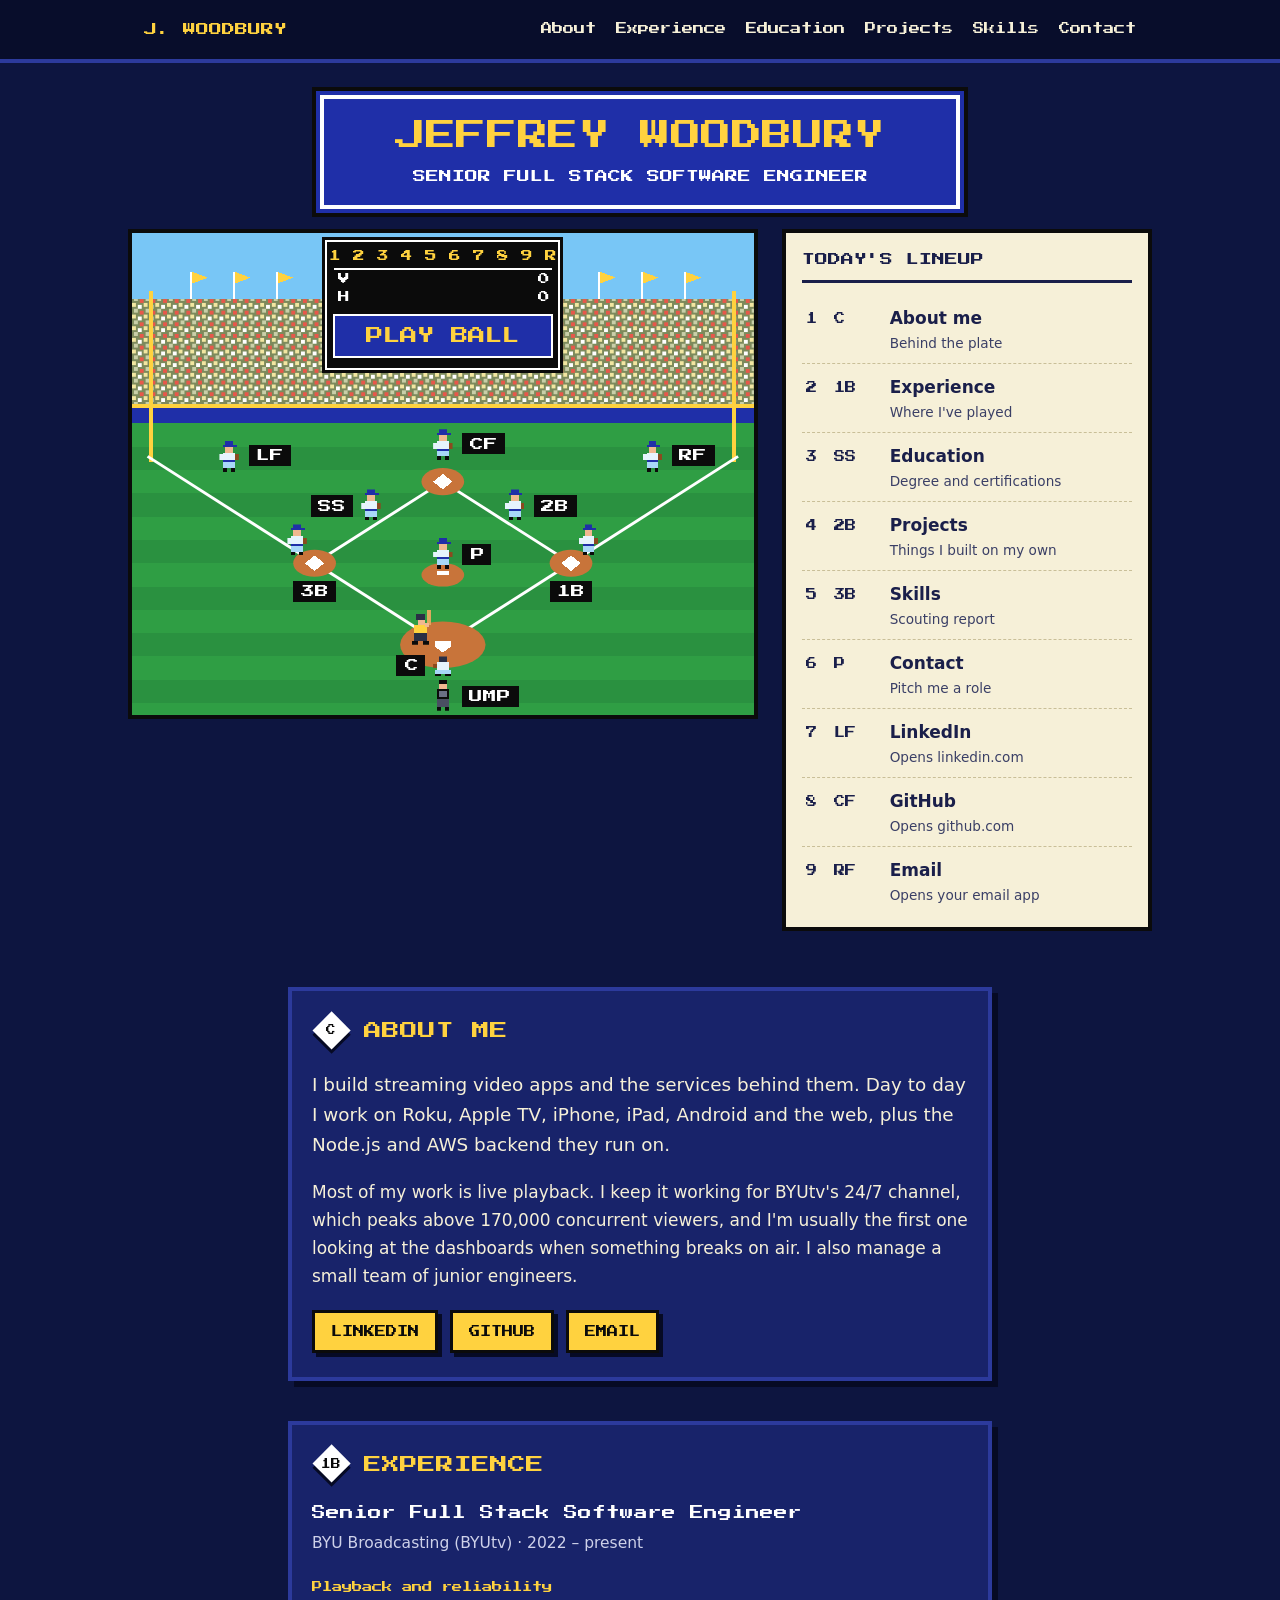
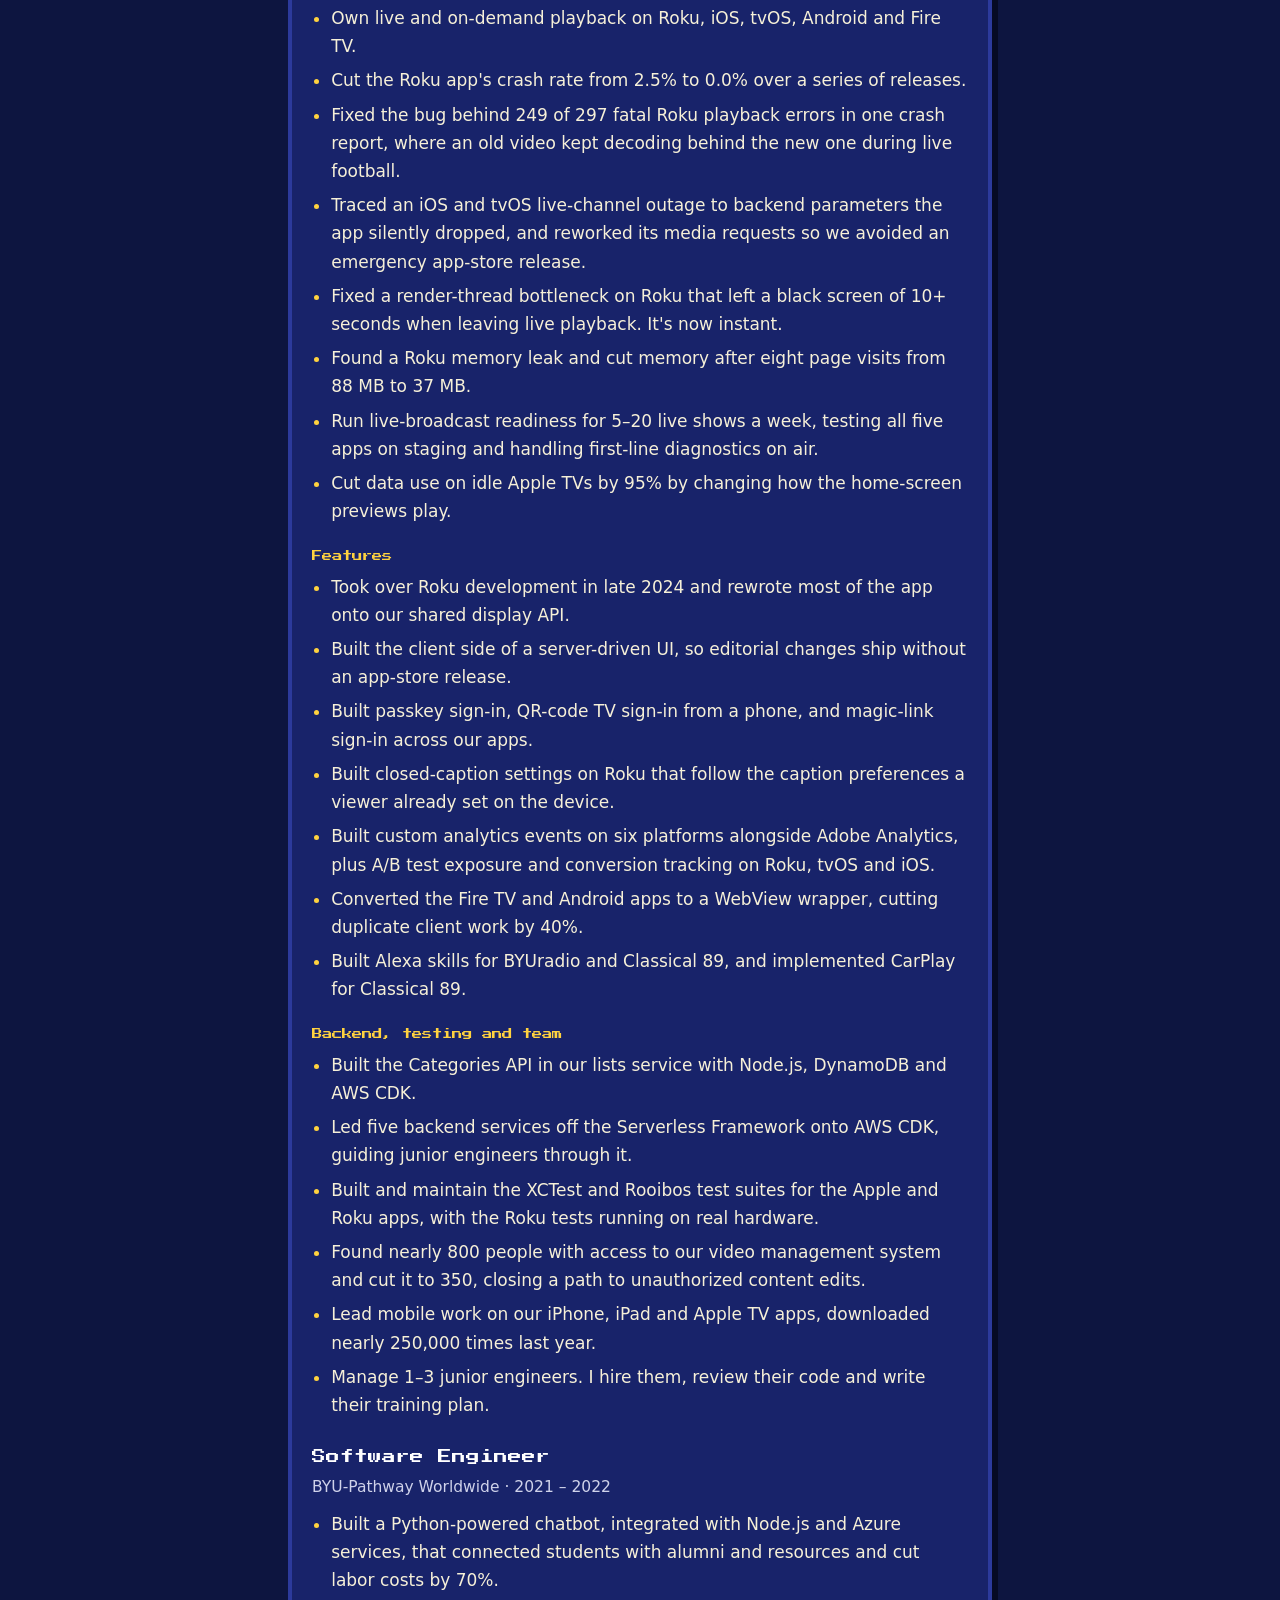
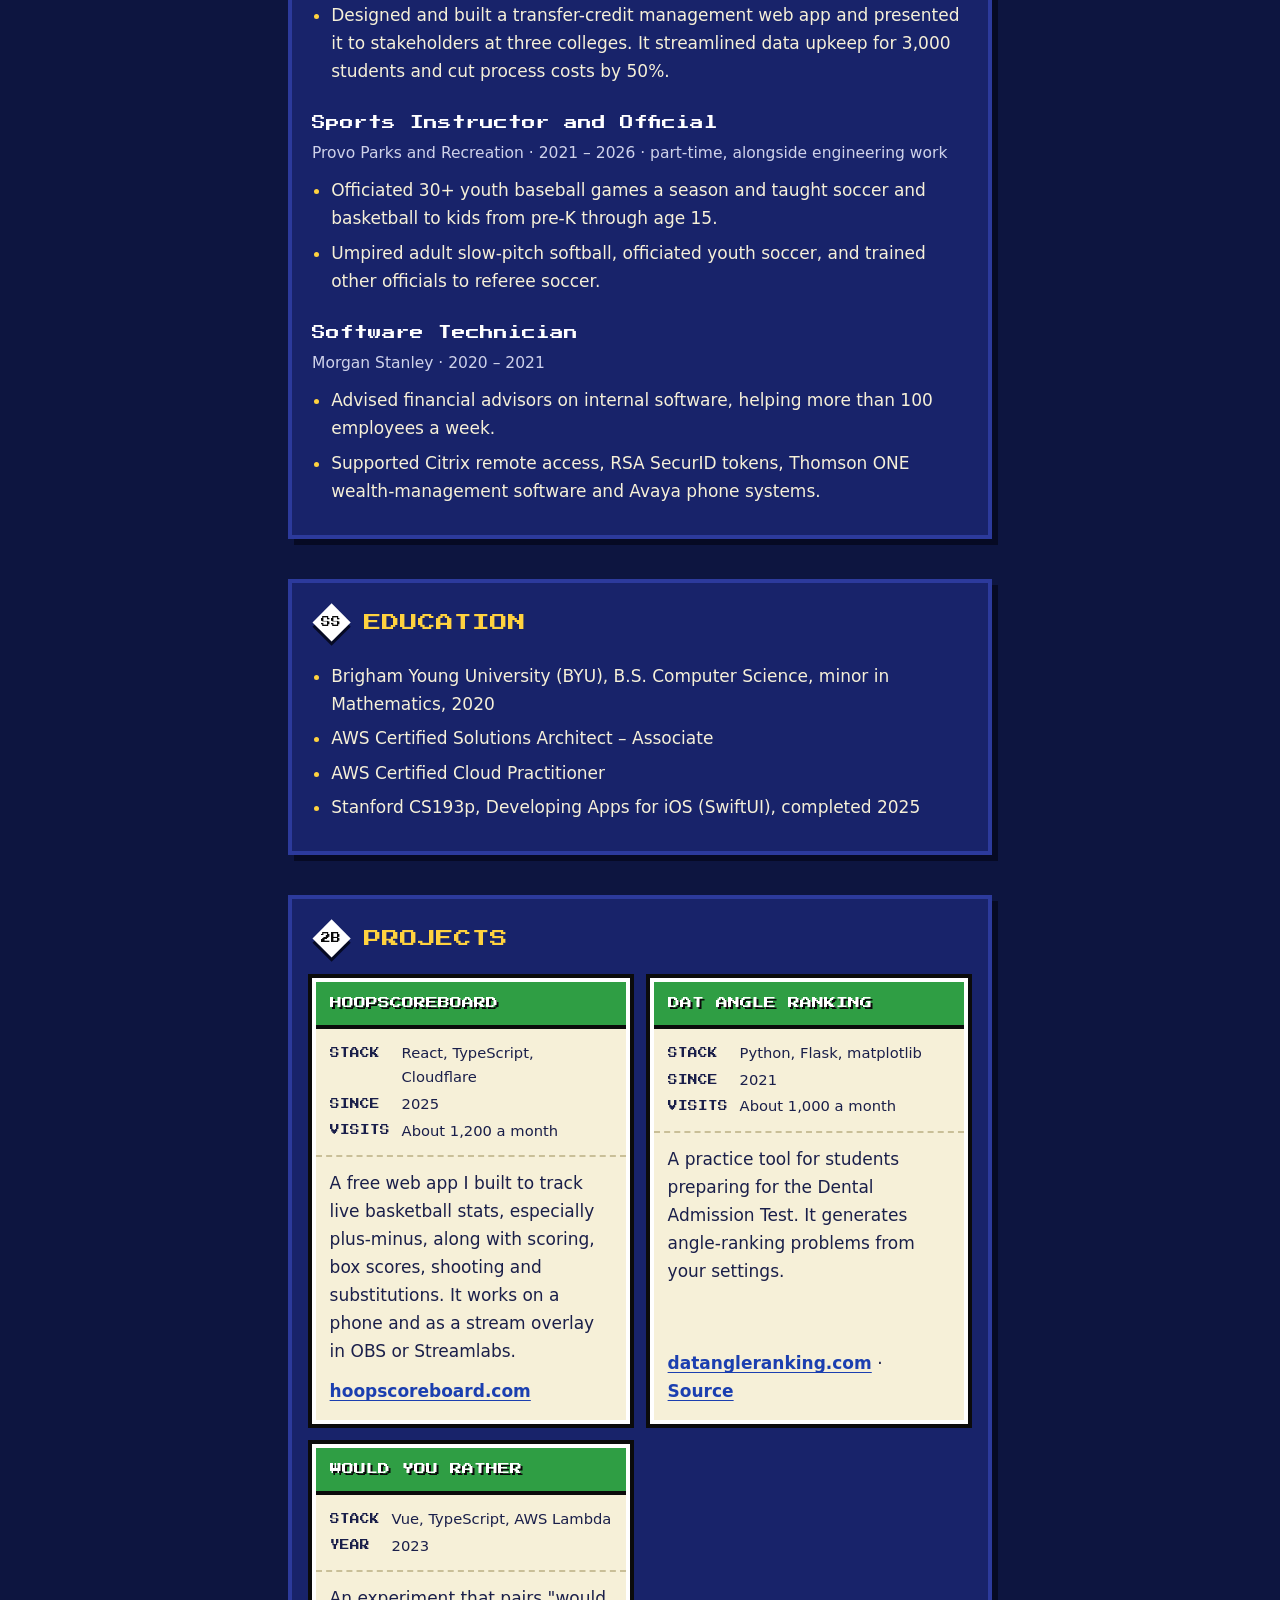
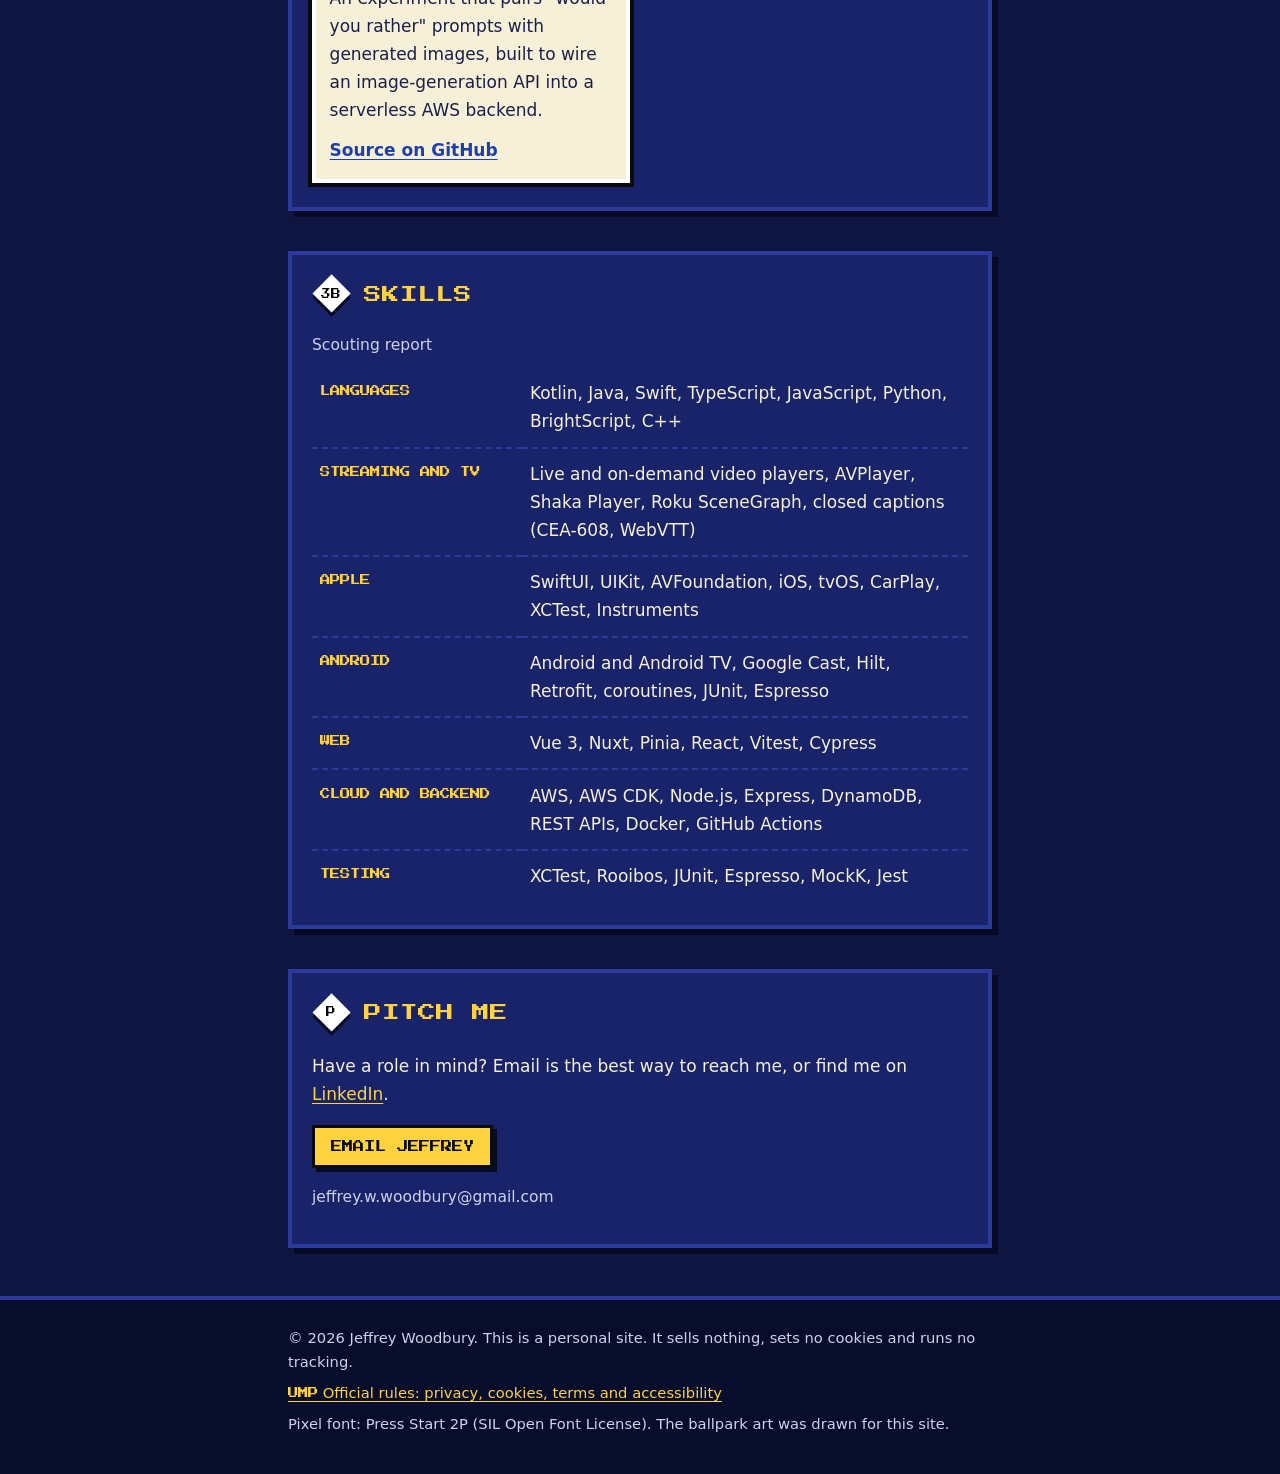
==== index.html @ 0dfa2a86 "BYU-Pathway title: Software Engineer" ====
<!doctype html>
<html lang="en">
<head>
  <meta charset="utf-8">
  <meta name="viewport" content="width=device-width, initial-scale=1">
  <title>Jeffrey Woodbury · Software Engineer</title>
  <meta name="description" content="Jeffrey Woodbury, full-stack engineer working on streaming apps for Roku, Apple TV, iOS, Android and the web, and the AWS services behind them.">
  <meta name="theme-color" content="#0d1540">
  <link rel="icon" href="favicon.svg" type="image/svg+xml">
  <link rel="preload" href="fonts/PressStart2P-Regular.ttf" as="font" type="font/ttf" crossorigin>
  <link rel="stylesheet" href="style.css">
</head>
<body>
  <a class="skip-link" href="#main">Skip to main content</a>

  <header class="site">
    <div class="wrap">
      <a class="name" href="./">J. WOODBURY</a>
      <nav aria-label="Primary">
        <ul>
          <li><a href="#about">About</a></li>
          <li><a href="#experience">Experience</a></li>
          <li><a href="#education">Education</a></li>
          <li><a href="#projects">Projects</a></li>
          <li><a href="#skills">Skills</a></li>
          <li><a href="#contact">Contact</a></li>
        </ul>
      </nav>
    </div>
  </header>

  <main id="main" tabindex="-1">
    <section class="ballpark wrap" aria-labelledby="name-heading">
      <div class="marquee">
        <h1 id="name-heading">JEFFREY WOODBURY</h1>
        <p>SENIOR FULL STACK SOFTWARE ENGINEER</p>
      </div>

      <div class="park-grid">
        <!-- The field is a mouse/touch shortcut to the same places as the lineup card,
             so it is hidden from assistive tech and kept out of the tab order. -->
        <div class="field">
          <svg viewBox="0 0 320 248" aria-hidden="true" focusable="false" shape-rendering="crispEdges" font-family="'Press Start 2P', ui-monospace, monospace">
            <defs>
              <pattern id="crowd" width="6" height="6" patternUnits="userSpaceOnUse">
                <rect width="6" height="6" fill="#7d8a5c"/>
                <rect x="0" y="0" width="2" height="2" fill="#f2e6a0"/>
                <rect x="3" y="1" width="2" height="2" fill="#ffffff"/>
                <rect x="1" y="3" width="2" height="2" fill="#c9cfa8"/>
                <rect x="4" y="4" width="2" height="2" fill="#e8584a"/>
              </pattern>
              <symbol id="fielder" viewBox="0 0 10 16">
                <rect x="3" y="0" width="4" height="2" fill="#1f2fa8"/>
                <rect x="2" y="2" width="7" height="1" fill="#1f2fa8"/>
                <rect x="3" y="3" width="4" height="3" fill="#f0b890"/>
                <rect x="2" y="6" width="6" height="4" fill="#e6f4fd"/>
                <rect x="0" y="7" width="2" height="3" fill="#e6f4fd"/>
                <rect x="8" y="7" width="2" height="3" fill="#8b4a1f"/>
                <rect x="2" y="10" width="6" height="1" fill="#1f2fa8"/>
                <rect x="2" y="11" width="6" height="3" fill="#a8d8f8"/>
                <rect x="2" y="14" width="2" height="2" fill="#0b0b0b"/>
                <rect x="6" y="14" width="2" height="2" fill="#0b0b0b"/>
              </symbol>
              <symbol id="batter" viewBox="0 0 12 18">
                <rect x="9" y="0" width="2" height="8" fill="#e0a85e"/>
                <rect x="3" y="2" width="5" height="3" fill="#2a2f45"/>
                <rect x="4" y="5" width="4" height="3" fill="#f0b890"/>
                <rect x="2" y="8" width="7" height="4" fill="#ffd23f"/>
                <rect x="8" y="7" width="2" height="2" fill="#f0b890"/>
                <rect x="2" y="12" width="7" height="1" fill="#2a2f45"/>
                <rect x="2" y="13" width="7" height="3" fill="#2a2f45"/>
                <rect x="1" y="16" width="3" height="2" fill="#0b0b0b"/>
                <rect x="7" y="16" width="3" height="2" fill="#0b0b0b"/>
              </symbol>
              <symbol id="catcher" viewBox="0 0 10 10">
                <rect x="3" y="0" width="4" height="3" fill="#2a2f45"/>
                <rect x="2" y="3" width="6" height="4" fill="#e6f4fd"/>
                <rect x="0" y="4" width="2" height="2" fill="#8b4a1f"/>
                <rect x="1" y="7" width="8" height="2" fill="#a8d8f8"/>
                <rect x="1" y="9" width="3" height="1" fill="#0b0b0b"/>
                <rect x="6" y="9" width="3" height="1" fill="#0b0b0b"/>
              </symbol>
              <symbol id="ump" viewBox="0 0 10 16">
                <rect x="3" y="0" width="4" height="2" fill="#0b0b0b"/>
                <rect x="3" y="2" width="4" height="3" fill="#f0b890"/>
                <rect x="2" y="5" width="6" height="5" fill="#0b0b0b"/>
                <rect x="3" y="6" width="4" height="3" fill="#6a6f85"/>
                <rect x="2" y="10" width="6" height="4" fill="#4a4f62"/>
                <rect x="2" y="14" width="2" height="2" fill="#0b0b0b"/>
                <rect x="6" y="14" width="2" height="2" fill="#0b0b0b"/>
              </symbol>
            </defs>

            <!-- Sky, stands, flags -->
            <rect width="320" height="34" fill="#78c6f6"/>
            <rect y="34" width="320" height="54" fill="url(#crowd)"/>
            <g fill="#ffd23f">
              <rect x="30" y="20" width="1" height="14" fill="#ffffff"/><polygon points="31,20 39,23 31,26"/>
              <rect x="52" y="20" width="1" height="14" fill="#ffffff"/><polygon points="53,20 61,23 53,26"/>
              <rect x="74" y="20" width="1" height="14" fill="#ffffff"/><polygon points="75,20 83,23 75,26"/>
              <rect x="240" y="20" width="1" height="14" fill="#ffffff"/><polygon points="241,20 249,23 241,26"/>
              <rect x="262" y="20" width="1" height="14" fill="#ffffff"/><polygon points="263,20 271,23 263,26"/>
              <rect x="284" y="20" width="1" height="14" fill="#ffffff"/><polygon points="285,20 293,23 285,26"/>
            </g>

            <!-- Scoreboard -->
            <rect x="98" y="2" width="124" height="70" fill="#0b0b0b"/>
            <rect x="100" y="4" width="120" height="66" fill="none" stroke="#ffffff" stroke-width="1"/>
            <text x="160" y="15" font-size="6" fill="#ffd23f" text-anchor="middle">1 2 3 4 5 6 7 8 9  R</text>
            <rect x="104" y="18" width="112" height="1" fill="#ffffff"/>
            <text x="106" y="27" font-size="6" fill="#ffffff">V</text>
            <text x="106" y="36" font-size="6" fill="#ffffff">H</text>
            <text x="209" y="27" font-size="6" fill="#ffffff">0</text>
            <text x="209" y="36" font-size="6" fill="#ffffff">0</text>
            <rect x="104" y="42" width="112" height="22" fill="#1f2fa8" stroke="#ffffff" stroke-width="1"/>
            <text x="160" y="57" font-size="9" fill="#ffd23f" text-anchor="middle">PLAY BALL</text>

            <!-- Outfield wall and grass -->
            <rect y="88" width="320" height="2" fill="#ffd23f"/>
            <rect y="90" width="320" height="8" fill="#1f2fa8"/>
            <rect y="98" width="320" height="150" fill="#2f9e44"/>
            <g fill="#2a9140">
              <rect y="110" width="320" height="12"/>
              <rect y="134" width="320" height="12"/>
              <rect y="158" width="320" height="12"/>
              <rect y="182" width="320" height="12"/>
              <rect y="206" width="320" height="12"/>
              <rect y="230" width="320" height="12"/>
            </g>

            <!-- Foul poles and lines -->
            <rect x="9" y="30" width="2" height="88" fill="#ffd23f"/>
            <rect x="309" y="30" width="2" height="88" fill="#ffd23f"/>
            <g stroke="#ffffff" stroke-width="1.5" shape-rendering="auto">
              <line x1="160" y1="212" x2="8" y2="115"/>
              <line x1="160" y1="212" x2="312" y2="115"/>
              <polyline points="226,170 160,128 94,170" fill="none"/>
            </g>

            <!-- Dirt -->
            <g fill="#c8743a" shape-rendering="auto">
              <ellipse cx="160" cy="212" rx="22" ry="12"/>
              <ellipse cx="226" cy="170" rx="11" ry="7"/>
              <ellipse cx="160" cy="128" rx="11" ry="7"/>
              <ellipse cx="94" cy="170" rx="11" ry="7"/>
              <ellipse cx="160" cy="176" rx="11" ry="6"/>
            </g>
            <rect x="157" y="174" width="6" height="2" fill="#ffffff"/>
            <g fill="#ffffff">
              <polygon points="226,166 231,170 226,174 221,170"/>
              <polygon points="160,124 165,128 160,132 155,128"/>
              <polygon points="94,166 99,170 94,174 89,170"/>
              <polygon points="156,210 164,210 164,213 160,216 156,213"/>
            </g>

            <!-- Decorative: the batter -->
            <use href="#batter" x="143" y="194" width="12" height="18"/>

            <!-- The pitch -->
            <rect class="pitch" x="159" y="168" width="2" height="2" fill="#ffffff"/>

            <!-- Clickable spots -->
            <a class="spot spot-cf" href="https://github.com/jwwoody" tabindex="-1">
              <rect x="150" y="98" width="46" height="22" fill="#000" fill-opacity="0"/>
              <rect class="ring" x="152.5" y="99.5" width="15" height="19" fill="none" stroke="#ffd23f" stroke-width="2"/>
              <use href="#fielder" x="155" y="101" width="10" height="16"/>
              <rect class="tag-bg" x="170" y="103" width="22" height="11"/>
              <text class="tag-text" x="181" y="112" font-size="7" text-anchor="middle">CF</text>
            </a>
            <a class="spot spot-lf" href="https://www.linkedin.com/in/jeffrey-woodbury/" tabindex="-1">
              <rect x="40" y="104" width="46" height="22" fill="#000" fill-opacity="0"/>
              <rect class="ring" x="42.5" y="105.5" width="15" height="19" fill="none" stroke="#ffd23f" stroke-width="2"/>
              <use href="#fielder" x="45" y="107" width="10" height="16"/>
              <rect class="tag-bg" x="60" y="109" width="22" height="11"/>
              <text class="tag-text" x="71" y="118" font-size="7" text-anchor="middle">LF</text>
            </a>
            <a class="spot spot-rf" href="mailto:jeffrey.w.woodbury@gmail.com" tabindex="-1">
              <rect x="258" y="104" width="46" height="22" fill="#000" fill-opacity="0"/>
              <rect class="ring" x="260.5" y="105.5" width="15" height="19" fill="none" stroke="#ffd23f" stroke-width="2"/>
              <use href="#fielder" x="263" y="107" width="10" height="16"/>
              <rect class="tag-bg" x="278" y="109" width="22" height="11"/>
              <text class="tag-text" x="289" y="118" font-size="7" text-anchor="middle">RF</text>
            </a>
            <a class="spot spot-2b" href="#projects" tabindex="-1">
              <rect x="189" y="130" width="40" height="20" fill="#000" fill-opacity="0"/>
              <rect class="ring" x="189.5" y="130.5" width="15" height="19" fill="none" stroke="#ffd23f" stroke-width="2"/>
              <use href="#fielder" x="192" y="132" width="10" height="16"/>
              <rect class="tag-bg" x="207" y="135" width="22" height="11"/>
              <text class="tag-text" x="218" y="144" font-size="7" text-anchor="middle">2B</text>
            </a>
            <a class="spot spot-1b" href="#experience" tabindex="-1">
              <rect x="212" y="146" width="34" height="46" fill="#000" fill-opacity="0"/>
              <rect class="ring" x="213.5" y="147.5" width="27" height="29" fill="none" stroke="#ffd23f" stroke-width="2"/>
              <use href="#fielder" x="230" y="150" width="10" height="16"/>
              <rect class="tag-bg" x="215" y="179" width="22" height="11"/>
              <text class="tag-text" x="226" y="188" font-size="7" text-anchor="middle">1B</text>
            </a>
            <a class="spot spot-3b" href="#skills" tabindex="-1">
              <rect x="74" y="146" width="34" height="46" fill="#000" fill-opacity="0"/>
              <rect class="ring" x="79.5" y="147.5" width="27" height="29" fill="none" stroke="#ffd23f" stroke-width="2"/>
              <use href="#fielder" x="80" y="150" width="10" height="16"/>
              <rect class="tag-bg" x="83" y="179" width="22" height="11"/>
              <text class="tag-text" x="94" y="188" font-size="7" text-anchor="middle">3B</text>
            </a>
            <a class="spot spot-p" href="#contact" tabindex="-1">
              <rect x="150" y="154" width="38" height="24" fill="#000" fill-opacity="0"/>
              <rect class="ring" x="152.5" y="155.5" width="15" height="19" fill="none" stroke="#ffd23f" stroke-width="2"/>
              <use href="#fielder" x="155" y="157" width="10" height="16"/>
              <rect class="tag-bg" x="170" y="160" width="15" height="11"/>
              <text class="tag-text" x="178" y="169" font-size="7" text-anchor="middle">P</text>
            </a>
            <a class="spot spot-ss" href="#education" tabindex="-1">
              <rect x="92" y="130" width="38" height="20" fill="#000" fill-opacity="0"/>
              <rect class="ring" x="115.5" y="130.5" width="15" height="19" fill="none" stroke="#ffd23f" stroke-width="2"/>
              <use href="#fielder" x="118" y="132" width="10" height="16"/>
              <rect class="tag-bg" x="92" y="135" width="22" height="11"/>
              <text class="tag-text" x="103" y="144" font-size="7" text-anchor="middle">SS</text>
            </a>
            <a class="spot spot-c" href="#about" tabindex="-1">
              <rect x="136" y="215" width="32" height="15" fill="#000" fill-opacity="0"/>
              <rect class="ring" x="152.5" y="215.5" width="15" height="14" fill="none" stroke="#ffd23f" stroke-width="2"/>
              <use href="#catcher" x="155" y="218" width="10" height="10"/>
              <rect class="tag-bg" x="136" y="217" width="15" height="11"/>
              <text class="tag-text" x="144" y="226" font-size="7" text-anchor="middle">C</text>
            </a>
            <a class="spot spot-ump" href="policies.html" tabindex="-1">
              <rect x="152" y="228" width="50" height="20" fill="#000" fill-opacity="0"/>
              <rect class="ring" x="152.5" y="228.5" width="15" height="19" fill="none" stroke="#ffd23f" stroke-width="2"/>
              <use href="#ump" x="155" y="230" width="10" height="16"/>
              <rect class="tag-bg" x="170" y="233" width="29" height="11"/>
              <text class="tag-text" x="184.5" y="242" font-size="7" text-anchor="middle">UMP</text>
            </a>

            <!-- Hover callouts say where each spot goes. Drawn last so they sit on top of every player. -->
            <g class="callouts" font-size="7" text-anchor="middle" fill="#0b0b0b">
              <g class="callout callout-lf"><rect x="11" y="93" width="78" height="11" fill="#ffd23f" stroke="#0b0b0b"/><text x="50" y="102">&gt; LINKEDIN</text></g>
              <g class="callout callout-cf"><rect x="128" y="87" width="64" height="11" fill="#ffd23f" stroke="#0b0b0b"/><text x="160" y="96">&gt; GITHUB</text></g>
              <g class="callout callout-rf"><rect x="229" y="93" width="78" height="11" fill="#ffd23f" stroke="#0b0b0b"/><text x="268" y="102">&gt; EMAIL ME</text></g>
              <g class="callout callout-2b"><rect x="158" y="117" width="78" height="11" fill="#ffd23f" stroke="#0b0b0b"/><text x="197" y="126">&gt; PROJECTS</text></g>
              <g class="callout callout-ss"><rect x="81" y="119" width="85" height="11" fill="#ffd23f" stroke="#0b0b0b"/><text x="123.5" y="128">&gt; EDUCATION</text></g>
              <g class="callout callout-1b"><rect x="182" y="137" width="92" height="11" fill="#ffd23f" stroke="#0b0b0b"/><text x="228" y="146">&gt; EXPERIENCE</text></g>
              <g class="callout callout-3b"><rect x="62" y="137" width="64" height="11" fill="#ffd23f" stroke="#0b0b0b"/><text x="94" y="146">&gt; SKILLS</text></g>
              <g class="callout callout-p"><rect x="125" y="143" width="71" height="11" fill="#ffd23f" stroke="#0b0b0b"/><text x="160.5" y="152">&gt; CONTACT</text></g>
              <g class="callout callout-c"><rect x="56" y="217" width="78" height="11" fill="#ffd23f" stroke="#0b0b0b"/><text x="95" y="226">&gt; ABOUT ME</text></g>
              <g class="callout callout-ump"><rect x="203" y="233" width="92" height="11" fill="#ffd23f" stroke="#0b0b0b"/><text x="249" y="242">&gt; SITE RULES</text></g>
            </g>
          </svg>
        </div>

        <nav class="lineup" aria-labelledby="lineup-heading">
          <h2 id="lineup-heading">TODAY'S LINEUP</h2>
          <ol>
            <li><a href="#about" data-pos="c"><span class="pos">C</span><span class="what">About me<small>Behind the plate</small></span></a></li>
            <li><a href="#experience" data-pos="1b"><span class="pos">1B</span><span class="what">Experience<small>Where I've played</small></span></a></li>
            <li><a href="#education" data-pos="ss"><span class="pos">SS</span><span class="what">Education<small>Degree and certifications</small></span></a></li>
            <li><a href="#projects" data-pos="2b"><span class="pos">2B</span><span class="what">Projects<small>Things I built on my own</small></span></a></li>
            <li><a href="#skills" data-pos="3b"><span class="pos">3B</span><span class="what">Skills<small>Scouting report</small></span></a></li>
            <li><a href="#contact" data-pos="p"><span class="pos">P</span><span class="what">Contact<small>Pitch me a role</small></span></a></li>
            <li><a href="https://www.linkedin.com/in/jeffrey-woodbury/" data-pos="lf"><span class="pos">LF</span><span class="what">LinkedIn<small>Opens linkedin.com</small></span></a></li>
            <li><a href="https://github.com/jwwoody" data-pos="cf"><span class="pos">CF</span><span class="what">GitHub<small>Opens github.com</small></span></a></li>
            <li><a href="mailto:jeffrey.w.woodbury@gmail.com" data-pos="rf"><span class="pos">RF</span><span class="what">Email<small>Opens your email app</small></span></a></li>
          </ol>
        </nav>
      </div>
    </section>

    <div class="wrap narrow">
      <section id="about" class="panel" aria-labelledby="about-heading">
        <h2 id="about-heading"><span class="base" aria-hidden="true"><b>C</b></span>ABOUT ME</h2>
        <p class="lede">I build streaming video apps and the services behind them. Day to day I work on Roku, Apple TV, iPhone, iPad, Android and the web, plus the Node.js and AWS backend they run on.</p>
        <p>Most of my work is live playback. I keep it working for BYUtv's 24/7 channel, which peaks above 170,000 concurrent viewers, and I'm usually the first one looking at the dashboards when something breaks on air. I also manage a small team of junior engineers.</p>
        <ul class="links" aria-label="Profiles">
          <li><a class="button" href="https://www.linkedin.com/in/jeffrey-woodbury/">LINKEDIN</a></li>
          <li><a class="button" href="https://github.com/jwwoody">GITHUB</a></li>
          <li><a class="button" href="mailto:jeffrey.w.woodbury@gmail.com">EMAIL</a></li>
        </ul>
      </section>

      <section id="experience" class="panel" aria-labelledby="experience-heading">
        <h2 id="experience-heading"><span class="base" aria-hidden="true"><b>1B</b></span>EXPERIENCE</h2>

        <h3>Senior Full Stack Software Engineer</h3>
        <p class="meta">BYU Broadcasting (BYUtv) · 2022 – present</p>
        <h4 class="subhead">Playback and reliability</h4>
        <ul class="bullets">
          <li>Own live and on-demand playback on Roku, iOS, tvOS, Android and Fire TV.</li>
          <li>Cut the Roku app's crash rate from 2.5% to 0.0% over a series of releases.</li>
          <li>Fixed the bug behind 249 of 297 fatal Roku playback errors in one crash report, where an old video kept decoding behind the new one during live football.</li>
          <li>Traced an iOS and tvOS live-channel outage to backend parameters the app silently dropped, and reworked its media requests so we avoided an emergency app-store release.</li>
          <li>Fixed a render-thread bottleneck on Roku that left a black screen of 10+ seconds when leaving live playback. It's now instant.</li>
          <li>Found a Roku memory leak and cut memory after eight page visits from 88 MB to 37 MB.</li>
          <li>Run live-broadcast readiness for 5–20 live shows a week, testing all five apps on staging and handling first-line diagnostics on air.</li>
          <li>Cut data use on idle Apple TVs by 95% by changing how the home-screen previews play.</li>
        </ul>

        <h4 class="subhead">Features</h4>
        <ul class="bullets">
          <li>Took over Roku development in late 2024 and rewrote most of the app onto our shared display API.</li>
          <li>Built the client side of a server-driven UI, so editorial changes ship without an app-store release.</li>
          <li>Built passkey sign-in, QR-code TV sign-in from a phone, and magic-link sign-in across our apps.</li>
          <li>Built closed-caption settings on Roku that follow the caption preferences a viewer already set on the device.</li>
          <li>Built custom analytics events on six platforms alongside Adobe Analytics, plus A/B test exposure and conversion tracking on Roku, tvOS and iOS.</li>
          <li>Converted the Fire TV and Android apps to a WebView wrapper, cutting duplicate client work by 40%.</li>
          <li>Built Alexa skills for BYUradio and Classical 89, and implemented CarPlay for Classical 89.</li>
        </ul>

        <h4 class="subhead">Backend, testing and team</h4>
        <ul class="bullets">
          <li>Built the Categories API in our lists service with Node.js, DynamoDB and AWS CDK.</li>
          <li>Led five backend services off the Serverless Framework onto AWS CDK, guiding junior engineers through it.</li>
          <li>Built and maintain the XCTest and Rooibos test suites for the Apple and Roku apps, with the Roku tests running on real hardware.</li>
          <li>Found nearly 800 people with access to our video management system and cut it to 350, closing a path to unauthorized content edits.</li>
          <li>Lead mobile work on our iPhone, iPad and Apple TV apps, downloaded nearly 250,000 times last year.</li>
          <li>Manage 1–3 junior engineers. I hire them, review their code and write their training plan.</li>
        </ul>

        <h3>Software Engineer</h3>
        <p class="meta">BYU-Pathway Worldwide · 2021 – 2022</p>
        <ul class="bullets">
          <li>Built a Python-powered chatbot, integrated with Node.js and Azure services, that connected students with alumni and resources and cut labor costs by 70%.</li>
          <li>Designed and built a transfer-credit management web app and presented it to stakeholders at three colleges. It streamlined data upkeep for 3,000 students and cut process costs by 50%.</li>
        </ul>

        <h3>Sports Instructor and Official</h3>
        <p class="meta">Provo Parks and Recreation · 2021 – 2026 · part-time, alongside engineering work</p>
        <ul class="bullets">
          <li>Officiated 30+ youth baseball games a season and taught soccer and basketball to kids from pre-K through age 15.</li>
          <li>Umpired adult slow-pitch softball, officiated youth soccer, and trained other officials to referee soccer.</li>
        </ul>

        <h3>Software Technician</h3>
        <p class="meta">Morgan Stanley · 2020 – 2021</p>
        <ul class="bullets">
          <li>Advised financial advisors on internal software, helping more than 100 employees a week.</li>
          <li>Supported Citrix remote access, RSA SecurID tokens, Thomson ONE wealth-management software and Avaya phone systems.</li>
        </ul>
      </section>

      <section id="education" class="panel" aria-labelledby="education-heading">
        <h2 id="education-heading"><span class="base" aria-hidden="true"><b>SS</b></span>EDUCATION</h2>
        <ul class="bullets">
          <li>Brigham Young University (BYU), B.S. Computer Science, minor in Mathematics, 2020</li>
          <li>AWS Certified Solutions Architect – Associate</li>
          <li>AWS Certified Cloud Practitioner</li>
          <li>Stanford CS193p, Developing Apps for iOS (SwiftUI), completed 2025</li>
        </ul>
      </section>

      <section id="projects" class="panel" aria-labelledby="projects-heading">
        <h2 id="projects-heading"><span class="base" aria-hidden="true"><b>2B</b></span>PROJECTS</h2>
        <div class="cards">
          <article class="card" aria-labelledby="p-hoop">
            <h3 id="p-hoop">HOOPSCOREBOARD</h3>
            <figure class="preview preview-phone preview-right">
              <figcaption class="preview-bar">GAME DEMO</figcaption>
              <!-- Touch screens and reduced-motion users get the still box score, not the looping GIF. -->
              <picture>
                <source media="(hover: none), (prefers-reduced-motion: reduce)" srcset="img/hoopscoreboard.jpg" width="390" height="844">
                <img src="img/hoopscoreboard-demo.gif" width="300" height="649" loading="lazy" alt="HoopScoreboard on a phone: setting up a team called Jeffrey's All-Stars with players named BYUtv, BYU-Pathway Worldwide, Morgan Stanley, Provo Rec Center, Washington Rock Quarries and BYU Student Wellness, scoring a game with one substitution, and ending on a 20 to 7 victory box score.">
              </picture>
            </figure>
            <dl class="stats">
              <dt>STACK</dt><dd>React, TypeScript, Cloudflare</dd>
              <dt>SINCE</dt><dd>2025</dd>
              <dt>VISITS</dt><dd>About 1,200 a month</dd>
            </dl>
            <p>A free web app I built to track live basketball stats, especially plus-minus, along with scoring, box scores, shooting and substitutions. It works on a phone and as a stream overlay in OBS or Streamlabs.</p>
            <p class="card-link"><a href="https://hoopscoreboard.com/">hoopscoreboard.com</a></p>
          </article>

          <article class="card" aria-labelledby="p-dat">
            <h3 id="p-dat">DAT ANGLE RANKING</h3>
            <figure class="preview preview-left">
              <figcaption class="preview-bar">PRACTICE DEMO</figcaption>
              <picture>
                <source media="(hover: none), (prefers-reduced-motion: reduce)" srcset="img/datangleranking.jpg" width="620" height="640">
                <img src="img/datangleranking-demo.gif" width="480" height="495" loading="lazy" alt="DAT Angle Ranking: choosing a 15 degree difference, then two rounds of ranking four generated angles from smallest to largest with the dropdowns, each marked Correct.">
              </picture>
            </figure>
            <dl class="stats">
              <dt>STACK</dt><dd>Python, Flask, matplotlib</dd>
              <dt>SINCE</dt><dd>2021</dd>
              <dt>VISITS</dt><dd>About 1,000 a month</dd>
            </dl>
            <p>A practice tool for students preparing for the Dental Admission Test. It generates angle-ranking problems from your settings.</p>
            <p class="card-link"><a href="https://www.datangleranking.com/">datangleranking.com</a> · <a href="https://github.com/jwwoody/DAT-Angle-Ranking">Source</a></p>
          </article>

          <article class="card" aria-labelledby="p-wyr">
            <h3 id="p-wyr">WOULD YOU RATHER</h3>
            <dl class="stats">
              <dt>STACK</dt><dd>Vue, TypeScript, AWS Lambda</dd>
              <dt>YEAR</dt><dd>2023</dd>
            </dl>
            <p>An experiment that pairs "would you rather" prompts with generated images, built to wire an image-generation API into a serverless AWS backend.</p>
            <p class="card-link"><a href="https://github.com/jwwoody/would-you-rather">Source on GitHub</a></p>
          </article>
        </div>
      </section>

      <section id="skills" class="panel" aria-labelledby="skills-heading">
        <h2 id="skills-heading"><span class="base" aria-hidden="true"><b>3B</b></span>SKILLS</h2>
        <p class="meta">Scouting report</p>
        <table class="scouting">
          <tbody>
            <tr><th scope="row">LANGUAGES</th><td>Kotlin, Java, Swift, TypeScript, JavaScript, Python, BrightScript, C++</td></tr>
            <tr><th scope="row">STREAMING AND TV</th><td>Live and on-demand video players, AVPlayer, Shaka Player, Roku SceneGraph, closed captions (CEA-608, WebVTT)</td></tr>
            <tr><th scope="row">APPLE</th><td>SwiftUI, UIKit, AVFoundation, iOS, tvOS, CarPlay, XCTest, Instruments</td></tr>
            <tr><th scope="row">ANDROID</th><td>Android and Android TV, Google Cast, Hilt, Retrofit, coroutines, JUnit, Espresso</td></tr>
            <tr><th scope="row">WEB</th><td>Vue 3, Nuxt, Pinia, React, Vitest, Cypress</td></tr>
            <tr><th scope="row">CLOUD AND BACKEND</th><td>AWS, AWS CDK, Node.js, Express, DynamoDB, REST APIs, Docker, GitHub Actions</td></tr>
            <tr><th scope="row">TESTING</th><td>XCTest, Rooibos, JUnit, Espresso, MockK, Jest</td></tr>
          </tbody>
        </table>
      </section>

      <section id="contact" class="panel" aria-labelledby="contact-heading">
        <h2 id="contact-heading"><span class="base" aria-hidden="true"><b>P</b></span>PITCH ME</h2>
        <p>Have a role in mind? Email is the best way to reach me, or find me on <a href="https://www.linkedin.com/in/jeffrey-woodbury/">LinkedIn</a>.</p>
        <p><a class="button" href="mailto:jeffrey.w.woodbury@gmail.com">EMAIL JEFFREY</a></p>
        <p class="meta">jeffrey.w.woodbury@gmail.com</p>
      </section>
    </div>
  </main>

  <footer class="site">
    <div class="wrap narrow">
      <p>© 2026 Jeffrey Woodbury. This is a personal site. It sells nothing, sets no cookies and runs no tracking.</p>
      <p><a href="policies.html"><span class="pixel">UMP</span> Official rules: privacy, cookies, terms and accessibility</a></p>
      <p>Pixel font: Press Start 2P (SIL Open Font License). The ballpark art was drawn for this site.</p>
    </div>
  </footer>
</body>
</html>
---- style.css ----
/* Press Start 2P is self-hosted under the SIL Open Font License (fonts/OFL.txt),
   so no request ever goes to a third-party font server. Body text stays in system fonts. */
@font-face {
  font-family: "Press Start 2P";
  src: url("fonts/PressStart2P-Regular.ttf") format("truetype");
  font-display: swap;
}

:root {
  color-scheme: dark;
  --night: #0d1540;   /* page background */
  --panel: #18236a;
  --panel-edge: #2c3a9c;
  --text: #f6f0d8;    /* 15.6:1 on --night, 12.9:1 on --panel */
  --muted: #cfd2ea;   /* 12.0:1 on --night, 9.9:1 on --panel */
  --yellow: #ffd23f;  /* 12.6:1 on --night, 10.4:1 on --panel */
  --card: #f6f0d8;
  --card-ink: #1a1f4a; /* 14.0:1 on --card */
  --card-rule: #c9bf98;
  --grass: #2f9e44;
  --dirt: #c8743a;
  --sky: #78c6f6;
  --pixel: "Press Start 2P", ui-monospace, "SFMono-Regular", Menlo, monospace;
}

* { box-sizing: border-box; }

html { -webkit-text-size-adjust: 100%; scroll-behavior: smooth; }

body {
  margin: 0;
  background: var(--night);
  color: var(--text);
  font-family: system-ui, -apple-system, "Segoe UI", Roboto, "Helvetica Neue", Arial, sans-serif;
  font-size: 1.0625rem;
  line-height: 1.65;
}

a { color: var(--yellow); text-underline-offset: 0.2em; }
a:hover { text-decoration-thickness: 2px; }

:focus-visible {
  outline: 3px solid #ffffff;
  outline-offset: 3px;
}

.skip-link {
  position: absolute;
  left: 1rem;
  top: -4rem;
  padding: 0.6rem 0.8rem;
  background: var(--yellow);
  color: var(--card-ink);
  font-family: var(--pixel);
  font-size: 0.75rem;
  z-index: 10;
}
.skip-link:focus { top: 1rem; }

.wrap {
  max-width: 64rem;
  margin: 0 auto;
  padding: 0 1rem;
}
.wrap.narrow { max-width: 46rem; }

/* ---------- Header ---------- */

header.site { background: #080d2b; border-bottom: 4px solid var(--panel-edge); }
header.site .wrap {
  display: flex;
  flex-wrap: wrap;
  align-items: center;
  justify-content: space-between;
  gap: 0.75rem 1.5rem;
  padding-top: 0.9rem;
  padding-bottom: 0.9rem;
}
header.site .name {
  font-family: var(--pixel);
  font-size: 0.8rem;
  color: var(--yellow);
  text-decoration: none;
}
header.site nav ul {
  display: flex;
  flex-wrap: wrap;
  gap: 0.5rem 1.25rem;
  list-style: none;
  margin: 0;
  padding: 0;
}
header.site nav a {
  font-family: var(--pixel);
  font-size: 0.7rem;
  color: var(--text);
  text-decoration: none;
  padding: 0.35rem 0;
  display: inline-block;
}
header.site nav a:hover { color: var(--yellow); }

/* ---------- Ballpark hero ---------- */

.ballpark { padding: 2rem 0 1rem; }

.marquee {
  margin: 0 auto 1.25rem;
  max-width: 40rem;
  text-align: center;
  background: #1f2fa8;
  border: 4px solid #ffffff;
  box-shadow: 0 0 0 4px #1f2fa8, 0 0 0 8px #0b0b0b;
  padding: 1rem 1rem 1.1rem;
}
.marquee h1 {
  font-family: var(--pixel);
  font-weight: 400;
  color: var(--yellow);
  font-size: clamp(1rem, 4.2vw, 1.9rem);
  line-height: 1.4;
  margin: 0;
  letter-spacing: 0.02em;
}
.marquee p {
  font-family: var(--pixel);
  font-size: clamp(0.62rem, 1.8vw, 0.8rem);
  color: #ffffff;
  margin: 0.6rem 0 0;
  line-height: 1.6;
}

.park-grid {
  display: grid;
  grid-template-columns: minmax(0, 1.7fr) minmax(16rem, 1fr);
  gap: 1.5rem;
  align-items: start;
}

.field {
  border: 4px solid #0b0b0b;
  background: var(--sky);
  line-height: 0;
}
.field svg { width: 100%; height: auto; display: block; }

/* Field spots: mouse/touch shortcuts. The lineup card is the keyboard and screen-reader menu. */
.spot { cursor: pointer; }
.spot .ring { opacity: 0; }
.spot .tag-bg { fill: #0b0b0b; }
.spot .tag-text { fill: #ffffff; }
.spot:hover .ring { opacity: 1; }
.spot:hover .tag-bg { fill: var(--yellow); }
.spot:hover .tag-text { fill: #0b0b0b; }

/* Hovering or focusing a lineup row lights up its spot on the field. */
.park-grid:has(.lineup a[data-pos="c"]:is(:hover, :focus-visible)) .spot-c .ring,
.park-grid:has(.lineup a[data-pos="1b"]:is(:hover, :focus-visible)) .spot-1b .ring,
.park-grid:has(.lineup a[data-pos="2b"]:is(:hover, :focus-visible)) .spot-2b .ring,
.park-grid:has(.lineup a[data-pos="3b"]:is(:hover, :focus-visible)) .spot-3b .ring,
.park-grid:has(.lineup a[data-pos="p"]:is(:hover, :focus-visible)) .spot-p .ring,
.park-grid:has(.lineup a[data-pos="lf"]:is(:hover, :focus-visible)) .spot-lf .ring,
.park-grid:has(.lineup a[data-pos="cf"]:is(:hover, :focus-visible)) .spot-cf .ring,
.park-grid:has(.lineup a[data-pos="rf"]:is(:hover, :focus-visible)) .spot-rf .ring,
.park-grid:has(.lineup a[data-pos="ss"]:is(:hover, :focus-visible)) .spot-ss .ring { opacity: 1; }
.park-grid:has(.lineup a[data-pos="c"]:is(:hover, :focus-visible)) .spot-c .tag-bg,
.park-grid:has(.lineup a[data-pos="1b"]:is(:hover, :focus-visible)) .spot-1b .tag-bg,
.park-grid:has(.lineup a[data-pos="2b"]:is(:hover, :focus-visible)) .spot-2b .tag-bg,
.park-grid:has(.lineup a[data-pos="3b"]:is(:hover, :focus-visible)) .spot-3b .tag-bg,
.park-grid:has(.lineup a[data-pos="p"]:is(:hover, :focus-visible)) .spot-p .tag-bg,
.park-grid:has(.lineup a[data-pos="lf"]:is(:hover, :focus-visible)) .spot-lf .tag-bg,
.park-grid:has(.lineup a[data-pos="cf"]:is(:hover, :focus-visible)) .spot-cf .tag-bg,
.park-grid:has(.lineup a[data-pos="rf"]:is(:hover, :focus-visible)) .spot-rf .tag-bg,
.park-grid:has(.lineup a[data-pos="ss"]:is(:hover, :focus-visible)) .spot-ss .tag-bg { fill: var(--yellow); }
.park-grid:has(.lineup a[data-pos="c"]:is(:hover, :focus-visible)) .spot-c .tag-text,
.park-grid:has(.lineup a[data-pos="1b"]:is(:hover, :focus-visible)) .spot-1b .tag-text,
.park-grid:has(.lineup a[data-pos="2b"]:is(:hover, :focus-visible)) .spot-2b .tag-text,
.park-grid:has(.lineup a[data-pos="3b"]:is(:hover, :focus-visible)) .spot-3b .tag-text,
.park-grid:has(.lineup a[data-pos="p"]:is(:hover, :focus-visible)) .spot-p .tag-text,
.park-grid:has(.lineup a[data-pos="lf"]:is(:hover, :focus-visible)) .spot-lf .tag-text,
.park-grid:has(.lineup a[data-pos="cf"]:is(:hover, :focus-visible)) .spot-cf .tag-text,
.park-grid:has(.lineup a[data-pos="rf"]:is(:hover, :focus-visible)) .spot-rf .tag-text,
.park-grid:has(.lineup a[data-pos="ss"]:is(:hover, :focus-visible)) .spot-ss .tag-text { fill: #0b0b0b; }

/* Callouts name the destination, from a hover on the field or a hover/focus on the lineup. */
.callout { opacity: 0; pointer-events: none; }
.field svg:has(.spot-c:hover) .callout-c,
.field svg:has(.spot-1b:hover) .callout-1b,
.field svg:has(.spot-2b:hover) .callout-2b,
.field svg:has(.spot-3b:hover) .callout-3b,
.field svg:has(.spot-ss:hover) .callout-ss,
.field svg:has(.spot-p:hover) .callout-p,
.field svg:has(.spot-lf:hover) .callout-lf,
.field svg:has(.spot-cf:hover) .callout-cf,
.field svg:has(.spot-rf:hover) .callout-rf,
.field svg:has(.spot-ump:hover) .callout-ump,
.park-grid:has(.lineup a[data-pos="c"]:is(:hover, :focus-visible)) .callout-c,
.park-grid:has(.lineup a[data-pos="1b"]:is(:hover, :focus-visible)) .callout-1b,
.park-grid:has(.lineup a[data-pos="2b"]:is(:hover, :focus-visible)) .callout-2b,
.park-grid:has(.lineup a[data-pos="3b"]:is(:hover, :focus-visible)) .callout-3b,
.park-grid:has(.lineup a[data-pos="ss"]:is(:hover, :focus-visible)) .callout-ss,
.park-grid:has(.lineup a[data-pos="p"]:is(:hover, :focus-visible)) .callout-p,
.park-grid:has(.lineup a[data-pos="lf"]:is(:hover, :focus-visible)) .callout-lf,
.park-grid:has(.lineup a[data-pos="cf"]:is(:hover, :focus-visible)) .callout-cf,
.park-grid:has(.lineup a[data-pos="rf"]:is(:hover, :focus-visible)) .callout-rf { opacity: 1; }

.pitch { animation: pitch 1.6s steps(12) 0.6s 2 both; }
@keyframes pitch {
  0%   { transform: translate(0, 0); opacity: 1; }
  90%  { transform: translate(0, 34px); opacity: 1; }
  100% { transform: translate(0, 34px); opacity: 0; }
}

/* ---------- Lineup card ---------- */

.lineup {
  background: var(--card);
  color: var(--card-ink);
  border: 4px solid #0b0b0b;
  padding: 1rem 1rem 0.75rem;
}
.lineup h2 {
  font-family: var(--pixel);
  font-weight: 400;
  font-size: 0.8rem;
  margin: 0 0 0.75rem;
  padding: 0 0 0.6rem;
  border-bottom: 3px solid var(--card-ink);
  color: var(--card-ink);
}
.lineup ol { list-style: none; margin: 0; padding: 0; counter-reset: order; }
.lineup li { border-bottom: 1px dashed var(--card-rule); }
.lineup li:last-child { border-bottom: 0; }
.lineup a {
  display: grid;
  grid-template-columns: 1.5rem 3.25rem 1fr;
  align-items: baseline;
  gap: 0.25rem;
  padding: 0.55rem 0.25rem;
  color: var(--card-ink);
  text-decoration: none;
}
.lineup a::before {
  counter-increment: order;
  content: counter(order);
  font-family: var(--pixel);
  font-size: 0.7rem;
}
.lineup .pos { font-family: var(--pixel); font-size: 0.7rem; }
.lineup .what { font-weight: 600; }
.lineup .what small { display: block; font-weight: 400; font-size: 0.85rem; color: #3a3f66; }
.lineup a:hover, .lineup a:focus-visible { background: var(--yellow); }
.lineup a:focus-visible { outline: 3px solid var(--card-ink); outline-offset: 0; }

/* ---------- Sections ---------- */

main { padding-bottom: 3rem; }

.panel {
  background: var(--panel);
  border: 4px solid var(--panel-edge);
  box-shadow: 6px 6px 0 #060a24;
  padding: 1.25rem 1.25rem 1.5rem;
  margin: 2.5rem 0 0;
}

h1, h2, h3 { font-weight: 400; }

.panel > h2, .page-title {
  display: flex;
  align-items: center;
  gap: 0.85rem;
  font-family: var(--pixel);
  font-size: clamp(0.85rem, 2.6vw, 1.1rem);
  line-height: 1.5;
  color: var(--yellow);
  margin: 0 0 1.25rem;
}
.page-title { font-size: clamp(1rem, 3.5vw, 1.4rem); margin-top: 2rem; }

/* A white base, turned 45° like it sits on the diamond. */
.base {
  flex: none;
  display: inline-grid;
  place-items: center;
  width: 2.4rem;
  height: 2.4rem;
}
.base::before {
  content: "";
  grid-area: 1 / 1;
  width: 1.7rem;
  height: 1.7rem;
  background: #ffffff;
  transform: rotate(45deg);
  box-shadow: 3px 3px 0 #060a24;
}
.base b {
  grid-area: 1 / 1;
  position: relative;
  font-family: var(--pixel);
  font-weight: 400;
  font-size: 0.6rem;
  color: #0b0b0b;
}

h3 {
  font-family: var(--pixel);
  font-size: 0.85rem;
  line-height: 1.6;
  color: #ffffff;
  margin: 1.75rem 0 0.4rem;
}
.panel > h3:first-of-type { margin-top: 0.5rem; }

.meta { color: var(--muted); margin: 0 0 0.6rem; font-size: 0.97rem; }

h4.subhead {
  font-family: var(--pixel);
  font-weight: 400;
  font-size: 0.65rem;
  line-height: 1.6;
  color: var(--yellow);
  margin: 1.4rem 0 0.2rem;
}
.lede { font-size: 1.15rem; margin: 0 0 1rem; }

ul.bullets { padding-left: 1.2rem; margin: 0.5rem 0 0; }
ul.bullets li { margin: 0.4rem 0; }
ul.bullets li::marker { color: var(--yellow); }

.links {
  display: flex;
  flex-wrap: wrap;
  gap: 0.75rem;
  list-style: none;
  padding: 0;
  margin: 1.25rem 0 0;
}

/* Chunky NES-style button. */
.button {
  display: inline-block;
  font-family: var(--pixel);
  font-size: 0.7rem;
  line-height: 1;
  color: #0b0b0b;
  background: var(--yellow);
  border: 3px solid #0b0b0b;
  box-shadow: 4px 4px 0 #060a24;
  padding: 0.8rem 1rem;
  text-decoration: none;
}
.button:hover { background: #ffffff; }
.button:active { transform: translate(2px, 2px); box-shadow: 2px 2px 0 #060a24; }

/* ---------- Projects as baseball cards ---------- */

.cards {
  display: grid;
  grid-template-columns: repeat(auto-fit, minmax(15rem, 1fr));
  gap: 1.25rem;
}
.card {
  background: var(--card);
  color: var(--card-ink);
  border: 4px solid #ffffff;
  outline: 4px solid #0b0b0b;
  display: flex;
  flex-direction: column;
}
.card h3 {
  margin: 0;
  padding: 0.75rem 0.85rem;
  background: var(--grass);
  color: #ffffff;
  font-size: 0.75rem;
  border-bottom: 4px solid #0b0b0b;
  text-shadow: 2px 2px 0 #0b0b0b;
}
.card .stats {
  display: grid;
  grid-template-columns: auto 1fr;
  gap: 0.15rem 0.75rem;
  margin: 0;
  padding: 0.75rem 0.85rem;
  border-bottom: 2px dashed var(--card-rule);
  font-size: 0.92rem;
}
.card .stats dt { font-family: var(--pixel); font-size: 0.6rem; padding-top: 0.3rem; }
.card .stats dd { margin: 0; }
.card p { margin: 0.75rem 0.85rem; }
.card .card-link { margin: auto 0 0; padding: 0 0.85rem 0.9rem; }
.card a { color: #1b3fb0; font-weight: 600; }
.card a:focus-visible { outline-color: var(--card-ink); }

/* Preview window: pops up on hover or keyboard focus. Above the card by default;
   beside it (over the neighbouring card) once the cards sit two to a row, so the
   window stays on screen and never covers the card's own link. */
.card { position: relative; }
.preview {
  position: absolute;
  z-index: 5;
  bottom: calc(100% + 14px);
  left: 50%;
  width: min(30rem, calc(100vw - 2rem));
  margin: 0;
  transform: translateX(-50%);
  background: #ffffff;
  border: 4px solid #0b0b0b;
  box-shadow: 8px 8px 0 #060a24;
  opacity: 0;
  visibility: hidden;
  transition: opacity 0.12s steps(3), visibility 0.12s;
}
.card:hover .preview,
.card:focus-within .preview { opacity: 1; visibility: visible; }
.preview-bar {
  font-family: var(--pixel);
  font-size: 0.6rem;
  line-height: 1.4;
  color: var(--yellow);
  background: #1f2fa8;
  padding: 0.5rem 0.65rem;
  border-bottom: 4px solid #0b0b0b;
}
.preview img { display: block; width: 100%; height: auto; }
/* Portrait screenshot from a phone gets a phone-shaped window. */
.preview-phone { width: min(15rem, calc(100vw - 2rem)); }

@media (hover: hover) and (min-width: 48rem) {
  .preview-right, .preview-left { top: -4px; bottom: auto; transform: none; }
  .preview-right { left: calc(100% + 1rem); }
  .preview-left { left: auto; right: calc(100% + 1rem); width: min(26rem, calc(50vw - 3rem)); }
}

/* No hover on touch screens, so show the screenshot inside the card instead. */
@media (hover: none) {
  .preview {
    position: static;
    width: auto;
    transform: none;
    opacity: 1;
    visibility: visible;
    border-width: 0 0 4px;
    box-shadow: none;
  }
  .preview-bar { display: none; }
  .preview-phone img { max-height: 20rem; object-fit: cover; object-position: top; }
}

/* ---------- Skills as a scouting report ---------- */

.scouting { width: 100%; border-collapse: collapse; }
.scouting th, .scouting td {
  text-align: left;
  vertical-align: top;
  padding: 0.7rem 0.5rem;
  border-bottom: 2px dashed var(--panel-edge);
}
.scouting tr:last-child th, .scouting tr:last-child td { border-bottom: 0; }
.scouting th {
  font-family: var(--pixel);
  font-weight: 400;
  font-size: 0.65rem;
  color: var(--yellow);
  width: 32%;
  line-height: 1.7;
  padding-top: 0.95rem;
}

/* ---------- Footer ---------- */

footer.site {
  background: #080d2b;
  border-top: 4px solid var(--panel-edge);
  color: var(--muted);
  font-size: 0.92rem;
}
footer.site .wrap { padding-top: 1.25rem; padding-bottom: 2rem; }
footer.site p { margin: 0.4rem 0; }
.pixel { font-family: var(--pixel); font-size: 0.65rem; }

/* ---------- Small screens ---------- */

@media (max-width: 52rem) {
  .park-grid { grid-template-columns: 1fr; }
}
@media (max-width: 30rem) {
  .panel { padding: 1rem 0.9rem 1.25rem; }
  .scouting th, .scouting td { display: block; width: auto; padding: 0.3rem 0; border: 0; }
  .scouting td { padding-bottom: 0.9rem; border-bottom: 2px dashed var(--panel-edge); }
}

@media (prefers-reduced-motion: reduce) {
  html { scroll-behavior: auto; }
  .pitch { animation: none; opacity: 0; }
  .button:active { transform: none; }
}

@media print {
  header.site nav, .skip-link, footer.site, .field { display: none; }
  body { background: #fff; color: #000; }
  a { color: inherit; }
}
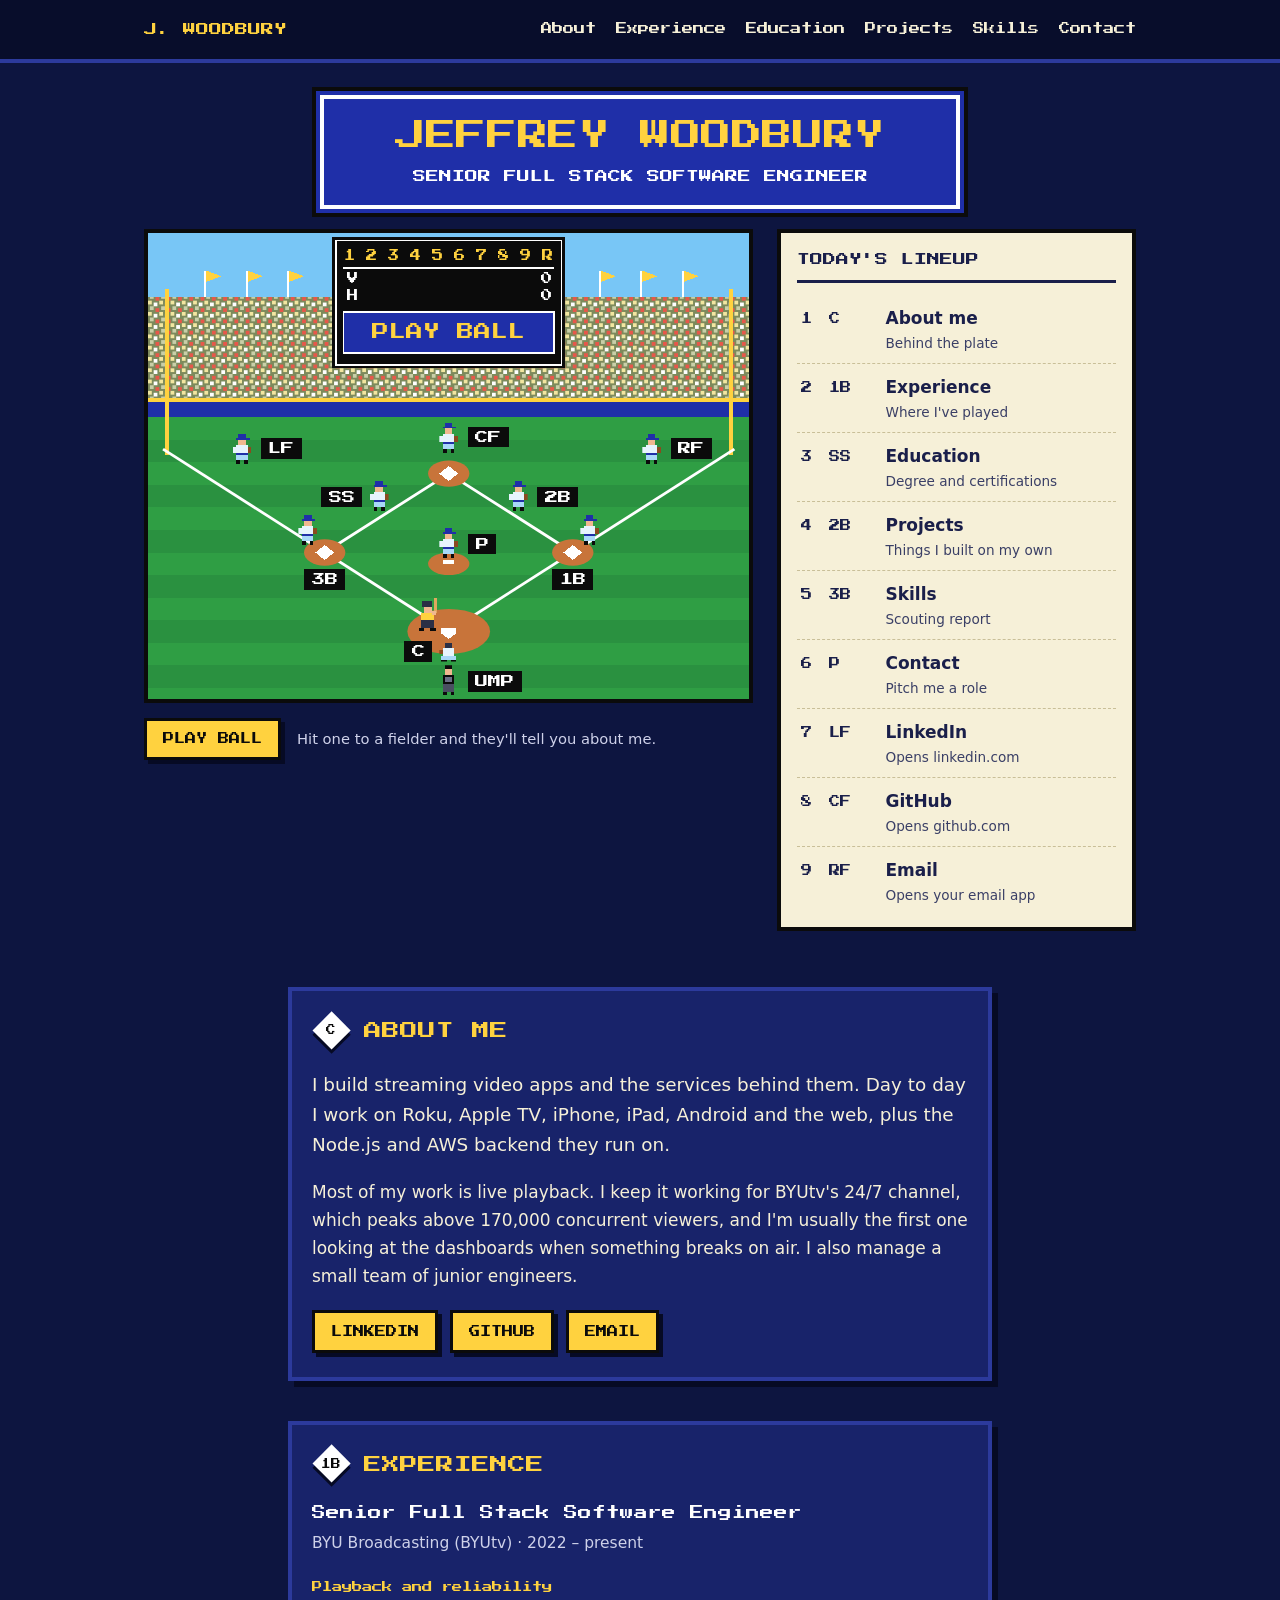
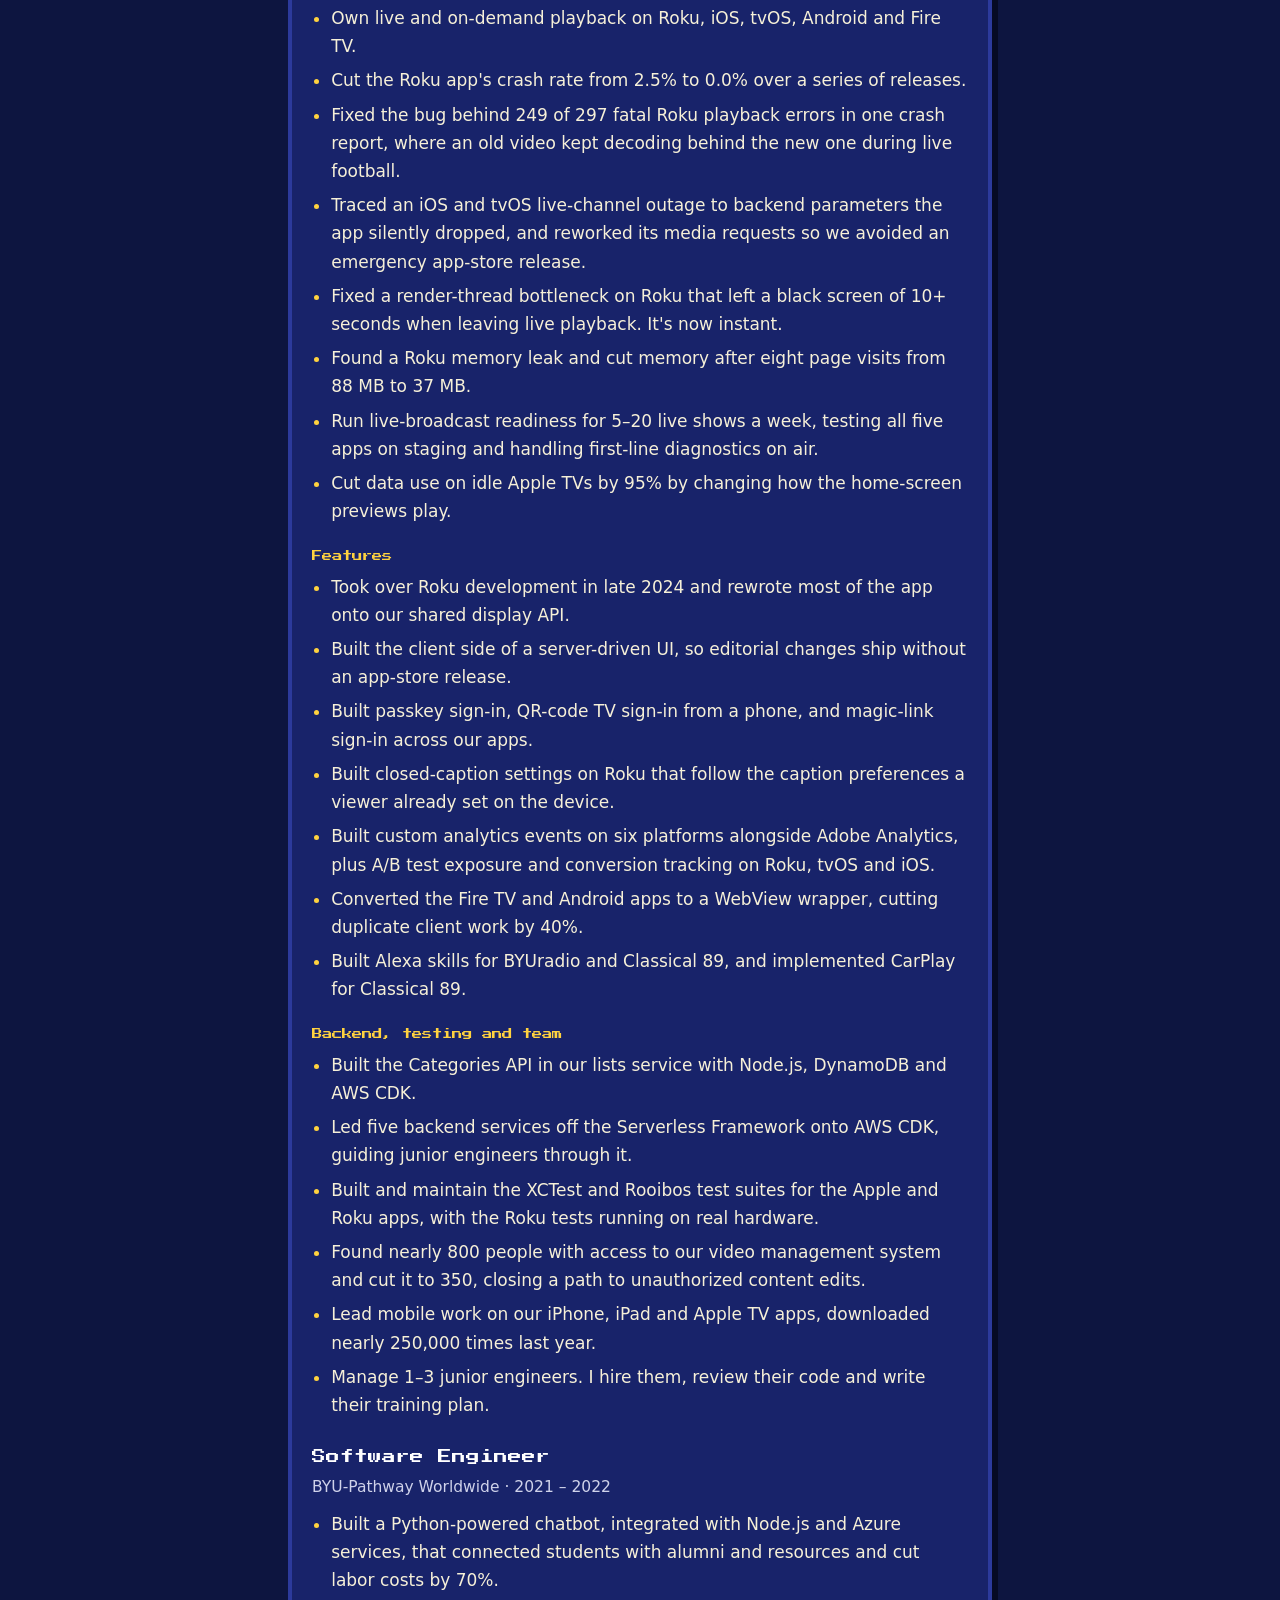
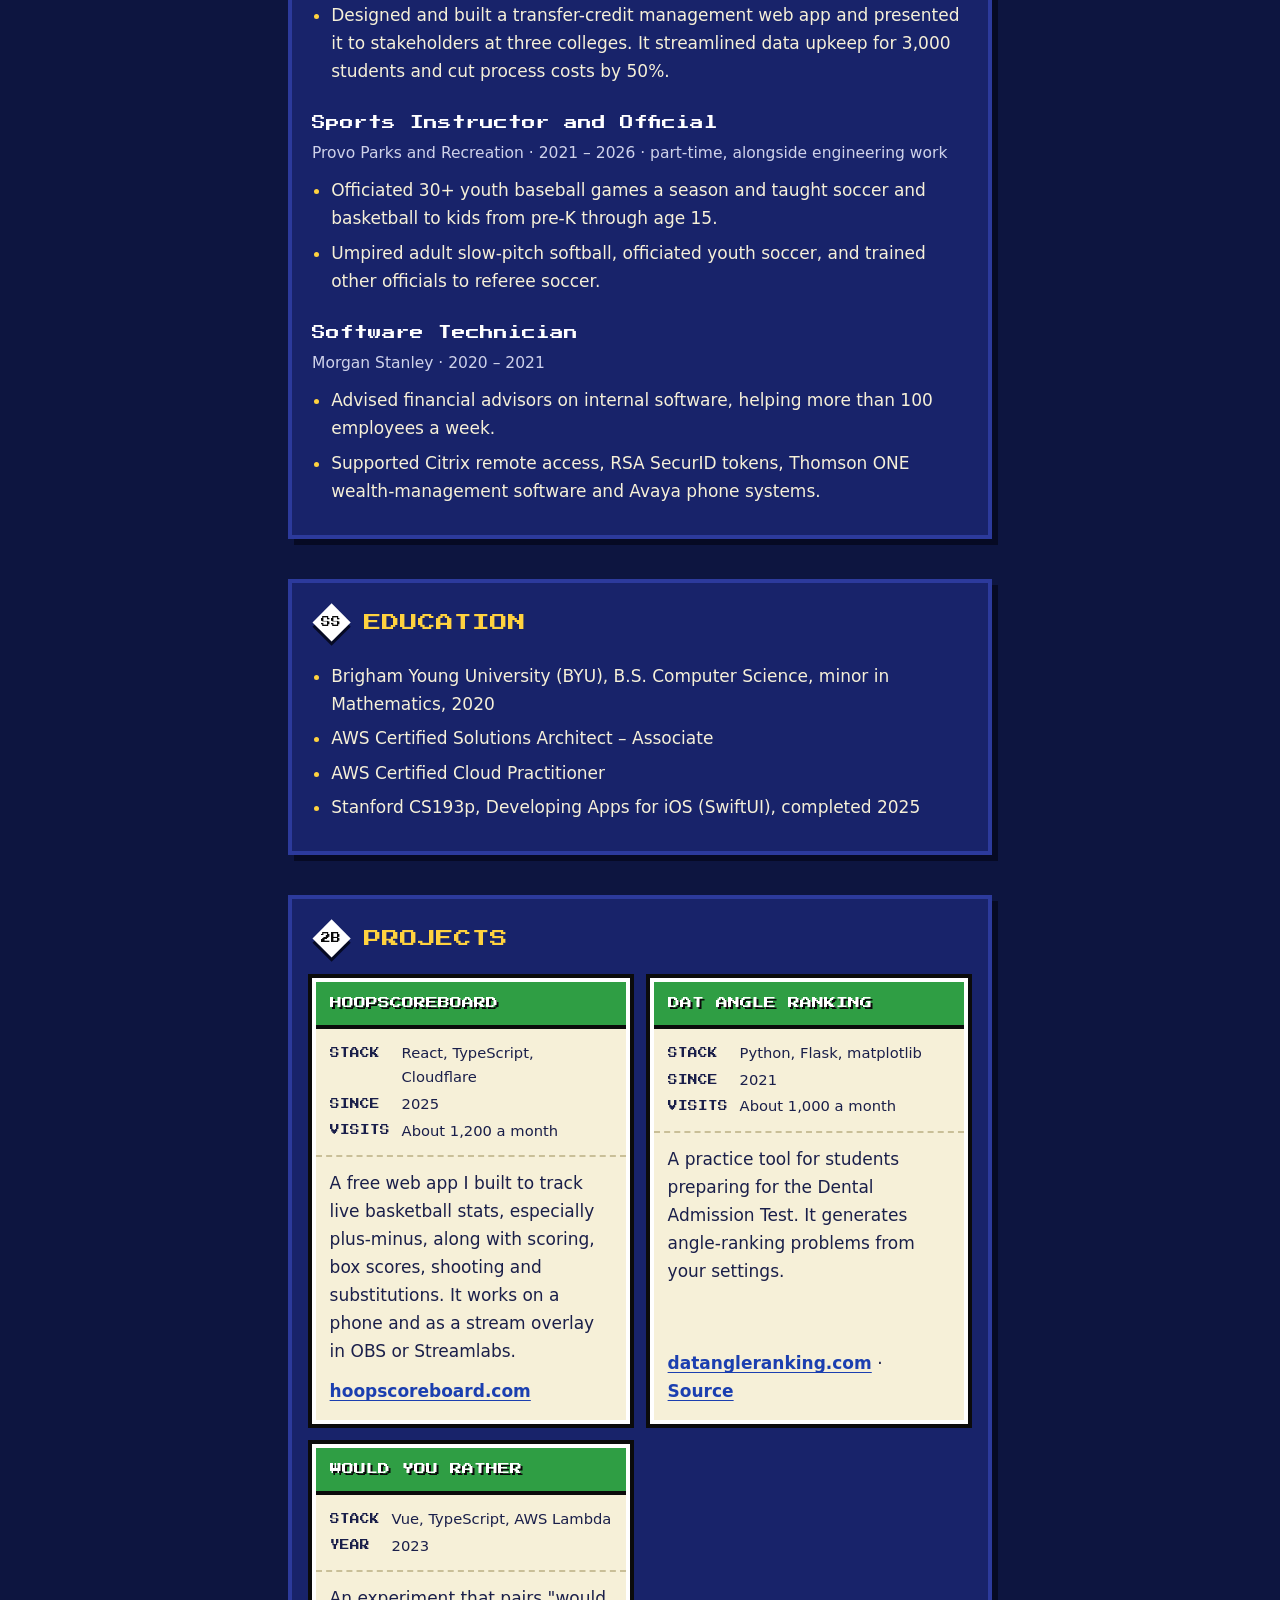
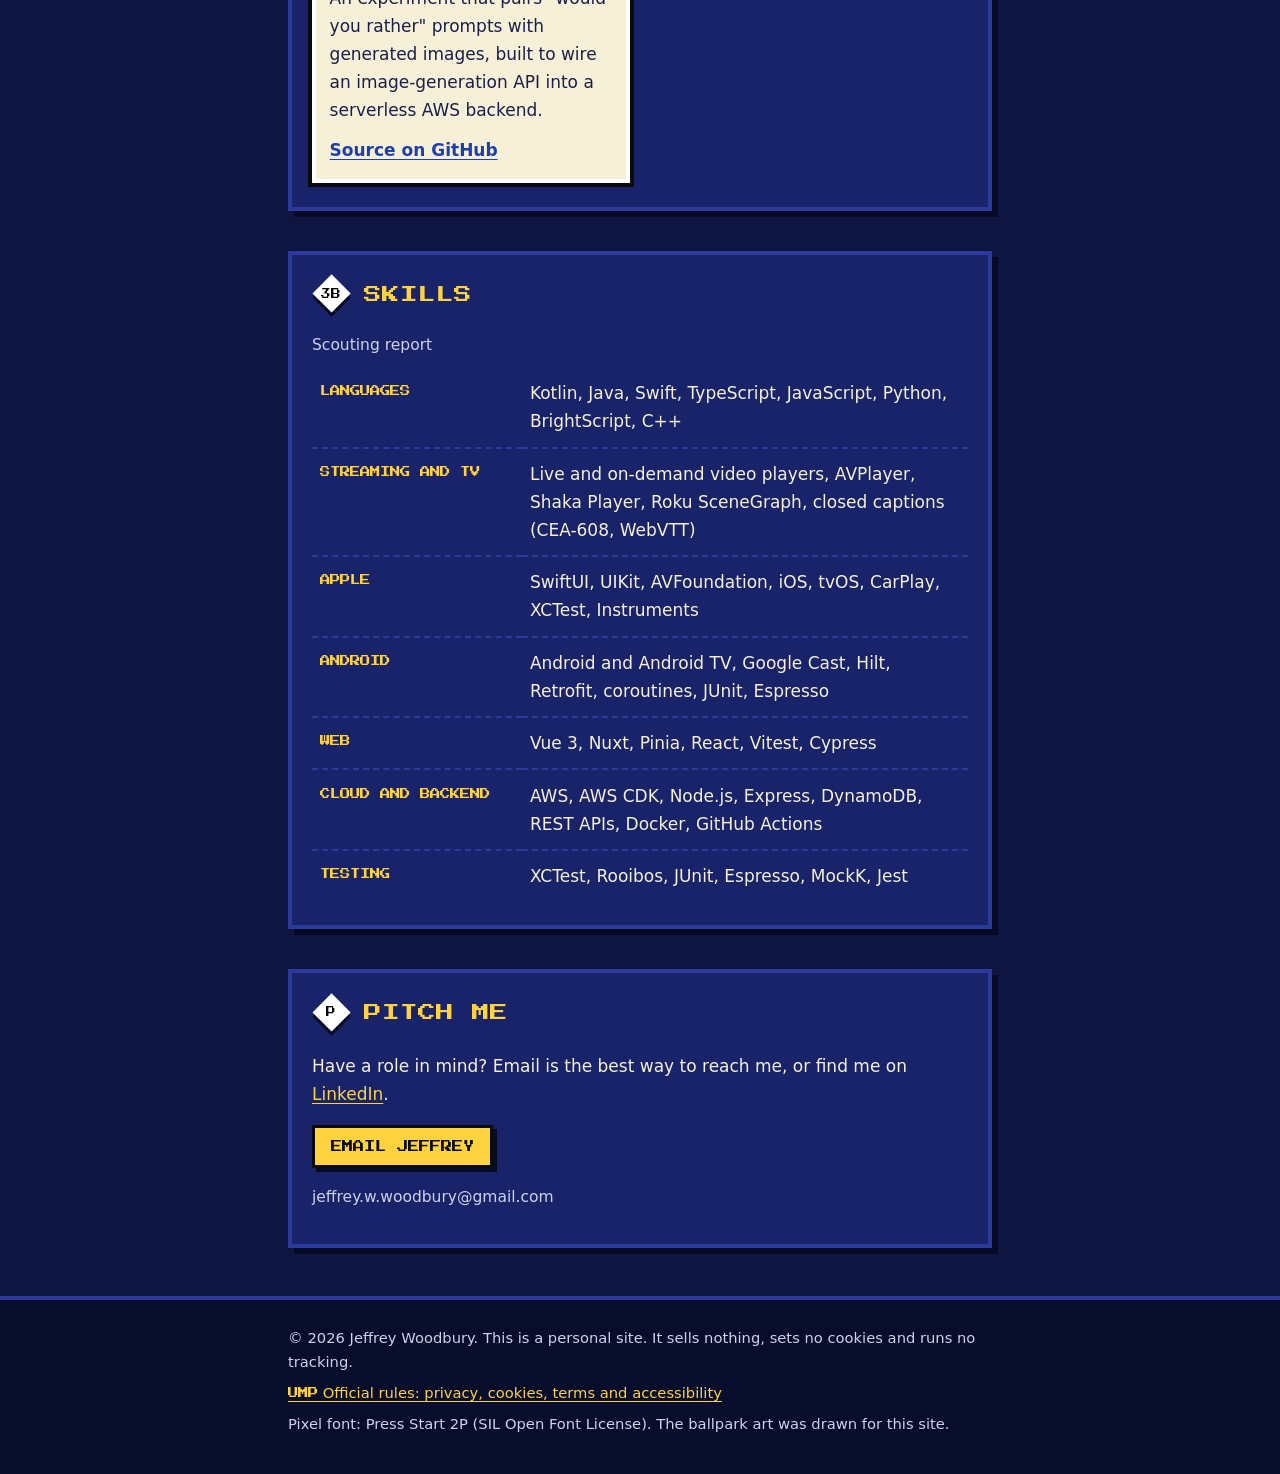
==== commit a88f60f7: "Playable baseball game on the field" ====
--- a/index.html
+++ b/index.html
@@ -8,7 +8,7 @@
   <meta name="theme-color" content="#0d1540">
   <link rel="icon" href="favicon.svg" type="image/svg+xml">
   <link rel="preload" href="fonts/PressStart2P-Regular.ttf" as="font" type="font/ttf" crossorigin>
-  <link rel="stylesheet" href="style.css">
+  <link rel="stylesheet" href="style.css?v=3">
 </head>
 <body>
   <a class="skip-link" href="#main">Skip to main content</a>
@@ -37,9 +37,11 @@
       </div>
 
       <div class="park-grid">
+        <div class="field-col">
         <!-- The field is a mouse/touch shortcut to the same places as the lineup card,
-             so it is hidden from assistive tech and kept out of the tab order. -->
-        <div class="field">
+             so the drawing is hidden from assistive tech and its links are kept out of the
+             tab order. During the game, the field itself takes focus so it can read keys. -->
+        <div class="field" id="field" tabindex="-1" aria-label="Baseball game" aria-describedby="game-help">
           <svg viewBox="0 0 320 248" aria-hidden="true" focusable="false" shape-rendering="crispEdges" font-family="'Press Start 2P', ui-monospace, monospace">
             <defs>
               <pattern id="crowd" width="6" height="6" patternUnits="userSpaceOnUse">
@@ -89,6 +91,17 @@
                 <rect x="2" y="14" width="2" height="2" fill="#0b0b0b"/>
                 <rect x="6" y="14" width="2" height="2" fill="#0b0b0b"/>
               </symbol>
+              <symbol id="batter-swing" viewBox="0 0 18 18">
+                <rect x="9" y="9" width="9" height="2" fill="#e0a85e"/>
+                <rect x="3" y="2" width="5" height="3" fill="#2a2f45"/>
+                <rect x="4" y="5" width="4" height="3" fill="#f0b890"/>
+                <rect x="2" y="8" width="7" height="4" fill="#ffd23f"/>
+                <rect x="8" y="9" width="2" height="2" fill="#f0b890"/>
+                <rect x="2" y="12" width="7" height="1" fill="#2a2f45"/>
+                <rect x="2" y="13" width="7" height="3" fill="#2a2f45"/>
+                <rect x="1" y="16" width="3" height="2" fill="#0b0b0b"/>
+                <rect x="7" y="16" width="3" height="2" fill="#0b0b0b"/>
+              </symbol>
             </defs>
 
             <!-- Sky, stands, flags -->
@@ -106,14 +119,17 @@
             <!-- Scoreboard -->
             <rect x="98" y="2" width="124" height="70" fill="#0b0b0b"/>
             <rect x="100" y="4" width="120" height="66" fill="none" stroke="#ffffff" stroke-width="1"/>
-            <text x="160" y="15" font-size="6" fill="#ffd23f" text-anchor="middle">1 2 3 4 5 6 7 8 9  R</text>
+            <text id="sb-header" x="160" y="15" font-size="6" fill="#ffd23f" text-anchor="middle">1 2 3 4 5 6 7 8 9  R</text>
             <rect x="104" y="18" width="112" height="1" fill="#ffffff"/>
-            <text x="106" y="27" font-size="6" fill="#ffffff">V</text>
-            <text x="106" y="36" font-size="6" fill="#ffffff">H</text>
-            <text x="209" y="27" font-size="6" fill="#ffffff">0</text>
-            <text x="209" y="36" font-size="6" fill="#ffffff">0</text>
+            <g id="sb-default" font-size="6" fill="#ffffff">
+              <text x="106" y="27">V</text>
+              <text x="106" y="36">H</text>
+              <text x="209" y="27">0</text>
+              <text x="209" y="36">0</text>
+            </g>
+            <g id="sb-game" font-size="6" fill="#ffffff"></g>
             <rect x="104" y="42" width="112" height="22" fill="#1f2fa8" stroke="#ffffff" stroke-width="1"/>
-            <text x="160" y="57" font-size="9" fill="#ffd23f" text-anchor="middle">PLAY BALL</text>
+            <text id="sb-sign" x="160" y="57" font-size="9" fill="#ffd23f" text-anchor="middle">PLAY BALL</text>
 
             <!-- Outfield wall and grass -->
             <rect y="88" width="320" height="2" fill="#ffd23f"/>
@@ -153,11 +169,8 @@
               <polygon points="156,210 164,210 164,213 160,216 156,213"/>
             </g>
 
-            <!-- Decorative: the batter -->
-            <use href="#batter" x="143" y="194" width="12" height="18"/>
-
-            <!-- The pitch -->
-            <rect class="pitch" x="159" y="168" width="2" height="2" fill="#ffffff"/>
+            <!-- The batter (decorative until the game starts) -->
+            <use id="batter" href="#batter" x="143" y="194" width="12" height="18"/>
 
             <!-- Clickable spots -->
             <a class="spot spot-cf" href="https://github.com/jwwoody" tabindex="-1">
@@ -174,7 +187,7 @@
               <rect class="tag-bg" x="60" y="109" width="22" height="11"/>
               <text class="tag-text" x="71" y="118" font-size="7" text-anchor="middle">LF</text>
             </a>
-            <a class="spot spot-rf" href="mailto:jeffrey.w.woodbury@gmail.com" tabindex="-1">
+            <a class="spot spot-rf" href="&#109;&#x61;&#105;&#x6c;&#116;&#x6f;&#58;&#x6a;&#101;&#x66;&#102;&#x72;&#101;&#x79;&#46;&#x77;&#46;&#x77;&#111;&#x6f;&#100;&#x62;&#117;&#x72;&#121;&#x40;&#103;&#x6d;&#97;&#x69;&#108;&#x2e;&#99;&#x6f;&#109;" tabindex="-1">
               <rect x="258" y="104" width="46" height="22" fill="#000" fill-opacity="0"/>
               <rect class="ring" x="260.5" y="105.5" width="15" height="19" fill="none" stroke="#ffd23f" stroke-width="2"/>
               <use href="#fielder" x="263" y="107" width="10" height="16"/>
@@ -230,6 +243,15 @@
               <rect class="tag-bg" x="170" y="233" width="29" height="11"/>
               <text class="tag-text" x="184.5" y="242" font-size="7" text-anchor="middle">UMP</text>
             </a>
+
+            <!-- Game layer: runners, aim marker and the ball, above the players. -->
+            <g id="game-layer">
+              <g id="runners"></g>
+              <text id="aim-left" x="128" y="201" font-size="9" fill="#ffd23f" visibility="hidden">&lt;</text>
+              <text id="aim-right" x="185" y="201" font-size="9" fill="#ffd23f" visibility="hidden">&gt;</text>
+              <ellipse id="ball-shadow" cx="0" cy="0" rx="2" ry="1" fill="#0b0b0b" fill-opacity="0.35" visibility="hidden" shape-rendering="auto"/>
+              <rect id="ball" class="pitch" x="159" y="168" width="2" height="2" fill="#ffffff"/>
+            </g>
 
             <!-- Hover callouts say where each spot goes. Drawn last so they sit on top of every player. -->
             <g class="callouts" font-size="7" text-anchor="middle" fill="#0b0b0b">
@@ -247,6 +269,20 @@
           </svg>
         </div>
 
+        <!-- Shown by game.js. Without JavaScript the field stays a plain menu. -->
+        <div class="game-bar" hidden>
+          <button type="button" class="button" id="game-toggle">PLAY BALL</button>
+          <p class="game-help" id="game-help">Hit one to a fielder and they'll tell you about me.</p>
+          <div class="game-touch" id="game-touch" hidden>
+            <button type="button" class="button button-small" data-act="pitch">PITCH</button>
+            <button type="button" class="button button-small" data-act="left" aria-label="Swing to left field">SWING &lt;</button>
+            <button type="button" class="button button-small" data-act="center" aria-label="Swing up the middle">SWING ^</button>
+            <button type="button" class="button button-small" data-act="right" aria-label="Swing to right field">SWING &gt;</button>
+          </div>
+          <p class="visually-hidden" id="game-live" aria-live="polite"></p>
+        </div>
+        </div>
+
         <nav class="lineup" aria-labelledby="lineup-heading">
           <h2 id="lineup-heading">TODAY'S LINEUP</h2>
           <ol>
@@ -258,7 +294,7 @@
             <li><a href="#contact" data-pos="p"><span class="pos">P</span><span class="what">Contact<small>Pitch me a role</small></span></a></li>
             <li><a href="https://www.linkedin.com/in/jeffrey-woodbury/" data-pos="lf"><span class="pos">LF</span><span class="what">LinkedIn<small>Opens linkedin.com</small></span></a></li>
             <li><a href="https://github.com/jwwoody" data-pos="cf"><span class="pos">CF</span><span class="what">GitHub<small>Opens github.com</small></span></a></li>
-            <li><a href="mailto:jeffrey.w.woodbury@gmail.com" data-pos="rf"><span class="pos">RF</span><span class="what">Email<small>Opens your email app</small></span></a></li>
+            <li><a href="&#109;&#x61;&#105;&#x6c;&#116;&#x6f;&#58;&#x6a;&#101;&#x66;&#102;&#x72;&#101;&#x79;&#46;&#x77;&#46;&#x77;&#111;&#x6f;&#100;&#x62;&#117;&#x72;&#121;&#x40;&#103;&#x6d;&#97;&#x69;&#108;&#x2e;&#99;&#x6f;&#109;" data-pos="rf"><span class="pos">RF</span><span class="what">Email<small>Opens your email app</small></span></a></li>
           </ol>
         </nav>
       </div>
@@ -272,7 +308,7 @@
         <ul class="links" aria-label="Profiles">
           <li><a class="button" href="https://www.linkedin.com/in/jeffrey-woodbury/">LINKEDIN</a></li>
           <li><a class="button" href="https://github.com/jwwoody">GITHUB</a></li>
-          <li><a class="button" href="mailto:jeffrey.w.woodbury@gmail.com">EMAIL</a></li>
+          <li><a class="button" href="&#109;&#x61;&#105;&#x6c;&#116;&#x6f;&#58;&#x6a;&#101;&#x66;&#102;&#x72;&#101;&#x79;&#46;&#x77;&#46;&#x77;&#111;&#x6f;&#100;&#x62;&#117;&#x72;&#121;&#x40;&#103;&#x6d;&#97;&#x69;&#108;&#x2e;&#99;&#x6f;&#109;">EMAIL</a></li>
         </ul>
       </section>
 
@@ -417,8 +453,8 @@
       <section id="contact" class="panel" aria-labelledby="contact-heading">
         <h2 id="contact-heading"><span class="base" aria-hidden="true"><b>P</b></span>PITCH ME</h2>
         <p>Have a role in mind? Email is the best way to reach me, or find me on <a href="https://www.linkedin.com/in/jeffrey-woodbury/">LinkedIn</a>.</p>
-        <p><a class="button" href="mailto:jeffrey.w.woodbury@gmail.com">EMAIL JEFFREY</a></p>
-        <p class="meta">jeffrey.w.woodbury@gmail.com</p>
+        <p><a class="button" href="&#109;&#x61;&#105;&#x6c;&#116;&#x6f;&#58;&#x6a;&#101;&#x66;&#102;&#x72;&#101;&#x79;&#46;&#x77;&#46;&#x77;&#111;&#x6f;&#100;&#x62;&#117;&#x72;&#121;&#x40;&#103;&#x6d;&#97;&#x69;&#108;&#x2e;&#99;&#x6f;&#109;">EMAIL JEFFREY</a></p>
+        <p class="meta">&#106;&#x65;&#102;&#x66;&#114;&#x65;&#121;&#x2e;&#119;&#x2e;&#119;&#x6f;&#111;&#x64;&#98;&#x75;&#114;&#x79;&#64;&#x67;&#109;&#x61;&#105;&#x6c;&#46;&#x63;&#111;&#x6d;</p>
       </section>
     </div>
   </main>
@@ -430,5 +466,17 @@
       <p>Pixel font: Press Start 2P (SIL Open Font License). The ballpark art was drawn for this site.</p>
     </div>
   </footer>
+
+  <dialog class="game-card" id="game-card" aria-labelledby="game-card-title">
+    <p class="game-card-label" id="game-card-label"></p>
+    <h2 id="game-card-title"></h2>
+    <div id="game-card-body"></div>
+    <div class="game-card-actions">
+      <button type="button" class="button" id="game-card-close" autofocus>KEEP PLAYING</button>
+      <a class="button button-alt" id="game-card-link" href="#about"></a>
+    </div>
+  </dialog>
+
+  <script src="game.js?v=2" defer></script>
 </body>
 </html>
--- a/style.css
+++ b/style.css
@@ -25,6 +25,18 @@
 
 * { box-sizing: border-box; }
 
+[hidden] { display: none !important; }
+
+.visually-hidden {
+  position: absolute;
+  width: 1px;
+  height: 1px;
+  margin: -1px;
+  overflow: hidden;
+  clip: rect(0 0 0 0);
+  white-space: nowrap;
+}
+
 html { -webkit-text-size-adjust: 100%; scroll-behavior: smooth; }
 
 body {
@@ -102,7 +114,7 @@
 
 /* ---------- Ballpark hero ---------- */
 
-.ballpark { padding: 2rem 0 1rem; }
+.ballpark { padding-top: 2rem; padding-bottom: 1rem; }
 
 .marquee {
   margin: 0 auto 1.25rem;
@@ -204,6 +216,51 @@
 .park-grid:has(.lineup a[data-pos="cf"]:is(:hover, :focus-visible)) .callout-cf,
 .park-grid:has(.lineup a[data-pos="rf"]:is(:hover, :focus-visible)) .callout-rf { opacity: 1; }
 
+/* ---------- The game ---------- */
+
+.field-col { display: flex; flex-direction: column; gap: 0.9rem; min-width: 0; }
+.field:focus { outline: none; }
+.field.playing:focus-visible, .field.playing:focus { outline: 3px solid var(--yellow); outline-offset: 3px; }
+/* While playing, the field is a game, not a menu. */
+.field.playing .spot { pointer-events: none; }
+.spot.catching .ring { opacity: 1; }
+
+.game-bar { display: flex; flex-wrap: wrap; align-items: center; gap: 0.75rem 1rem; }
+.game-help { margin: 0; flex: 1 1 14rem; color: var(--muted); font-size: 0.92rem; }
+.game-touch { display: grid; grid-template-columns: repeat(4, minmax(0, 1fr)); gap: 0.5rem; width: 100%; }
+.game-touch .button { padding: 0.75rem 0.15rem; text-align: center; font-size: 0.5rem; }
+
+button.button { cursor: pointer; }
+.button-small { font-size: 0.6rem; padding: 0.7rem 0.75rem; }
+.button.button-alt { background: #ffffff; }
+.button.button-alt:hover { background: var(--yellow); }
+
+.game-card {
+  width: min(28rem, calc(100vw - 2rem));
+  padding: 1.25rem 1.25rem 1.4rem;
+  background: var(--panel);
+  color: var(--text);
+  border: 4px solid #ffffff;
+  outline: 4px solid #0b0b0b;
+  box-shadow: 10px 10px 0 #060a24;
+}
+.game-card::backdrop { background: rgba(6, 10, 36, 0.72); }
+.game-card-label {
+  font-family: var(--pixel);
+  font-size: 0.62rem;
+  color: var(--yellow);
+  margin: 0 0 0.6rem;
+}
+.game-card h2 {
+  font-family: var(--pixel);
+  font-size: 1rem;
+  line-height: 1.5;
+  color: #ffffff;
+  margin: 0 0 0.75rem;
+}
+.game-card p { margin: 0.5rem 0; }
+.game-card-actions { display: flex; flex-wrap: wrap; gap: 0.75rem; margin-top: 1.25rem; }
+
 .pitch { animation: pitch 1.6s steps(12) 0.6s 2 both; }
 @keyframes pitch {
   0%   { transform: translate(0, 0); opacity: 1; }
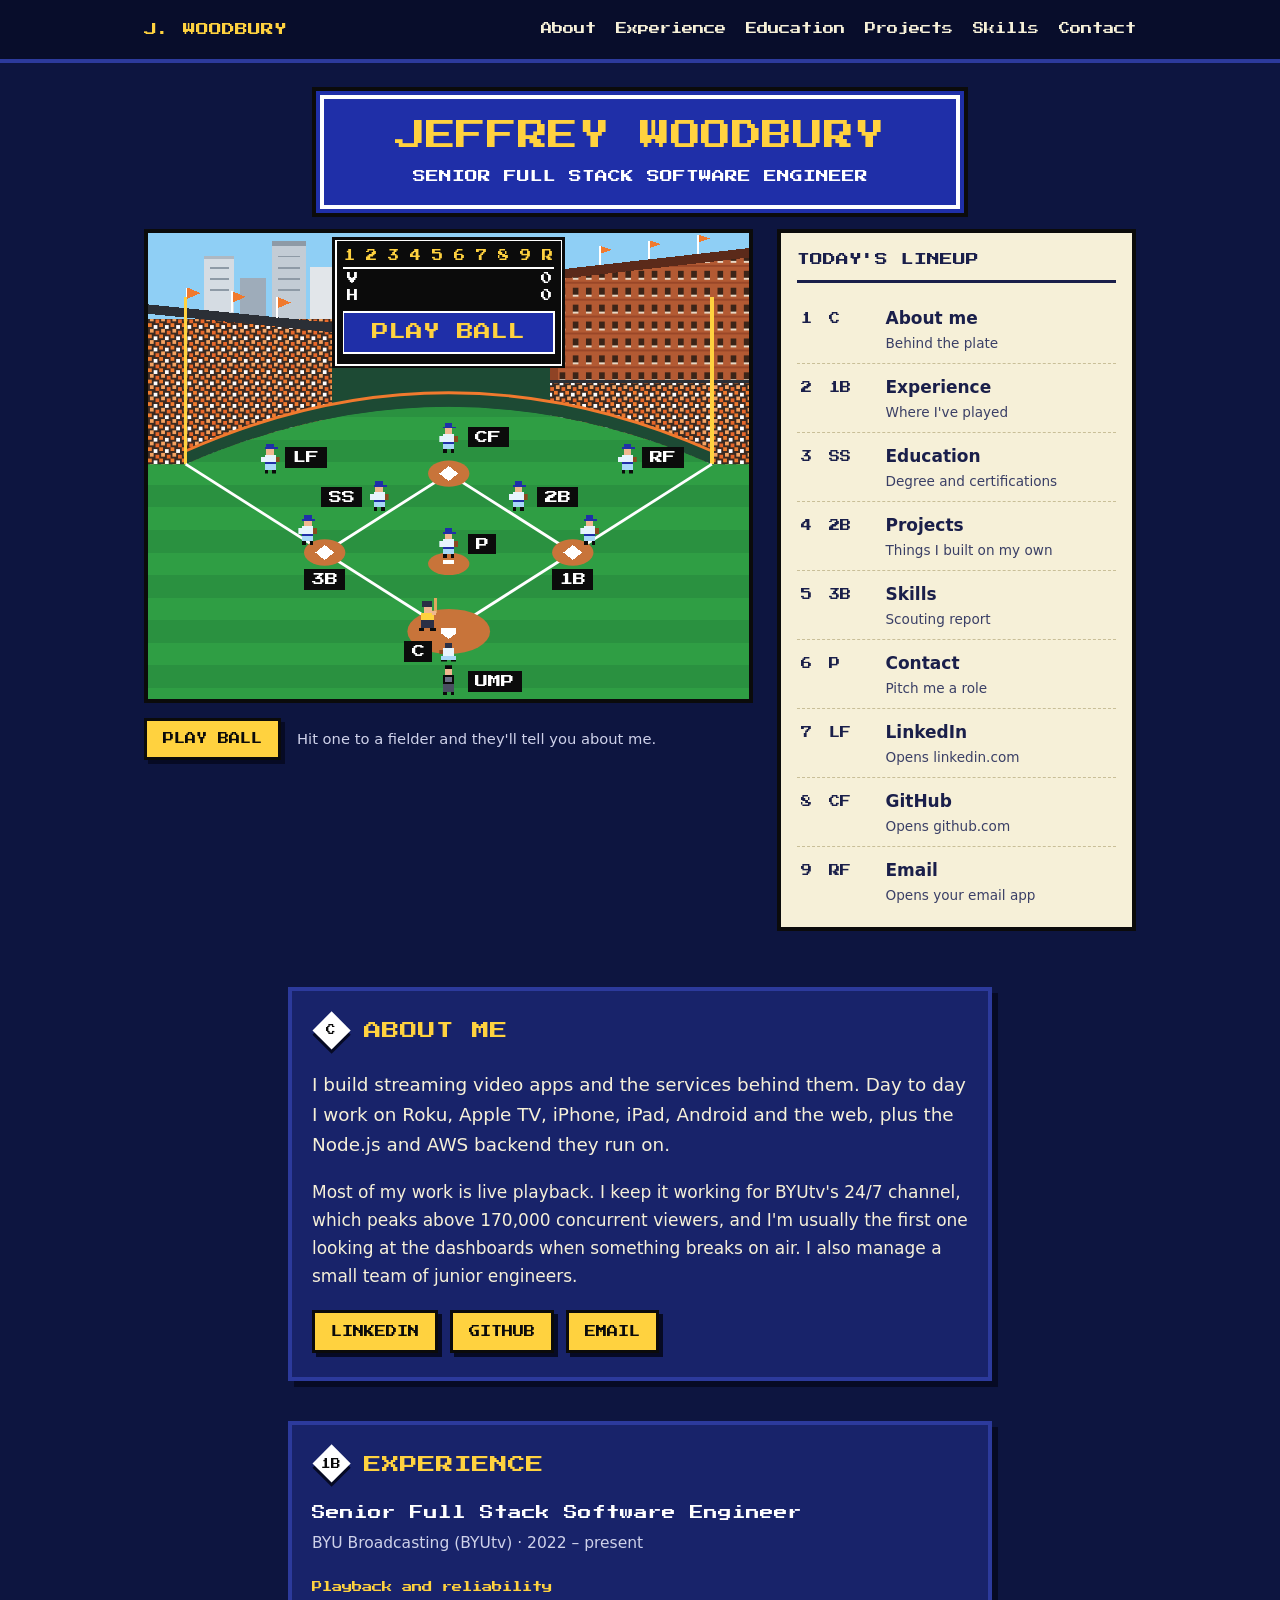
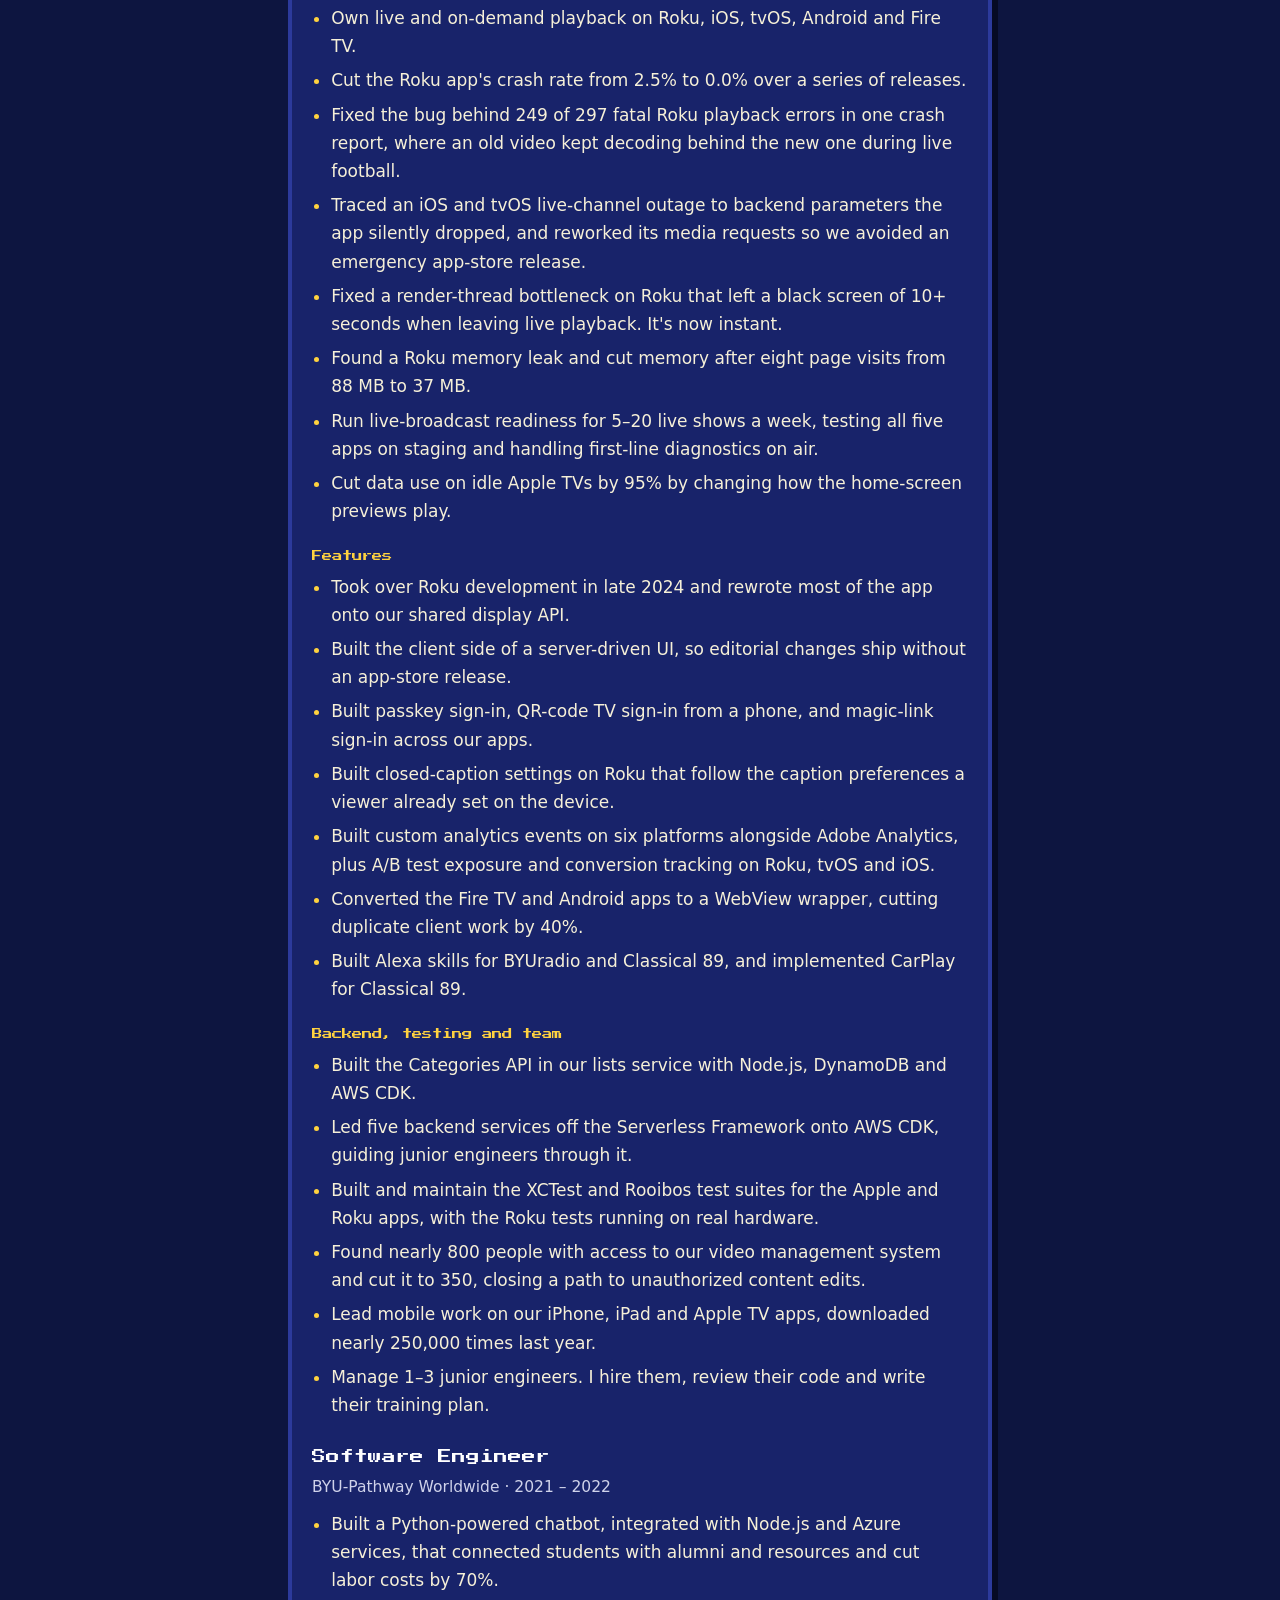
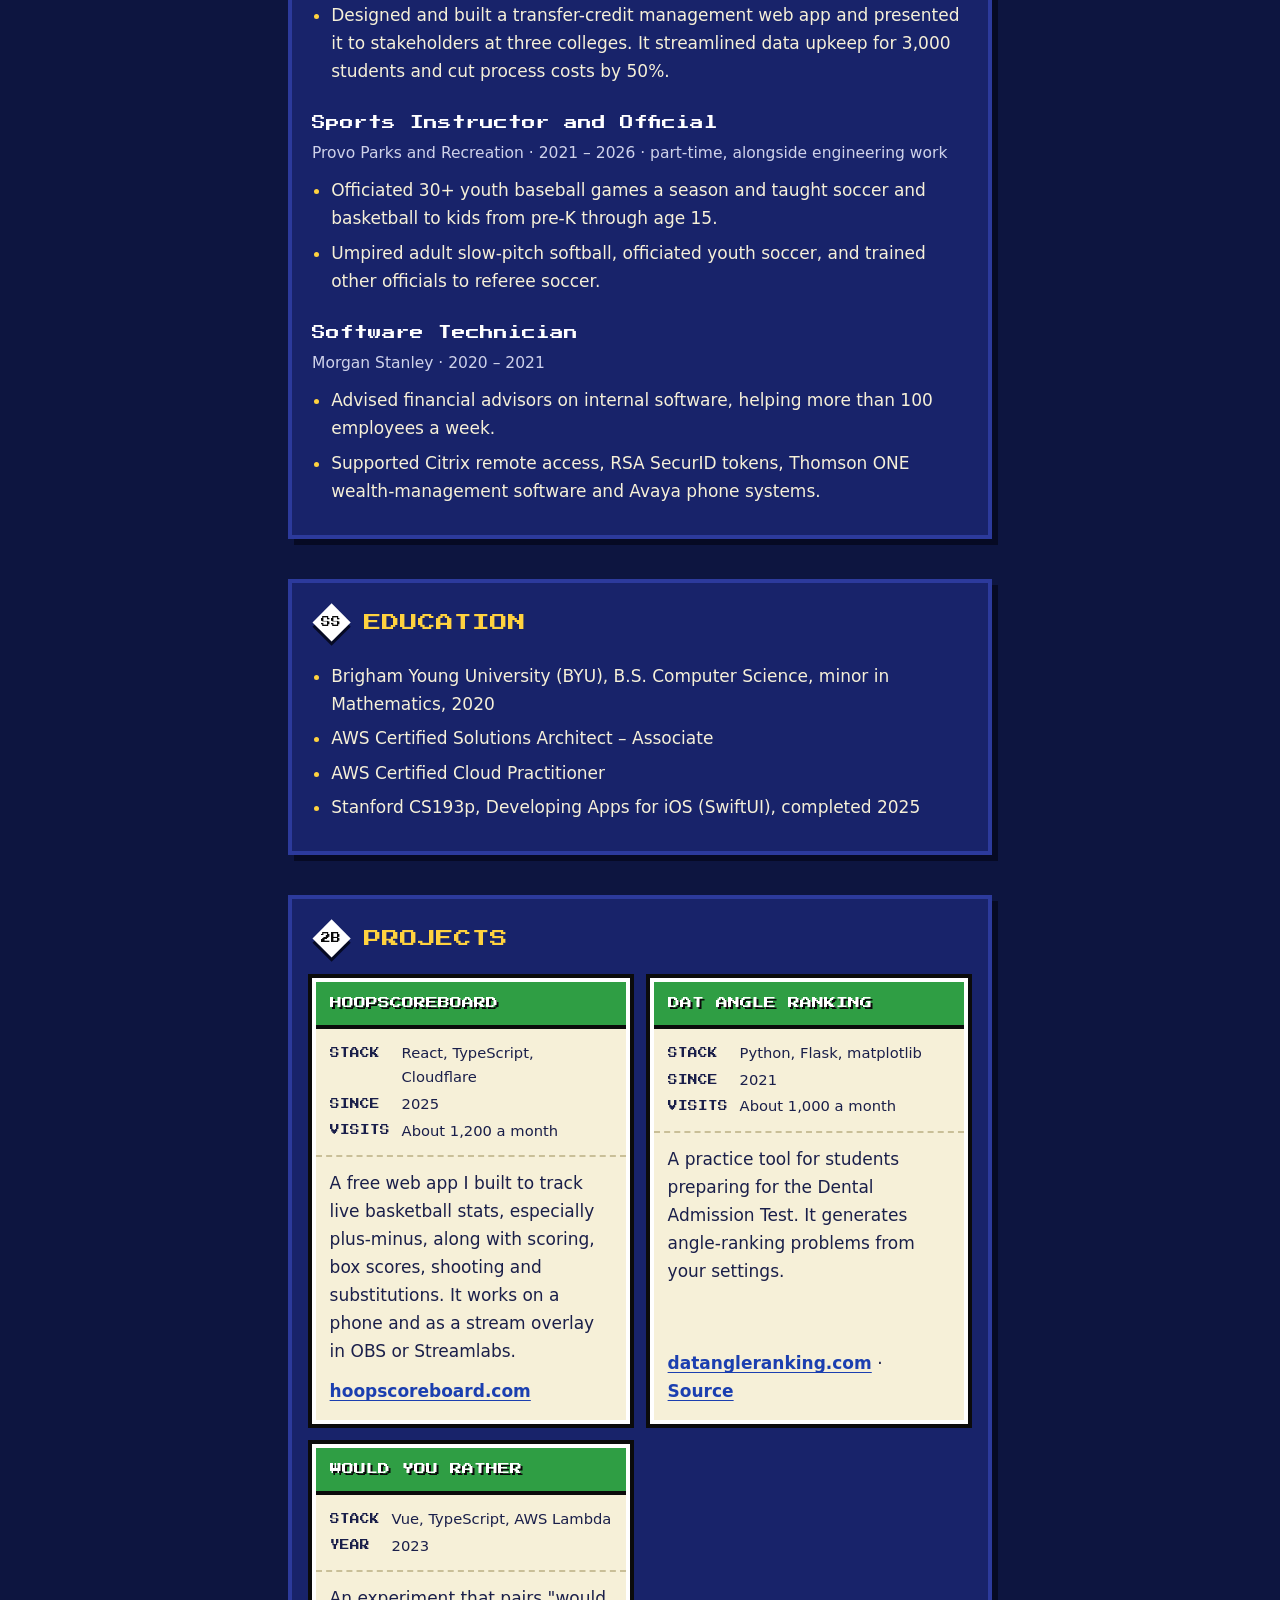
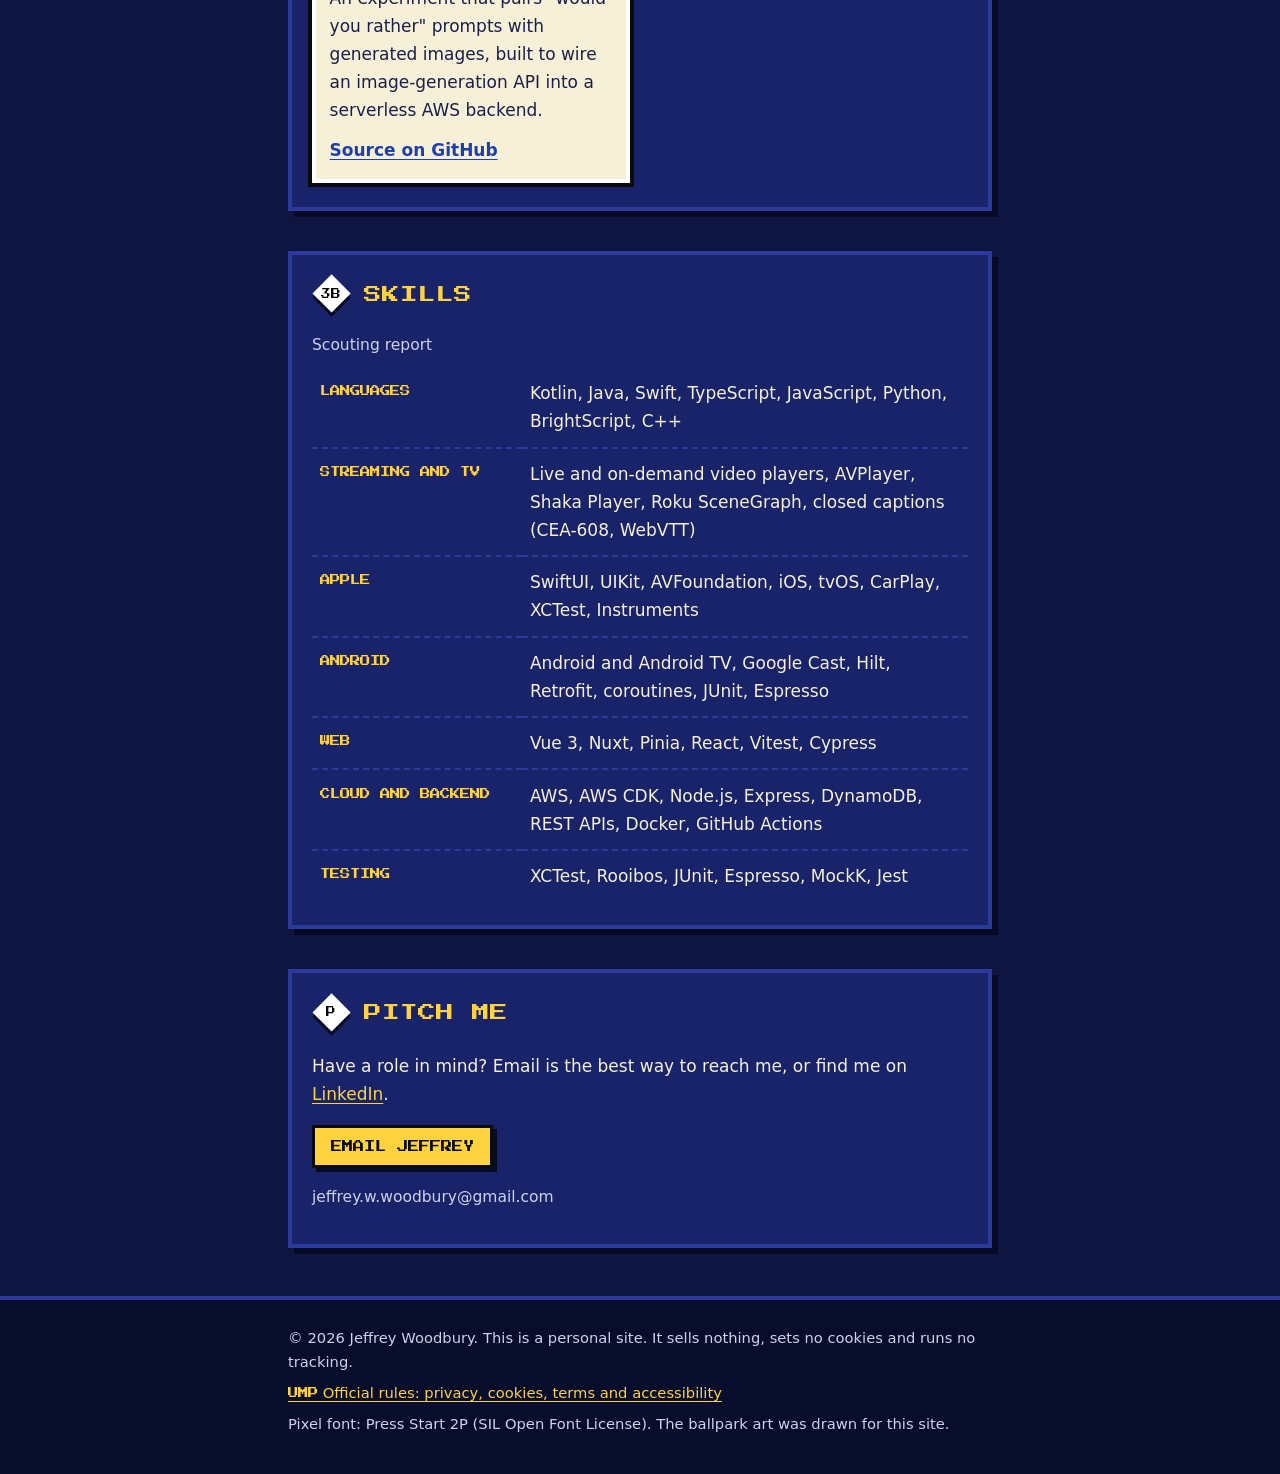
==== commit 18cd7891: "Camden Yards ballpark, wall meets the foul poles, rotating home-run highlights, scoreboard fits doub" ====
--- a/index.html
+++ b/index.html
@@ -8,7 +8,7 @@
   <meta name="theme-color" content="#0d1540">
   <link rel="icon" href="favicon.svg" type="image/svg+xml">
   <link rel="preload" href="fonts/PressStart2P-Regular.ttf" as="font" type="font/ttf" crossorigin>
-  <link rel="stylesheet" href="style.css?v=3">
+  <link rel="stylesheet" href="style.css?v=4">
 </head>
 <body>
   <a class="skip-link" href="#main">Skip to main content</a>
@@ -44,13 +44,25 @@
         <div class="field" id="field" tabindex="-1" aria-label="Baseball game" aria-describedby="game-help">
           <svg viewBox="0 0 320 248" aria-hidden="true" focusable="false" shape-rendering="crispEdges" font-family="'Press Start 2P', ui-monospace, monospace">
             <defs>
+              <!-- A crowd in orange and black, the home colors at Camden Yards. -->
               <pattern id="crowd" width="6" height="6" patternUnits="userSpaceOnUse">
-                <rect width="6" height="6" fill="#7d8a5c"/>
-                <rect x="0" y="0" width="2" height="2" fill="#f2e6a0"/>
+                <rect width="6" height="6" fill="#3a2a22"/>
+                <rect x="0" y="0" width="2" height="2" fill="#f07a2e"/>
                 <rect x="3" y="1" width="2" height="2" fill="#ffffff"/>
-                <rect x="1" y="3" width="2" height="2" fill="#c9cfa8"/>
-                <rect x="4" y="4" width="2" height="2" fill="#e8584a"/>
+                <rect x="1" y="3" width="2" height="2" fill="#f4a261"/>
+                <rect x="4" y="4" width="2" height="2" fill="#e8682a"/>
               </pattern>
+              <!-- Warehouse brick with a window every bay. -->
+              <pattern id="warehouse-windows" width="7" height="9" patternUnits="userSpaceOnUse">
+                <rect width="7" height="9" fill="#b35a33"/>
+                <rect y="8" width="7" height="1" fill="#9a4728"/>
+                <rect x="2" y="2" width="3" height="5" fill="#3b2418"/>
+                <rect x="2" y="6" width="3" height="1" fill="#e9d8c4"/>
+              </pattern>
+              <!-- Fair and foul territory inside the wall: foul pole to foul pole. -->
+              <clipPath id="grass-clip">
+                <path d="M0,248 L0,123 L20,123 Q160,62 300,123 L320,123 L320,248 Z"/>
+              </clipPath>
               <symbol id="fielder" viewBox="0 0 10 16">
                 <rect x="3" y="0" width="4" height="2" fill="#1f2fa8"/>
                 <rect x="2" y="2" width="7" height="1" fill="#1f2fa8"/>
@@ -104,17 +116,46 @@
               </symbol>
             </defs>
 
-            <!-- Sky, stands, flags -->
-            <rect width="320" height="34" fill="#78c6f6"/>
-            <rect y="34" width="320" height="54" fill="url(#crowd)"/>
-            <g fill="#ffd23f">
-              <rect x="30" y="20" width="1" height="14" fill="#ffffff"/><polygon points="31,20 39,23 31,26"/>
-              <rect x="52" y="20" width="1" height="14" fill="#ffffff"/><polygon points="53,20 61,23 53,26"/>
-              <rect x="74" y="20" width="1" height="14" fill="#ffffff"/><polygon points="75,20 83,23 75,26"/>
-              <rect x="240" y="20" width="1" height="14" fill="#ffffff"/><polygon points="241,20 249,23 241,26"/>
-              <rect x="262" y="20" width="1" height="14" fill="#ffffff"/><polygon points="263,20 271,23 263,26"/>
-              <rect x="284" y="20" width="1" height="14" fill="#ffffff"/><polygon points="285,20 293,23 285,26"/>
-            </g>
+            <!-- Sky and the downtown skyline behind left-center -->
+            <rect width="320" height="130" fill="#8fcff5"/>
+            <g>
+              <rect x="30" y="12" width="16" height="50" fill="#d5dce3"/>
+              <rect x="30" y="12" width="16" height="2" fill="#aeb8c2"/>
+              <rect x="49" y="24" width="14" height="40" fill="#9eacba"/>
+              <rect x="66" y="4" width="18" height="60" fill="#c3ccd5"/>
+              <rect x="66" y="4" width="18" height="3" fill="#8e9aa6"/>
+              <rect x="86" y="18" width="12" height="44" fill="#e2e6ea"/>
+              <g fill="#8e9aa6">
+                <rect x="33" y="18" width="10" height="1"/><rect x="33" y="24" width="10" height="1"/><rect x="33" y="30" width="10" height="1"/>
+                <rect x="69" y="12" width="12" height="1"/><rect x="69" y="18" width="12" height="1"/><rect x="69" y="24" width="12" height="1"/><rect x="69" y="30" width="12" height="1"/>
+              </g>
+            </g>
+
+            <!-- Left-field stands with an upper-deck roof and flags -->
+            <rect x="0" y="46" width="100" height="84" fill="url(#crowd)"/>
+            <polygon points="0,38 100,48 100,53 0,43" fill="#2b2f36"/>
+            <g fill="#f07a2e">
+              <rect x="20" y="29" width="1" height="11" fill="#ffffff"/><polygon points="21,29 28,32 21,35"/>
+              <rect x="44" y="31" width="1" height="11" fill="#ffffff"/><polygon points="45,31 52,34 45,37"/>
+              <rect x="68" y="34" width="1" height="11" fill="#ffffff"/><polygon points="69,34 76,37 69,40"/>
+            </g>
+
+            <!-- Batter's eye: the dark green backdrop in straightaway center -->
+            <rect x="98" y="70" width="124" height="34" fill="#1d4a34"/>
+
+            <!-- The brick warehouse that runs the length of right field -->
+            <polygon points="214,20 320,8 320,96 214,96" fill="url(#warehouse-windows)"/>
+            <polygon points="214,20 320,8 320,13 214,25" fill="#5b2a1a"/>
+            <rect x="214" y="20" width="4" height="76" fill="#8f4325"/>
+            <g fill="#f07a2e">
+              <rect x="240" y="7" width="1" height="10" fill="#ffffff"/><polygon points="241,7 247,9 241,11"/>
+              <rect x="266" y="4" width="1" height="10" fill="#ffffff"/><polygon points="267,4 273,6 267,8"/>
+              <rect x="292" y="1" width="1" height="10" fill="#ffffff"/><polygon points="293,1 299,3 293,5"/>
+            </g>
+
+            <!-- Right-field bleachers in front of the warehouse -->
+            <rect x="214" y="80" width="106" height="50" fill="url(#crowd)"/>
+            <rect x="214" y="78" width="106" height="2" fill="#2b2f36"/>
 
             <!-- Scoreboard -->
             <rect x="98" y="2" width="124" height="70" fill="#0b0b0b"/>
@@ -131,25 +172,30 @@
             <rect x="104" y="42" width="112" height="22" fill="#1f2fa8" stroke="#ffffff" stroke-width="1"/>
             <text id="sb-sign" x="160" y="57" font-size="9" fill="#ffd23f" text-anchor="middle">PLAY BALL</text>
 
-            <!-- Outfield wall and grass -->
-            <rect y="88" width="320" height="2" fill="#ffd23f"/>
-            <rect y="90" width="320" height="8" fill="#1f2fa8"/>
-            <rect y="98" width="320" height="150" fill="#2f9e44"/>
-            <g fill="#2a9140">
-              <rect y="110" width="320" height="12"/>
-              <rect y="134" width="320" height="12"/>
-              <rect y="158" width="320" height="12"/>
-              <rect y="182" width="320" height="12"/>
-              <rect y="206" width="320" height="12"/>
-              <rect y="230" width="320" height="12"/>
-            </g>
-
-            <!-- Foul poles and lines -->
-            <rect x="9" y="30" width="2" height="88" fill="#ffd23f"/>
-            <rect x="309" y="30" width="2" height="88" fill="#ffd23f"/>
+            <!-- Grass, mowed in stripes, stopping at the wall -->
+            <g clip-path="url(#grass-clip)">
+              <rect y="60" width="320" height="188" fill="#2f9e44"/>
+              <g fill="#2a9140">
+                <rect y="86" width="320" height="12"/>
+                <rect y="110" width="320" height="12"/>
+                <rect y="134" width="320" height="12"/>
+                <rect y="158" width="320" height="12"/>
+                <rect y="182" width="320" height="12"/>
+                <rect y="206" width="320" height="12"/>
+                <rect y="230" width="320" height="12"/>
+              </g>
+            </g>
+
+            <!-- Outfield wall: dark green with an orange rail, curving from one foul pole to the other -->
+            <path d="M20,116 Q160,54 300,116 L300,123 Q160,62 20,123 Z" fill="#1d4a34" shape-rendering="auto"/>
+            <path d="M20,116 Q160,54 300,116" fill="none" stroke="#f07a2e" stroke-width="1.5" shape-rendering="auto"/>
+
+            <!-- Foul poles stand on the wall where the foul lines meet it -->
+            <rect x="19" y="34" width="2" height="89" fill="#ffd23f"/>
+            <rect x="299" y="34" width="2" height="89" fill="#ffd23f"/>
             <g stroke="#ffffff" stroke-width="1.5" shape-rendering="auto">
-              <line x1="160" y1="212" x2="8" y2="115"/>
-              <line x1="160" y1="212" x2="312" y2="115"/>
+              <line x1="160" y1="212" x2="20" y2="123"/>
+              <line x1="160" y1="212" x2="300" y2="123"/>
               <polyline points="226,170 160,128 94,170" fill="none"/>
             </g>
 
@@ -181,18 +227,18 @@
               <text class="tag-text" x="181" y="112" font-size="7" text-anchor="middle">CF</text>
             </a>
             <a class="spot spot-lf" href="https://www.linkedin.com/in/jeffrey-woodbury/" tabindex="-1">
-              <rect x="40" y="104" width="46" height="22" fill="#000" fill-opacity="0"/>
-              <rect class="ring" x="42.5" y="105.5" width="15" height="19" fill="none" stroke="#ffd23f" stroke-width="2"/>
-              <use href="#fielder" x="45" y="107" width="10" height="16"/>
-              <rect class="tag-bg" x="60" y="109" width="22" height="11"/>
-              <text class="tag-text" x="71" y="118" font-size="7" text-anchor="middle">LF</text>
+              <rect x="55" y="109" width="46" height="22" fill="#000" fill-opacity="0"/>
+              <rect class="ring" x="57.5" y="110.5" width="15" height="19" fill="none" stroke="#ffd23f" stroke-width="2"/>
+              <use href="#fielder" x="60" y="112" width="10" height="16"/>
+              <rect class="tag-bg" x="73" y="114" width="22" height="11"/>
+              <text class="tag-text" x="84" y="123" font-size="7" text-anchor="middle">LF</text>
             </a>
             <a class="spot spot-rf" href="&#109;&#x61;&#105;&#x6c;&#116;&#x6f;&#58;&#x6a;&#101;&#x66;&#102;&#x72;&#101;&#x79;&#46;&#x77;&#46;&#x77;&#111;&#x6f;&#100;&#x62;&#117;&#x72;&#121;&#x40;&#103;&#x6d;&#97;&#x69;&#108;&#x2e;&#99;&#x6f;&#109;" tabindex="-1">
-              <rect x="258" y="104" width="46" height="22" fill="#000" fill-opacity="0"/>
-              <rect class="ring" x="260.5" y="105.5" width="15" height="19" fill="none" stroke="#ffd23f" stroke-width="2"/>
-              <use href="#fielder" x="263" y="107" width="10" height="16"/>
-              <rect class="tag-bg" x="278" y="109" width="22" height="11"/>
-              <text class="tag-text" x="289" y="118" font-size="7" text-anchor="middle">RF</text>
+              <rect x="245" y="109" width="46" height="22" fill="#000" fill-opacity="0"/>
+              <rect class="ring" x="247.5" y="110.5" width="15" height="19" fill="none" stroke="#ffd23f" stroke-width="2"/>
+              <use href="#fielder" x="250" y="112" width="10" height="16"/>
+              <rect class="tag-bg" x="263" y="114" width="22" height="11"/>
+              <text class="tag-text" x="274" y="123" font-size="7" text-anchor="middle">RF</text>
             </a>
             <a class="spot spot-2b" href="#projects" tabindex="-1">
               <rect x="189" y="130" width="40" height="20" fill="#000" fill-opacity="0"/>
@@ -255,9 +301,9 @@
 
             <!-- Hover callouts say where each spot goes. Drawn last so they sit on top of every player. -->
             <g class="callouts" font-size="7" text-anchor="middle" fill="#0b0b0b">
-              <g class="callout callout-lf"><rect x="11" y="93" width="78" height="11" fill="#ffd23f" stroke="#0b0b0b"/><text x="50" y="102">&gt; LINKEDIN</text></g>
+              <g class="callout callout-lf"><rect x="26" y="98" width="78" height="11" fill="#ffd23f" stroke="#0b0b0b"/><text x="65" y="107">&gt; LINKEDIN</text></g>
               <g class="callout callout-cf"><rect x="128" y="87" width="64" height="11" fill="#ffd23f" stroke="#0b0b0b"/><text x="160" y="96">&gt; GITHUB</text></g>
-              <g class="callout callout-rf"><rect x="229" y="93" width="78" height="11" fill="#ffd23f" stroke="#0b0b0b"/><text x="268" y="102">&gt; EMAIL ME</text></g>
+              <g class="callout callout-rf"><rect x="216" y="98" width="78" height="11" fill="#ffd23f" stroke="#0b0b0b"/><text x="255" y="107">&gt; EMAIL ME</text></g>
               <g class="callout callout-2b"><rect x="158" y="117" width="78" height="11" fill="#ffd23f" stroke="#0b0b0b"/><text x="197" y="126">&gt; PROJECTS</text></g>
               <g class="callout callout-ss"><rect x="81" y="119" width="85" height="11" fill="#ffd23f" stroke="#0b0b0b"/><text x="123.5" y="128">&gt; EDUCATION</text></g>
               <g class="callout callout-1b"><rect x="182" y="137" width="92" height="11" fill="#ffd23f" stroke="#0b0b0b"/><text x="228" y="146">&gt; EXPERIENCE</text></g>
@@ -477,6 +523,6 @@
     </div>
   </dialog>
 
-  <script src="game.js?v=2" defer></script>
+  <script src="game.js?v=4" defer></script>
 </body>
 </html>
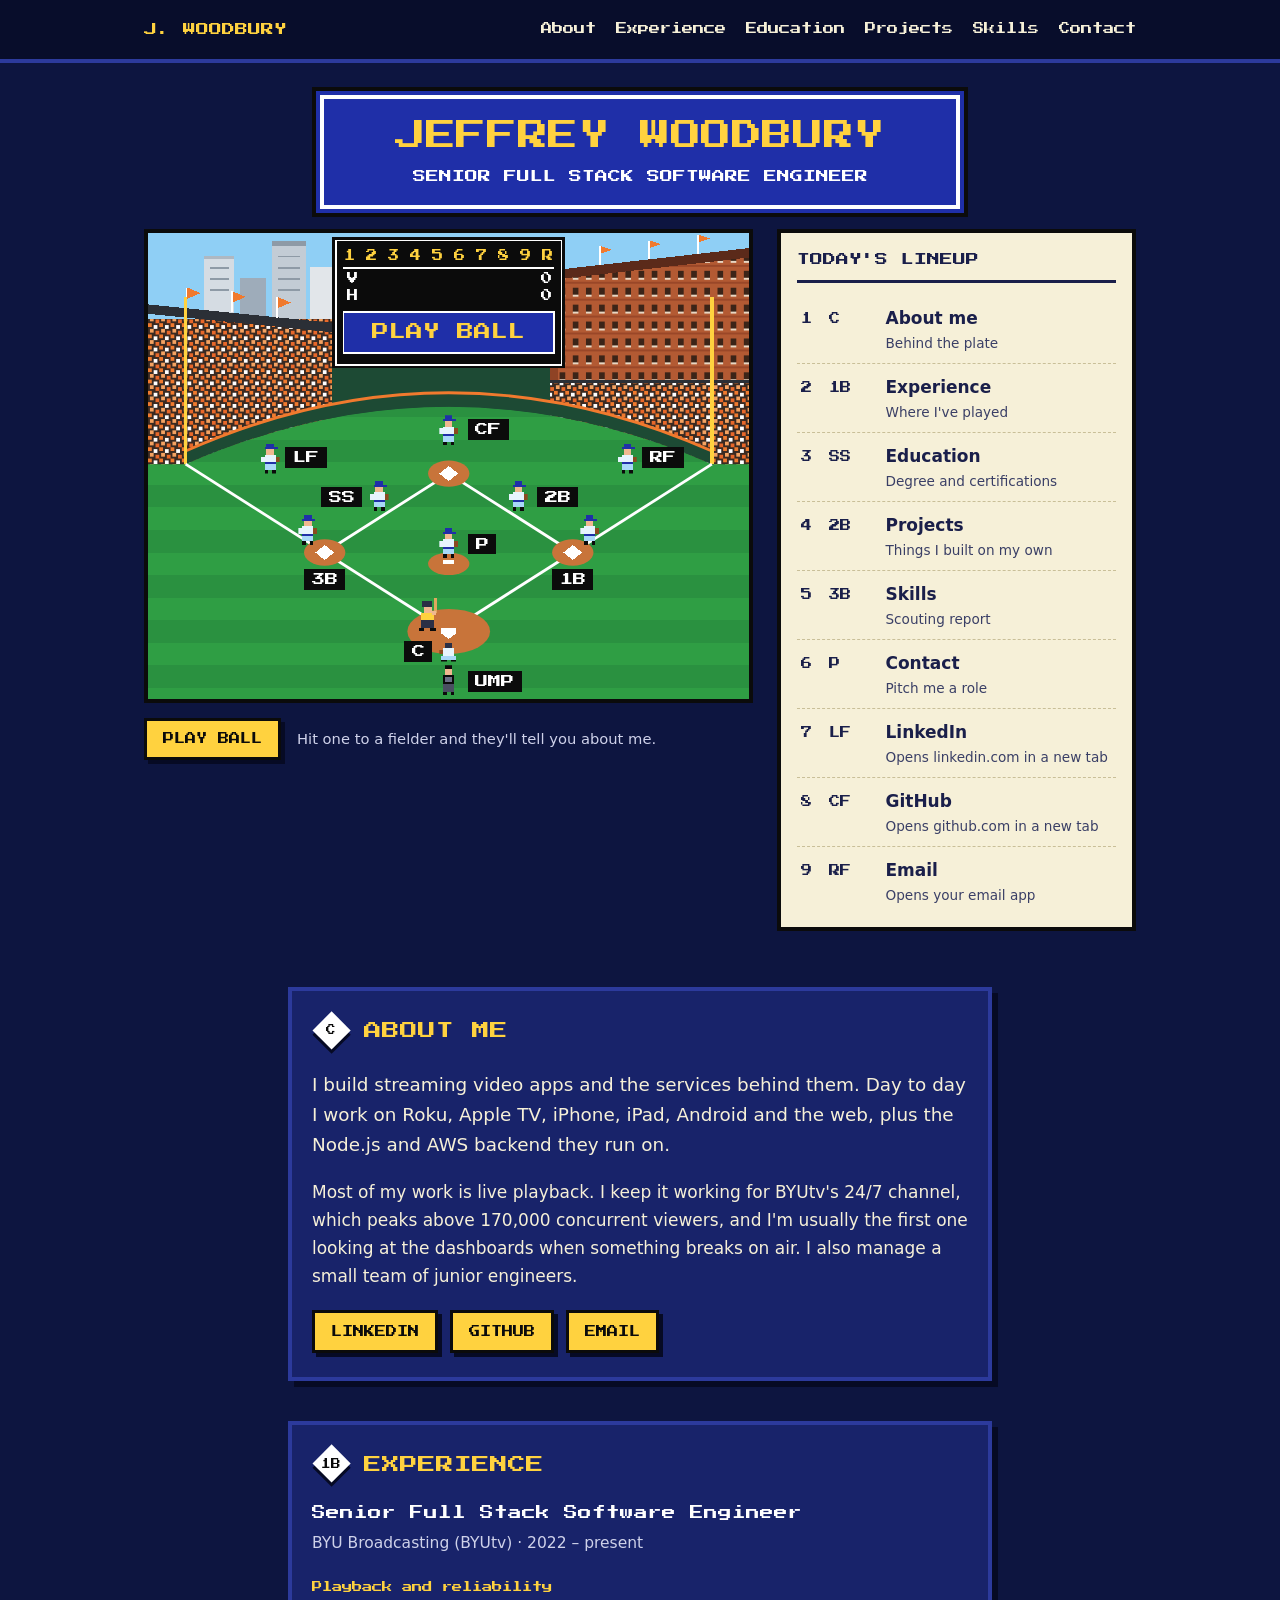
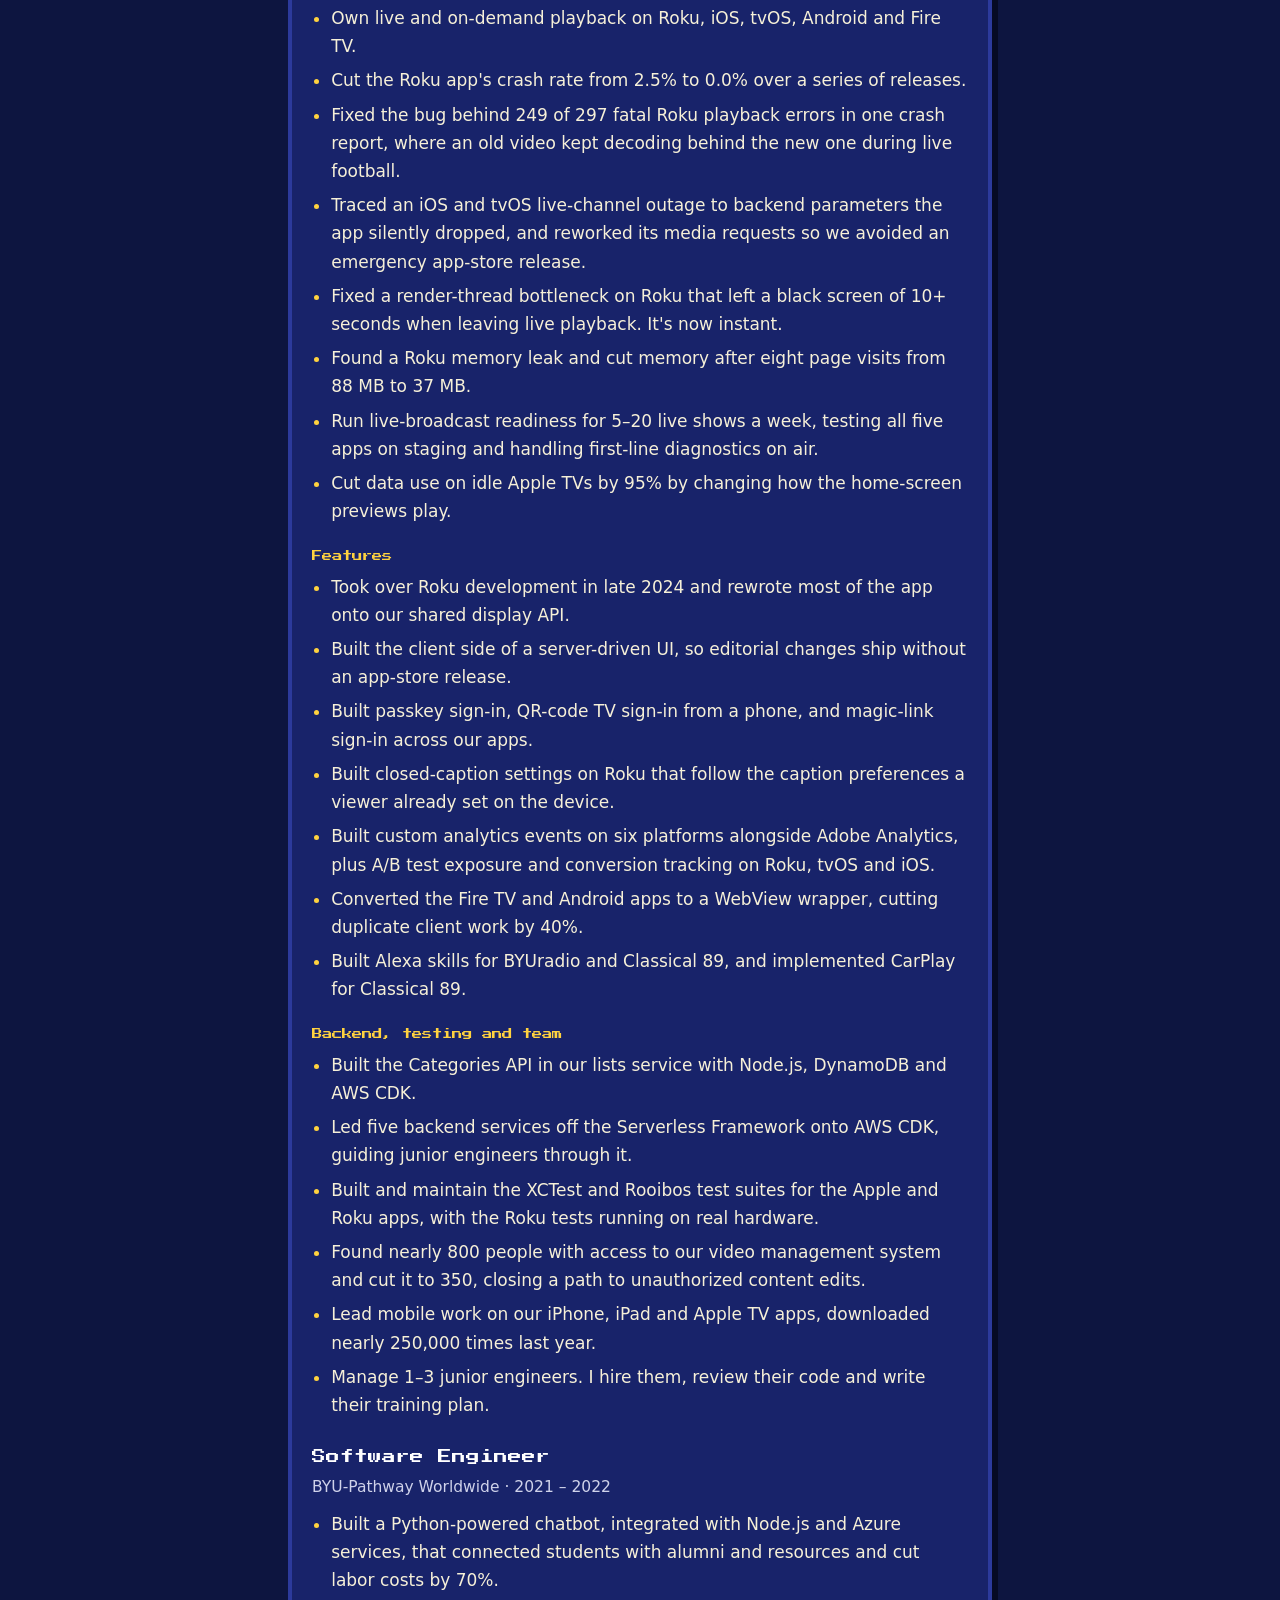
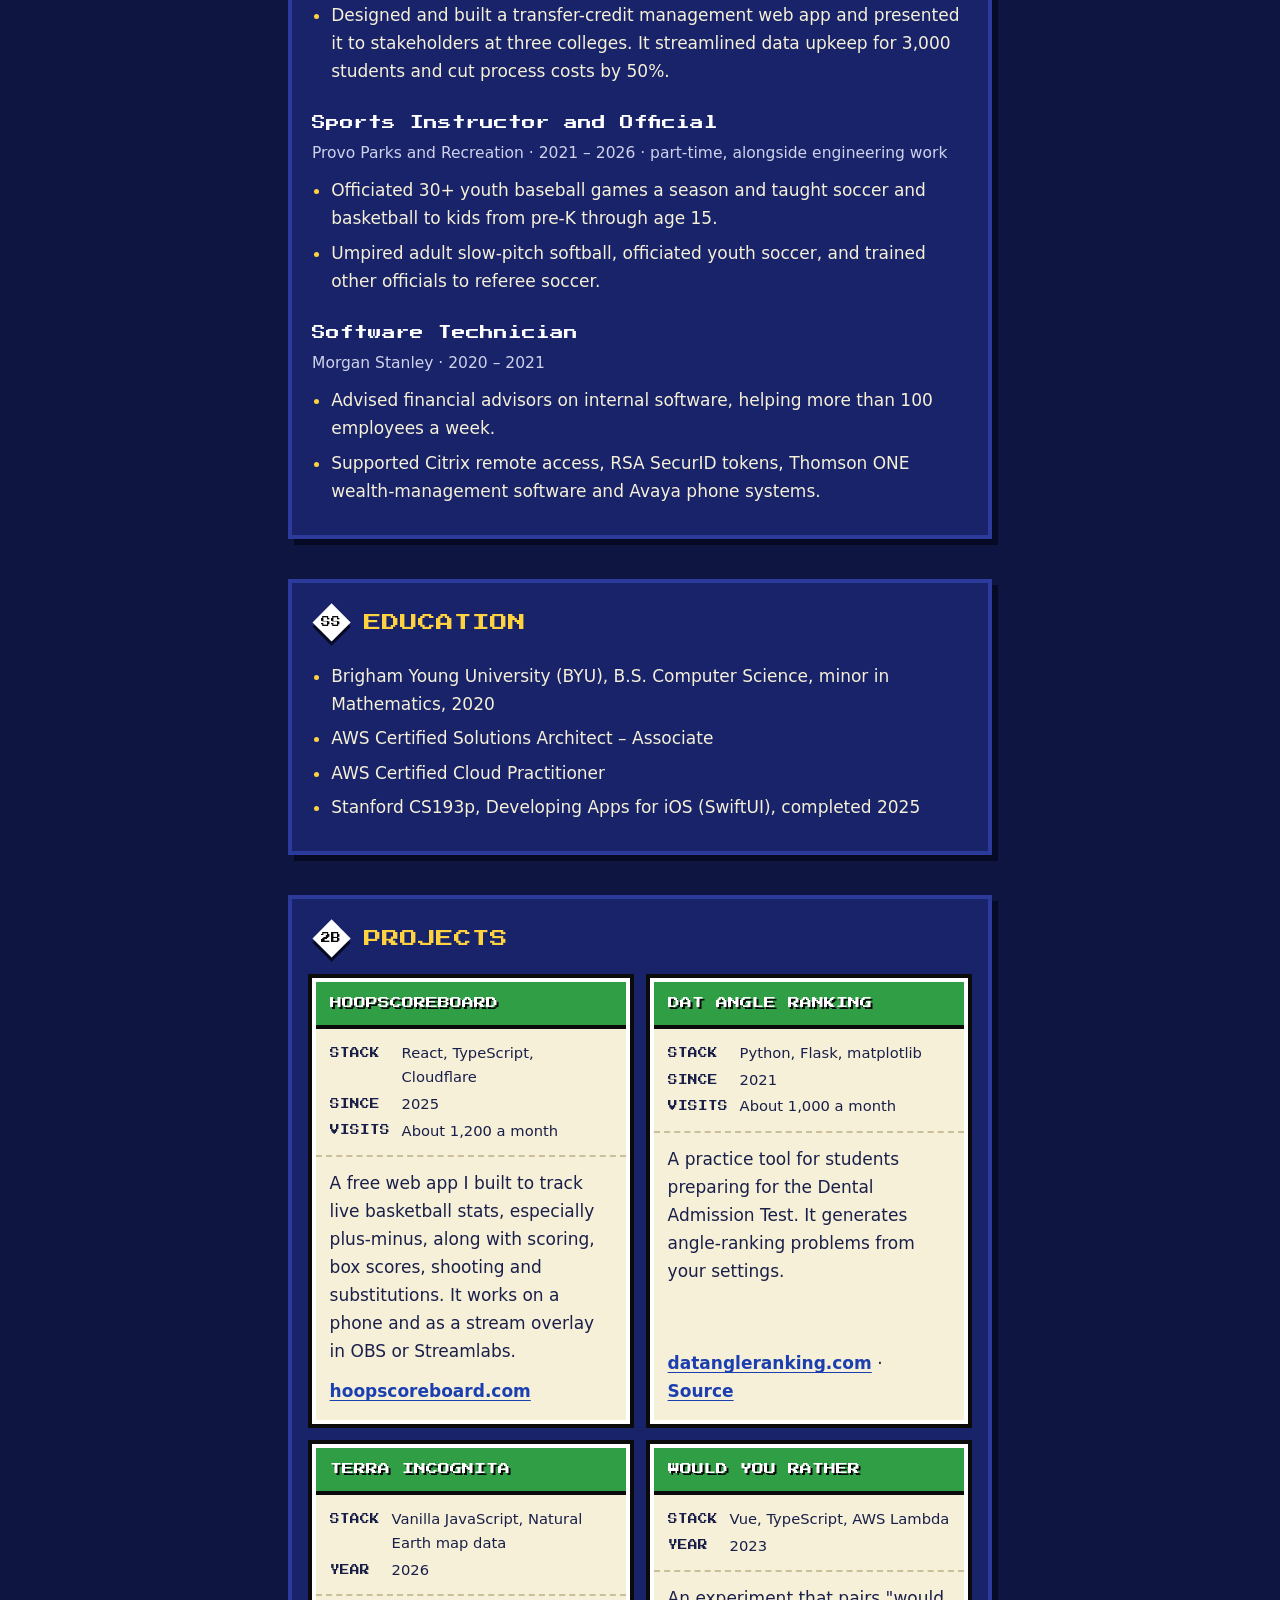
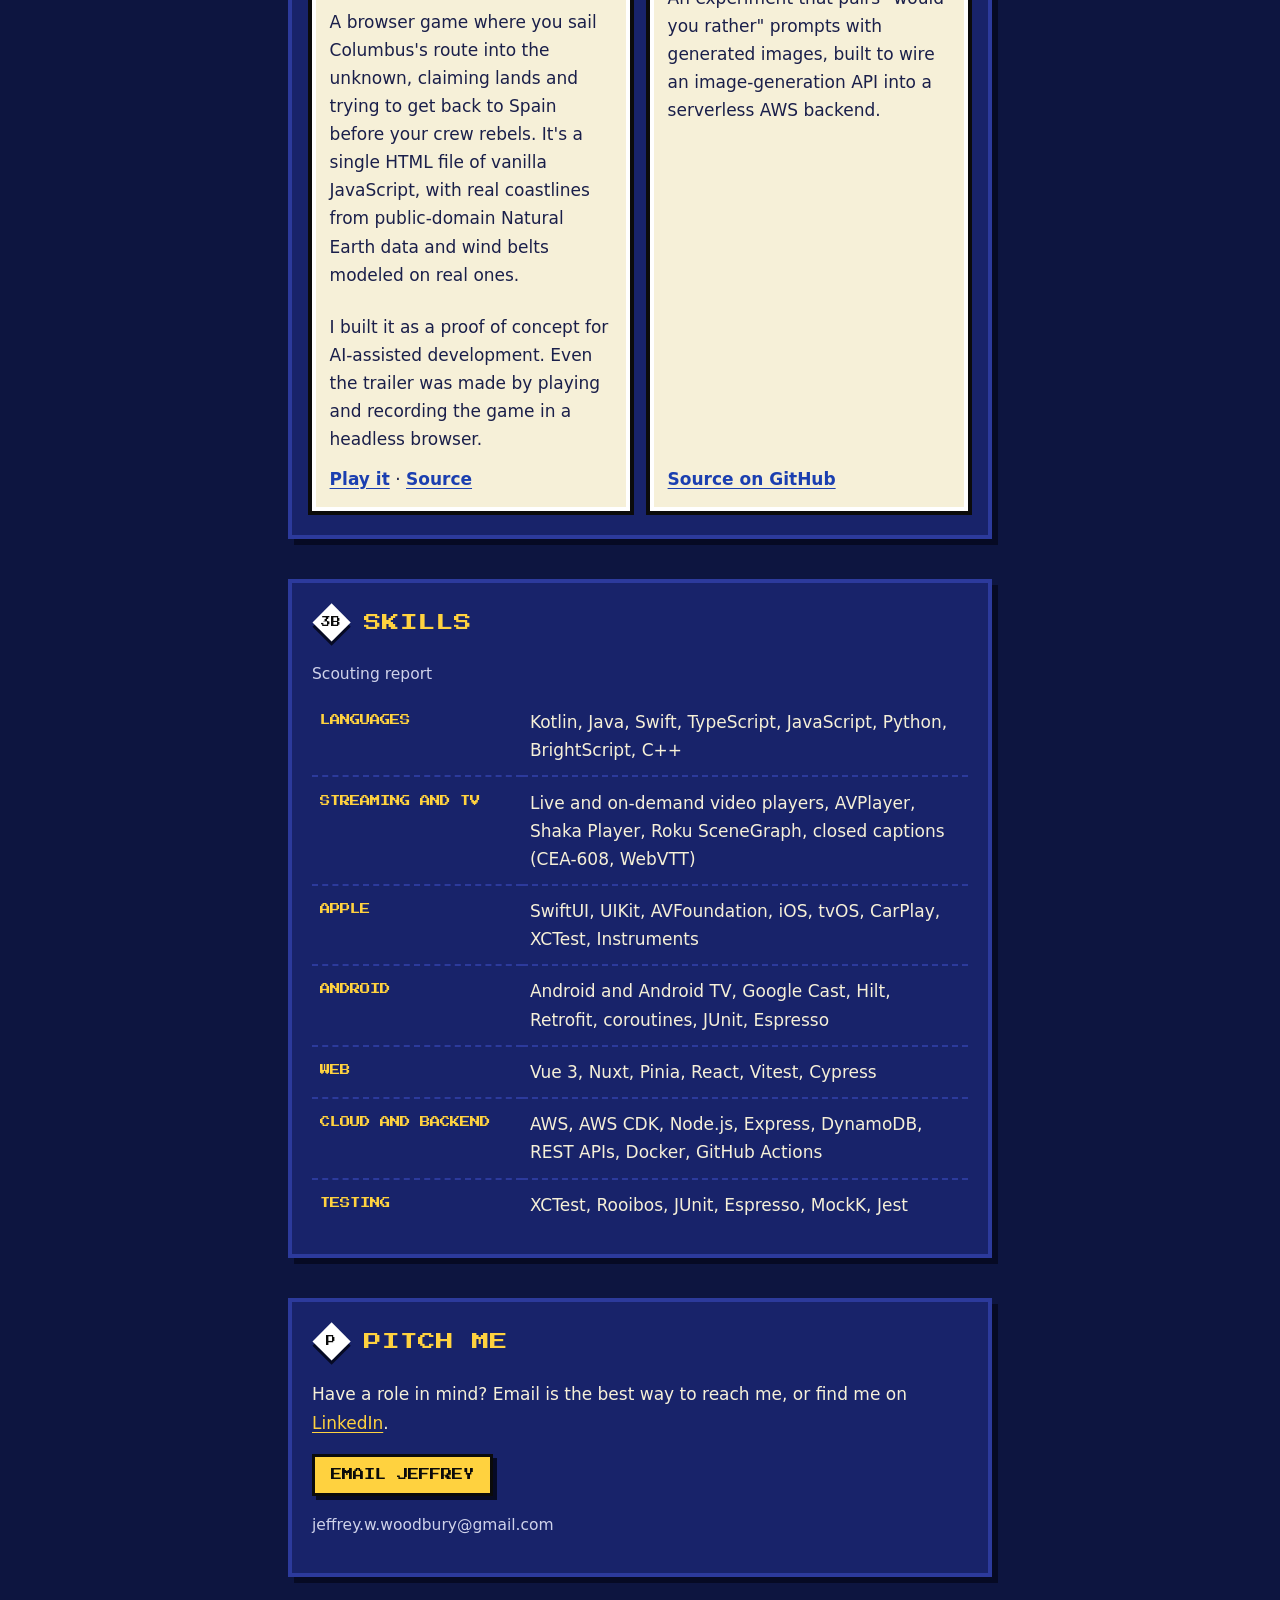
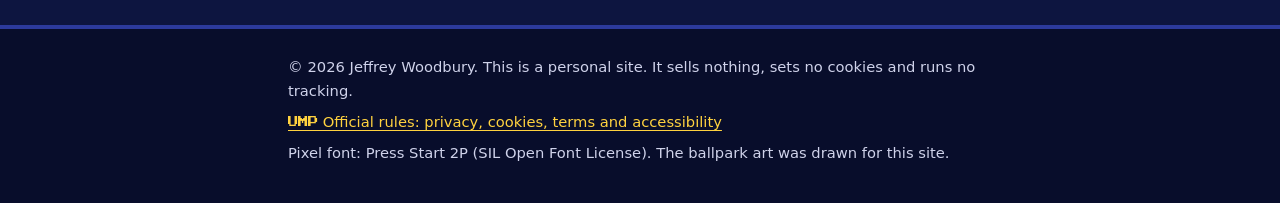
==== commit cbeb00be: "Pitch types, rotating GitHub showcase in center, Terra Incognita project, external links in new tabs" ====
--- a/index.html
+++ b/index.html
@@ -8,7 +8,7 @@
   <meta name="theme-color" content="#0d1540">
   <link rel="icon" href="favicon.svg" type="image/svg+xml">
   <link rel="preload" href="fonts/PressStart2P-Regular.ttf" as="font" type="font/ttf" crossorigin>
-  <link rel="stylesheet" href="style.css?v=4">
+  <link rel="stylesheet" href="style.css?v=5">
 </head>
 <body>
   <a class="skip-link" href="#main">Skip to main content</a>
@@ -219,14 +219,14 @@
             <use id="batter" href="#batter" x="143" y="194" width="12" height="18"/>
 
             <!-- Clickable spots -->
-            <a class="spot spot-cf" href="https://github.com/jwwoody" tabindex="-1">
-              <rect x="150" y="98" width="46" height="22" fill="#000" fill-opacity="0"/>
-              <rect class="ring" x="152.5" y="99.5" width="15" height="19" fill="none" stroke="#ffd23f" stroke-width="2"/>
-              <use href="#fielder" x="155" y="101" width="10" height="16"/>
-              <rect class="tag-bg" x="170" y="103" width="22" height="11"/>
-              <text class="tag-text" x="181" y="112" font-size="7" text-anchor="middle">CF</text>
-            </a>
-            <a class="spot spot-lf" href="https://www.linkedin.com/in/jeffrey-woodbury/" tabindex="-1">
+            <a class="spot spot-cf" href="https://github.com/jwwoody" tabindex="-1" target="_blank" rel="noopener">
+              <rect x="150" y="94" width="46" height="22" fill="#000" fill-opacity="0"/>
+              <rect class="ring" x="152.5" y="95.5" width="15" height="19" fill="none" stroke="#ffd23f" stroke-width="2"/>
+              <use href="#fielder" x="155" y="97" width="10" height="16"/>
+              <rect class="tag-bg" x="170" y="99" width="22" height="11"/>
+              <text class="tag-text" x="181" y="108" font-size="7" text-anchor="middle">CF</text>
+            </a>
+            <a class="spot spot-lf" href="https://www.linkedin.com/in/jeffrey-woodbury/" tabindex="-1" target="_blank" rel="noopener">
               <rect x="55" y="109" width="46" height="22" fill="#000" fill-opacity="0"/>
               <rect class="ring" x="57.5" y="110.5" width="15" height="19" fill="none" stroke="#ffd23f" stroke-width="2"/>
               <use href="#fielder" x="60" y="112" width="10" height="16"/>
@@ -302,7 +302,7 @@
             <!-- Hover callouts say where each spot goes. Drawn last so they sit on top of every player. -->
             <g class="callouts" font-size="7" text-anchor="middle" fill="#0b0b0b">
               <g class="callout callout-lf"><rect x="26" y="98" width="78" height="11" fill="#ffd23f" stroke="#0b0b0b"/><text x="65" y="107">&gt; LINKEDIN</text></g>
-              <g class="callout callout-cf"><rect x="128" y="87" width="64" height="11" fill="#ffd23f" stroke="#0b0b0b"/><text x="160" y="96">&gt; GITHUB</text></g>
+              <g class="callout callout-cf"><rect x="128" y="83" width="64" height="11" fill="#ffd23f" stroke="#0b0b0b"/><text x="160" y="92">&gt; GITHUB</text></g>
               <g class="callout callout-rf"><rect x="216" y="98" width="78" height="11" fill="#ffd23f" stroke="#0b0b0b"/><text x="255" y="107">&gt; EMAIL ME</text></g>
               <g class="callout callout-2b"><rect x="158" y="117" width="78" height="11" fill="#ffd23f" stroke="#0b0b0b"/><text x="197" y="126">&gt; PROJECTS</text></g>
               <g class="callout callout-ss"><rect x="81" y="119" width="85" height="11" fill="#ffd23f" stroke="#0b0b0b"/><text x="123.5" y="128">&gt; EDUCATION</text></g>
@@ -338,8 +338,8 @@
             <li><a href="#projects" data-pos="2b"><span class="pos">2B</span><span class="what">Projects<small>Things I built on my own</small></span></a></li>
             <li><a href="#skills" data-pos="3b"><span class="pos">3B</span><span class="what">Skills<small>Scouting report</small></span></a></li>
             <li><a href="#contact" data-pos="p"><span class="pos">P</span><span class="what">Contact<small>Pitch me a role</small></span></a></li>
-            <li><a href="https://www.linkedin.com/in/jeffrey-woodbury/" data-pos="lf"><span class="pos">LF</span><span class="what">LinkedIn<small>Opens linkedin.com</small></span></a></li>
-            <li><a href="https://github.com/jwwoody" data-pos="cf"><span class="pos">CF</span><span class="what">GitHub<small>Opens github.com</small></span></a></li>
+            <li><a href="https://www.linkedin.com/in/jeffrey-woodbury/" data-pos="lf" target="_blank" rel="noopener"><span class="pos">LF</span><span class="what">LinkedIn<small>Opens linkedin.com in a new tab</small></span></a></li>
+            <li><a href="https://github.com/jwwoody" data-pos="cf" target="_blank" rel="noopener"><span class="pos">CF</span><span class="what">GitHub<small>Opens github.com in a new tab</small></span></a></li>
             <li><a href="&#109;&#x61;&#105;&#x6c;&#116;&#x6f;&#58;&#x6a;&#101;&#x66;&#102;&#x72;&#101;&#x79;&#46;&#x77;&#46;&#x77;&#111;&#x6f;&#100;&#x62;&#117;&#x72;&#121;&#x40;&#103;&#x6d;&#97;&#x69;&#108;&#x2e;&#99;&#x6f;&#109;" data-pos="rf"><span class="pos">RF</span><span class="what">Email<small>Opens your email app</small></span></a></li>
           </ol>
         </nav>
@@ -352,8 +352,8 @@
         <p class="lede">I build streaming video apps and the services behind them. Day to day I work on Roku, Apple TV, iPhone, iPad, Android and the web, plus the Node.js and AWS backend they run on.</p>
         <p>Most of my work is live playback. I keep it working for BYUtv's 24/7 channel, which peaks above 170,000 concurrent viewers, and I'm usually the first one looking at the dashboards when something breaks on air. I also manage a small team of junior engineers.</p>
         <ul class="links" aria-label="Profiles">
-          <li><a class="button" href="https://www.linkedin.com/in/jeffrey-woodbury/">LINKEDIN</a></li>
-          <li><a class="button" href="https://github.com/jwwoody">GITHUB</a></li>
+          <li><a class="button" href="https://www.linkedin.com/in/jeffrey-woodbury/" target="_blank" rel="noopener">LINKEDIN<span class="visually-hidden"> (opens in a new tab)</span></a></li>
+          <li><a class="button" href="https://github.com/jwwoody" target="_blank" rel="noopener">GITHUB<span class="visually-hidden"> (opens in a new tab)</span></a></li>
           <li><a class="button" href="&#109;&#x61;&#105;&#x6c;&#116;&#x6f;&#58;&#x6a;&#101;&#x66;&#102;&#x72;&#101;&#x79;&#46;&#x77;&#46;&#x77;&#111;&#x6f;&#100;&#x62;&#117;&#x72;&#121;&#x40;&#103;&#x6d;&#97;&#x69;&#108;&#x2e;&#99;&#x6f;&#109;">EMAIL</a></li>
         </ul>
       </section>
@@ -447,7 +447,7 @@
               <dt>VISITS</dt><dd>About 1,200 a month</dd>
             </dl>
             <p>A free web app I built to track live basketball stats, especially plus-minus, along with scoring, box scores, shooting and substitutions. It works on a phone and as a stream overlay in OBS or Streamlabs.</p>
-            <p class="card-link"><a href="https://hoopscoreboard.com/">hoopscoreboard.com</a></p>
+            <p class="card-link"><a href="https://hoopscoreboard.com/" target="_blank" rel="noopener">hoopscoreboard.com<span class="visually-hidden"> (opens in a new tab)</span></a></p>
           </article>
 
           <article class="card" aria-labelledby="p-dat">
@@ -465,7 +465,25 @@
               <dt>VISITS</dt><dd>About 1,000 a month</dd>
             </dl>
             <p>A practice tool for students preparing for the Dental Admission Test. It generates angle-ranking problems from your settings.</p>
-            <p class="card-link"><a href="https://www.datangleranking.com/">datangleranking.com</a> · <a href="https://github.com/jwwoody/DAT-Angle-Ranking">Source</a></p>
+            <p class="card-link"><a href="https://www.datangleranking.com/" target="_blank" rel="noopener">datangleranking.com<span class="visually-hidden"> (opens in a new tab)</span></a> · <a href="https://github.com/jwwoody/DAT-Angle-Ranking" target="_blank" rel="noopener">Source<span class="visually-hidden"> (opens in a new tab)</span></a></p>
+          </article>
+
+          <article class="card" aria-labelledby="p-terra">
+            <h3 id="p-terra">TERRA INCOGNITA</h3>
+            <figure class="preview preview-right preview-wide">
+              <figcaption class="preview-bar">TRAILER</figcaption>
+              <picture>
+                <source media="(hover: none), (prefers-reduced-motion: reduce)" srcset="img/terra-incognita.jpg" width="960" height="540">
+                <img src="img/terra-incognita-demo.gif" width="480" height="270" loading="lazy" alt="Terra Incognita trailer: a ship sails west from Spain across a parchment chart, the crew threatens mutiny, land is sighted and named, and the voyage ends with a report to the Crown.">
+              </picture>
+            </figure>
+            <dl class="stats">
+              <dt>STACK</dt><dd>Vanilla JavaScript, Natural Earth map data</dd>
+              <dt>YEAR</dt><dd>2026</dd>
+            </dl>
+            <p>A browser game where you sail Columbus's route into the unknown, claiming lands and trying to get back to Spain before your crew rebels. It's a single HTML file of vanilla JavaScript, with real coastlines from public-domain Natural Earth data and wind belts modeled on real ones.</p>
+            <p>I built it as a proof of concept for AI-assisted development. Even the trailer was made by playing and recording the game in a headless browser.</p>
+            <p class="card-link"><a href="https://jwwoody.github.io/columbus-discovery-game/" target="_blank" rel="noopener">Play it<span class="visually-hidden"> (opens in a new tab)</span></a> · <a href="https://github.com/jwwoody/columbus-discovery-game" target="_blank" rel="noopener">Source<span class="visually-hidden"> (opens in a new tab)</span></a></p>
           </article>
 
           <article class="card" aria-labelledby="p-wyr">
@@ -475,7 +493,7 @@
               <dt>YEAR</dt><dd>2023</dd>
             </dl>
             <p>An experiment that pairs "would you rather" prompts with generated images, built to wire an image-generation API into a serverless AWS backend.</p>
-            <p class="card-link"><a href="https://github.com/jwwoody/would-you-rather">Source on GitHub</a></p>
+            <p class="card-link"><a href="https://github.com/jwwoody/would-you-rather" target="_blank" rel="noopener">Source on GitHub<span class="visually-hidden"> (opens in a new tab)</span></a></p>
           </article>
         </div>
       </section>
@@ -498,7 +516,7 @@
 
       <section id="contact" class="panel" aria-labelledby="contact-heading">
         <h2 id="contact-heading"><span class="base" aria-hidden="true"><b>P</b></span>PITCH ME</h2>
-        <p>Have a role in mind? Email is the best way to reach me, or find me on <a href="https://www.linkedin.com/in/jeffrey-woodbury/">LinkedIn</a>.</p>
+        <p>Have a role in mind? Email is the best way to reach me, or find me on <a href="https://www.linkedin.com/in/jeffrey-woodbury/" target="_blank" rel="noopener">LinkedIn<span class="visually-hidden"> (opens in a new tab)</span></a>.</p>
         <p><a class="button" href="&#109;&#x61;&#105;&#x6c;&#116;&#x6f;&#58;&#x6a;&#101;&#x66;&#102;&#x72;&#101;&#x79;&#46;&#x77;&#46;&#x77;&#111;&#x6f;&#100;&#x62;&#117;&#x72;&#121;&#x40;&#103;&#x6d;&#97;&#x69;&#108;&#x2e;&#99;&#x6f;&#109;">EMAIL JEFFREY</a></p>
         <p class="meta">&#106;&#x65;&#102;&#x66;&#114;&#x65;&#121;&#x2e;&#119;&#x2e;&#119;&#x6f;&#111;&#x64;&#98;&#x75;&#114;&#x79;&#64;&#x67;&#109;&#x61;&#105;&#x6c;&#46;&#x63;&#111;&#x6d;</p>
       </section>
@@ -523,6 +541,6 @@
     </div>
   </dialog>
 
-  <script src="game.js?v=4" defer></script>
+  <script src="game.js?v=5" defer></script>
 </body>
 </html>
--- a/style.css
+++ b/style.css
@@ -259,6 +259,15 @@
   margin: 0 0 0.75rem;
 }
 .game-card p { margin: 0.5rem 0; }
+.game-card-media img {
+  display: block;
+  width: auto;
+  max-width: 100%;
+  height: auto;
+  max-height: 15rem;
+  margin: 0 auto 0.75rem;
+  border: 3px solid #0b0b0b;
+}
 .game-card-actions { display: flex; flex-wrap: wrap; gap: 0.75rem; margin-top: 1.25rem; }
 
 .pitch { animation: pitch 1.6s steps(12) 0.6s 2 both; }
@@ -488,6 +497,7 @@
 @media (hover: hover) and (min-width: 48rem) {
   .preview-right, .preview-left { top: -4px; bottom: auto; transform: none; }
   .preview-right { left: calc(100% + 1rem); }
+  .preview-right.preview-wide { width: min(26rem, calc(50vw - 3rem)); }
   .preview-left { left: auto; right: calc(100% + 1rem); width: min(26rem, calc(50vw - 3rem)); }
 }
 
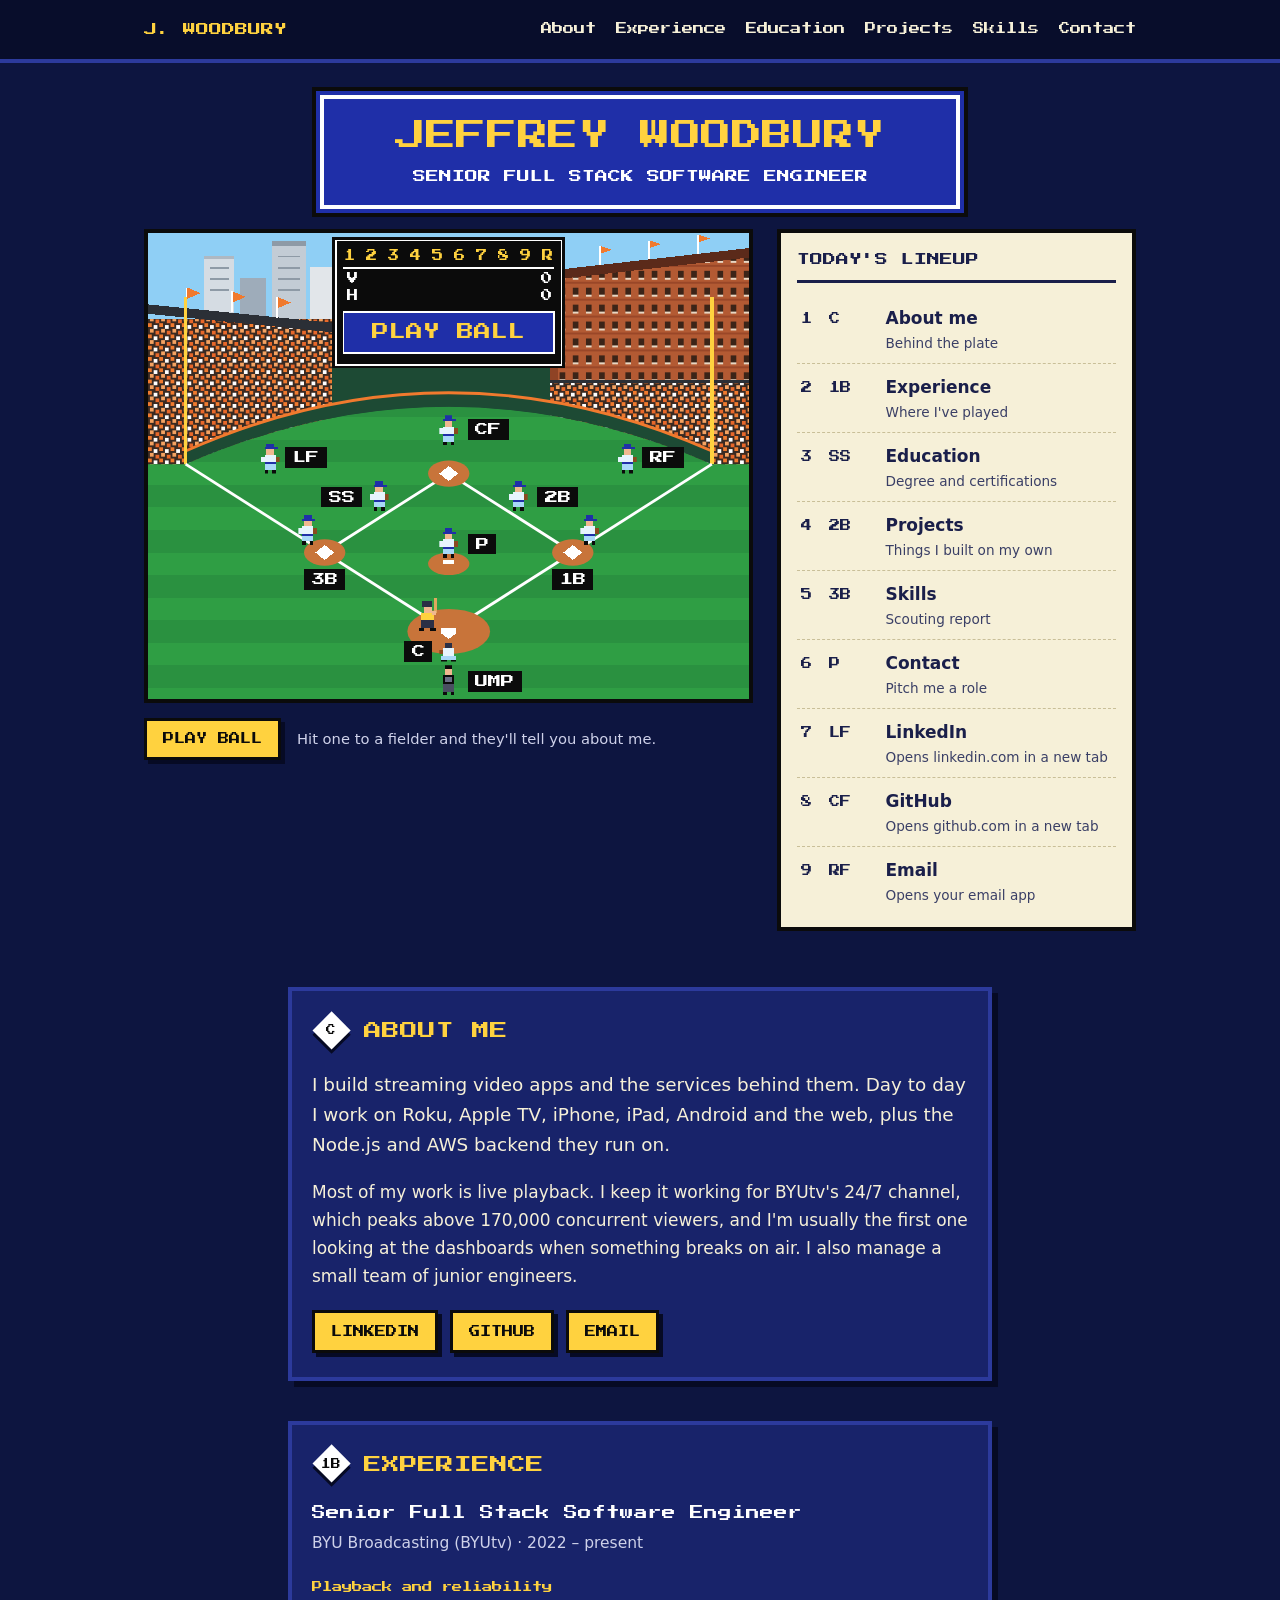
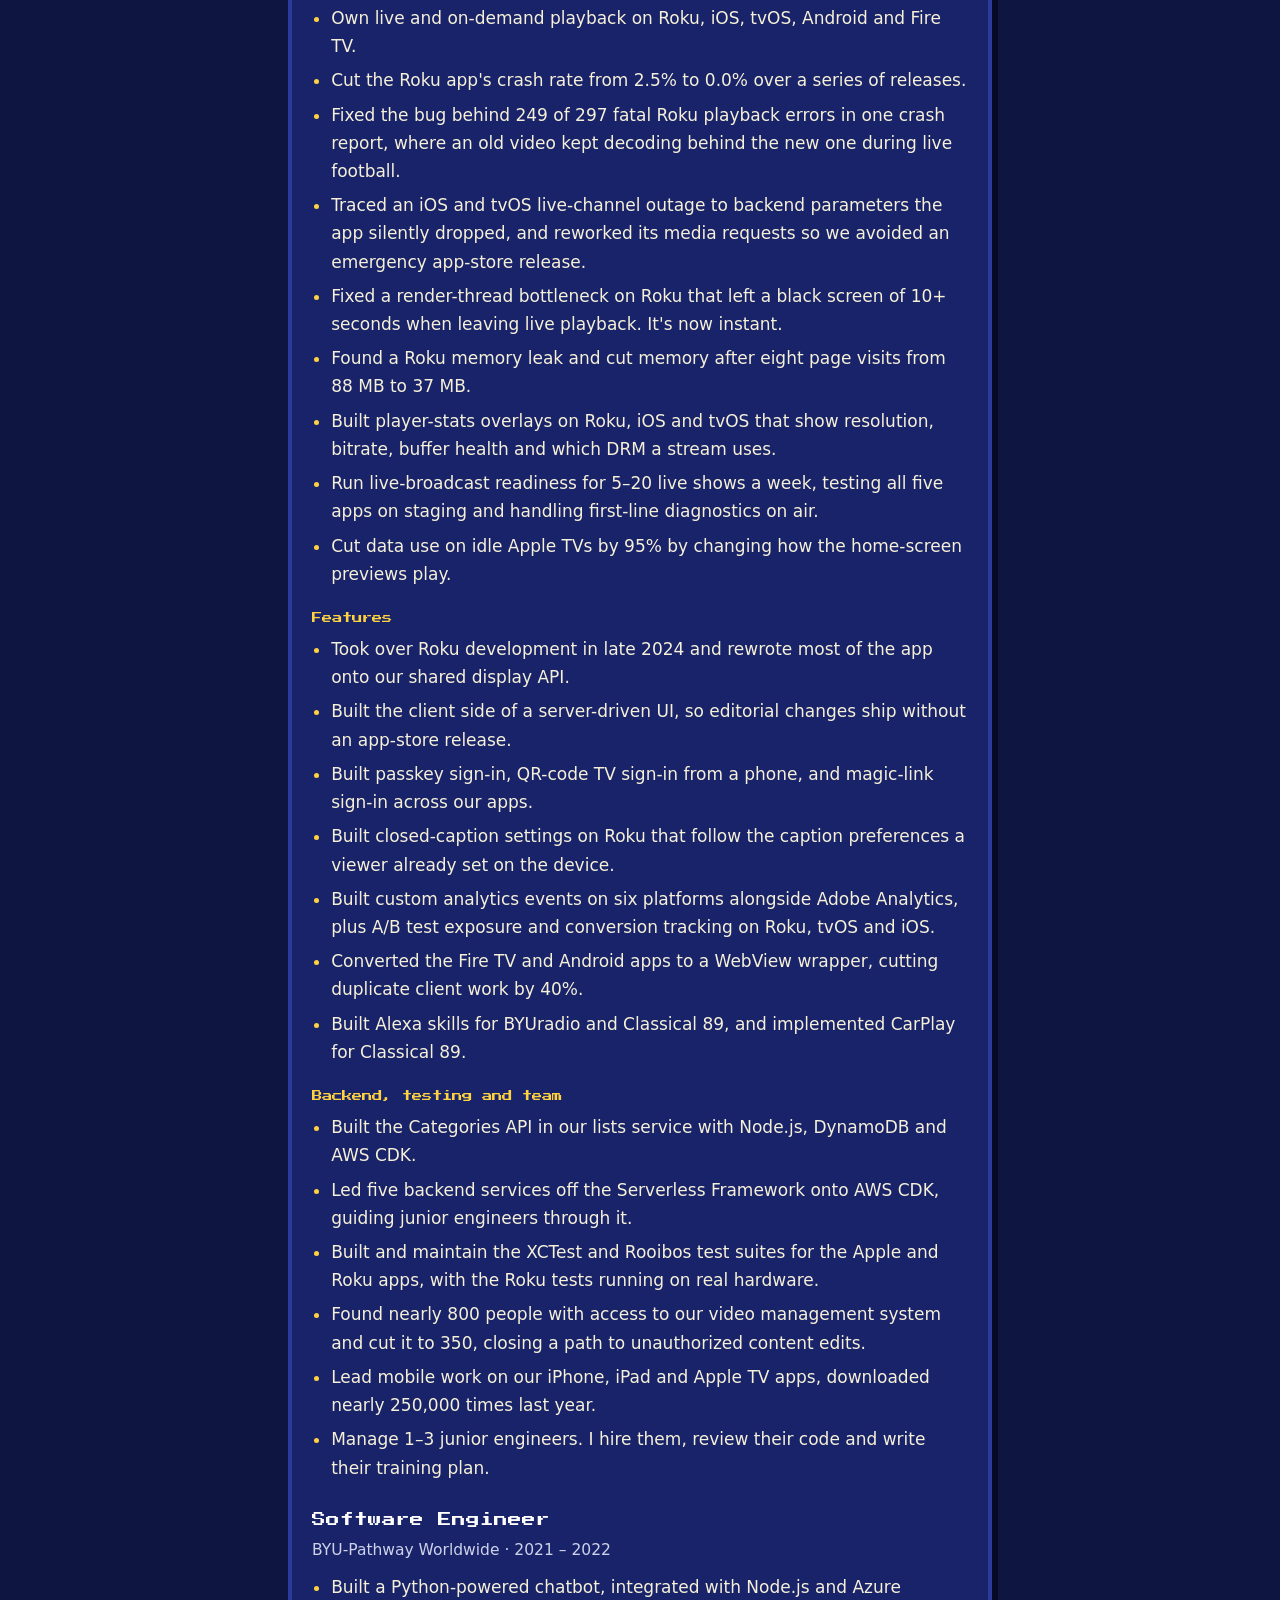
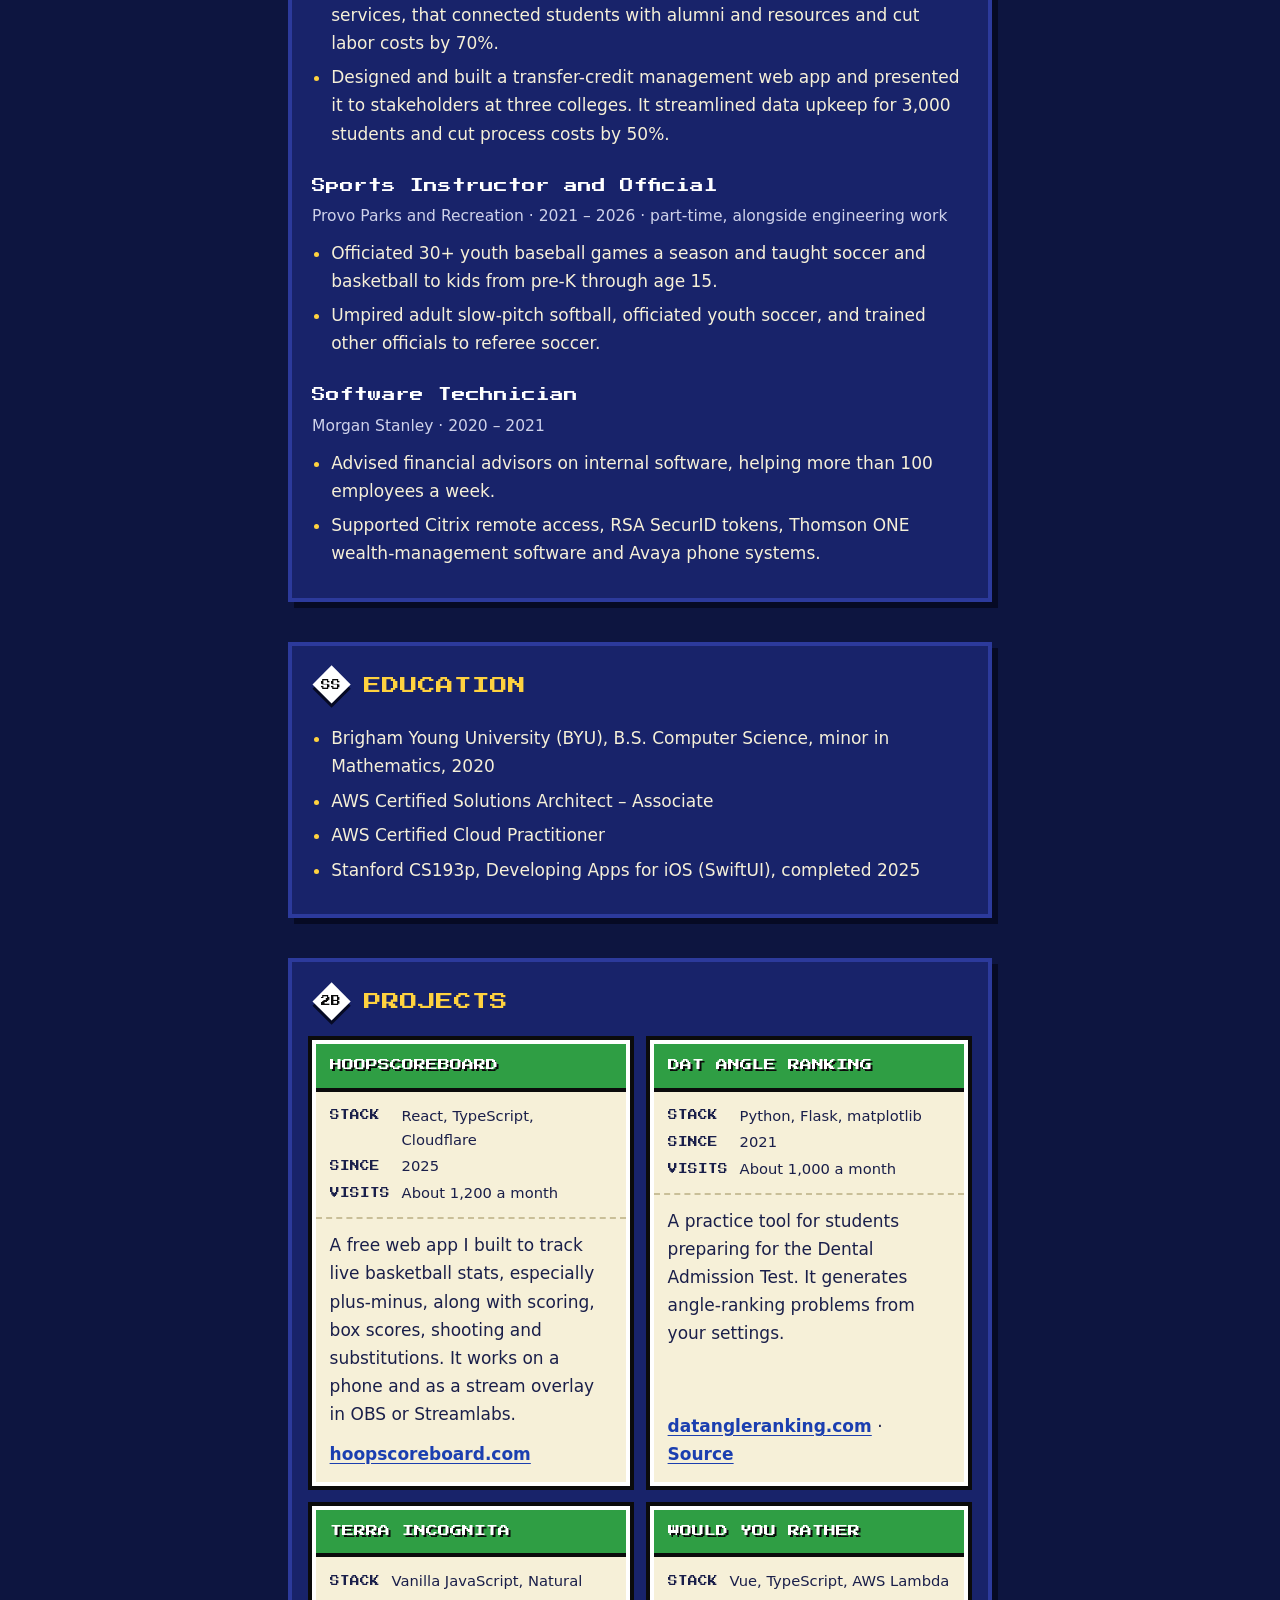
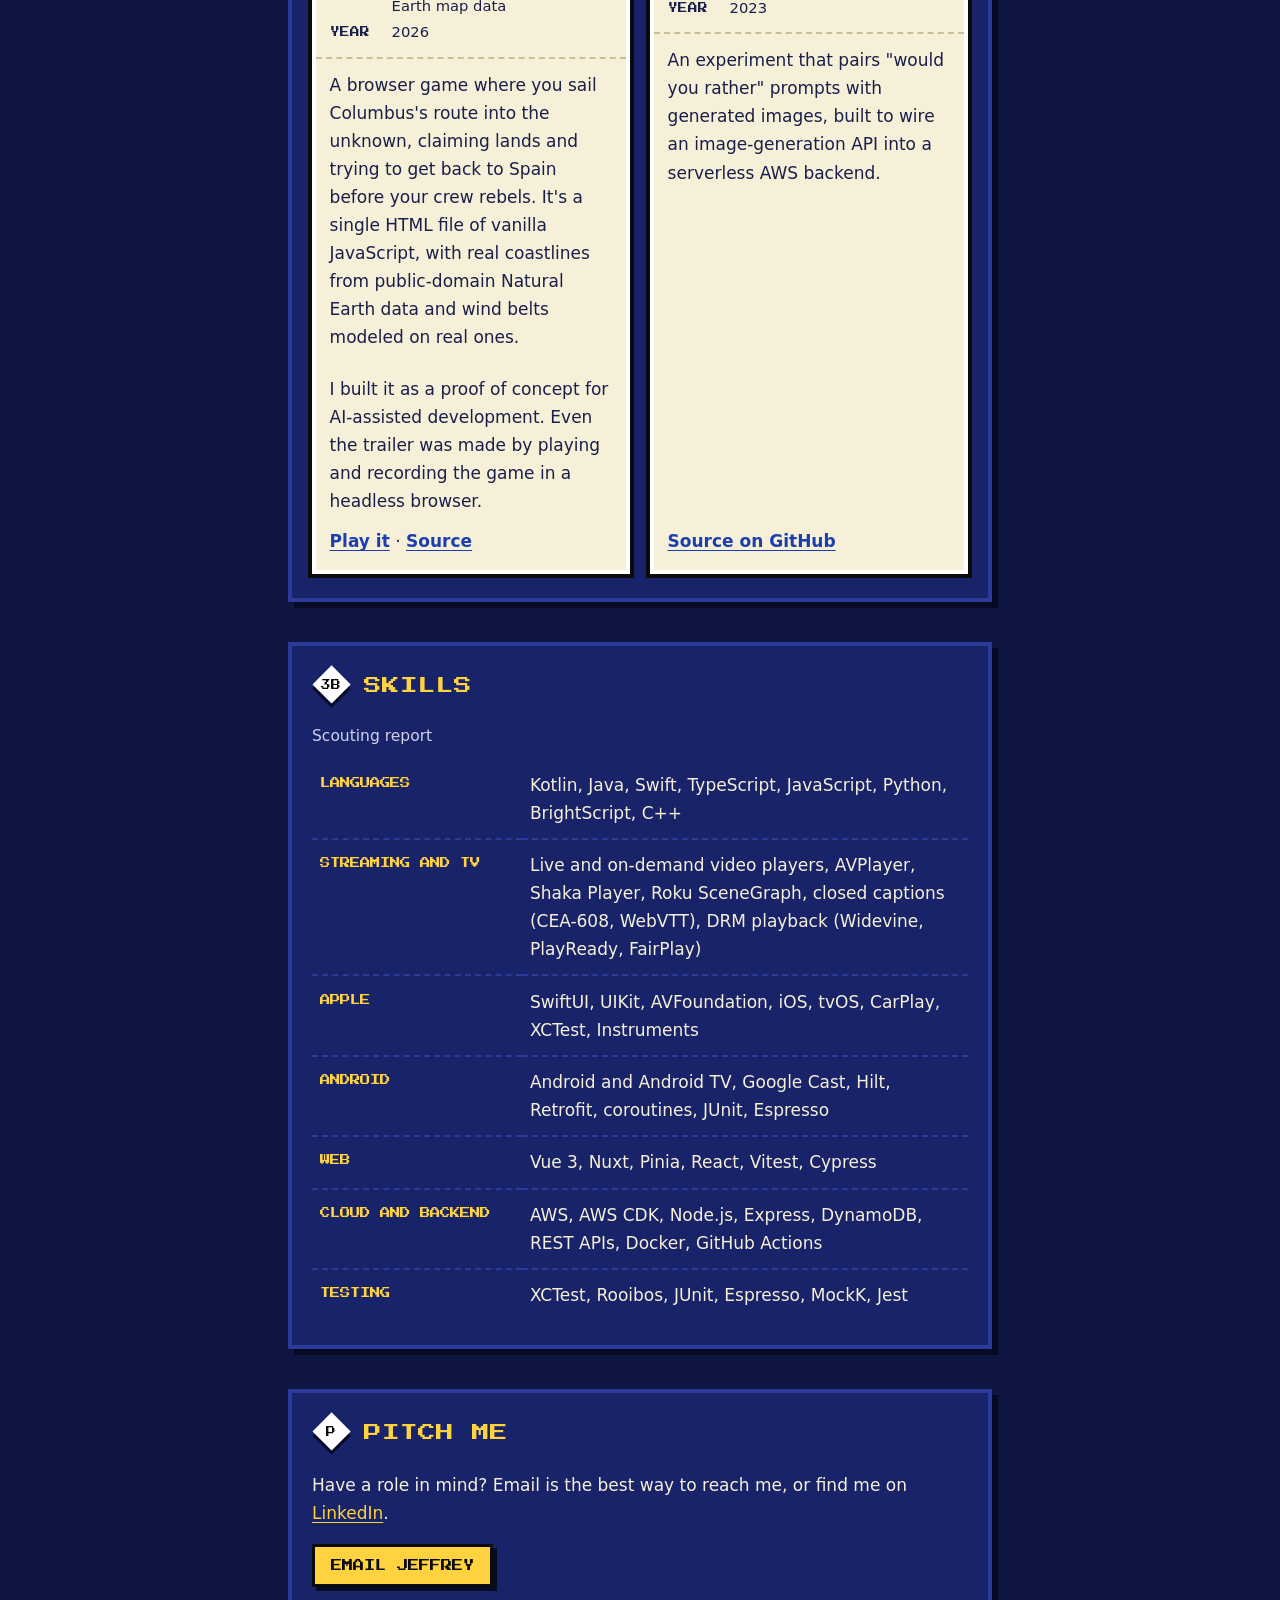
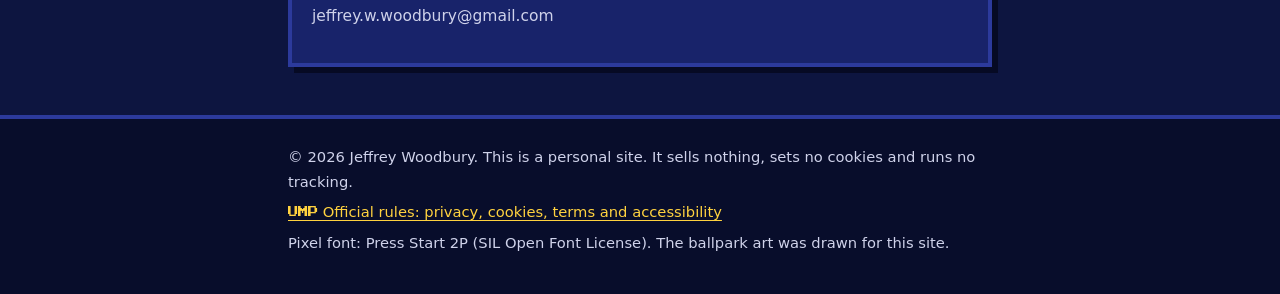
==== commit 145ca0b6: "Add player-stats overlays and DRM playback to experience and skills" ====
--- a/index.html
+++ b/index.html
@@ -8,7 +8,7 @@
   <meta name="theme-color" content="#0d1540">
   <link rel="icon" href="favicon.svg" type="image/svg+xml">
   <link rel="preload" href="fonts/PressStart2P-Regular.ttf" as="font" type="font/ttf" crossorigin>
-  <link rel="stylesheet" href="style.css?v=5">
+  <link rel="stylesheet" href="style.css?v=6">
 </head>
 <body>
   <a class="skip-link" href="#main">Skip to main content</a>
@@ -371,6 +371,7 @@
           <li>Traced an iOS and tvOS live-channel outage to backend parameters the app silently dropped, and reworked its media requests so we avoided an emergency app-store release.</li>
           <li>Fixed a render-thread bottleneck on Roku that left a black screen of 10+ seconds when leaving live playback. It's now instant.</li>
           <li>Found a Roku memory leak and cut memory after eight page visits from 88 MB to 37 MB.</li>
+          <li>Built player-stats overlays on Roku, iOS and tvOS that show resolution, bitrate, buffer health and which DRM a stream uses.</li>
           <li>Run live-broadcast readiness for 5–20 live shows a week, testing all five apps on staging and handling first-line diagnostics on air.</li>
           <li>Cut data use on idle Apple TVs by 95% by changing how the home-screen previews play.</li>
         </ul>
@@ -504,7 +505,7 @@
         <table class="scouting">
           <tbody>
             <tr><th scope="row">LANGUAGES</th><td>Kotlin, Java, Swift, TypeScript, JavaScript, Python, BrightScript, C++</td></tr>
-            <tr><th scope="row">STREAMING AND TV</th><td>Live and on-demand video players, AVPlayer, Shaka Player, Roku SceneGraph, closed captions (CEA-608, WebVTT)</td></tr>
+            <tr><th scope="row">STREAMING AND TV</th><td>Live and on-demand video players, AVPlayer, Shaka Player, Roku SceneGraph, closed captions (CEA-608, WebVTT), DRM playback (Widevine, PlayReady, FairPlay)</td></tr>
             <tr><th scope="row">APPLE</th><td>SwiftUI, UIKit, AVFoundation, iOS, tvOS, CarPlay, XCTest, Instruments</td></tr>
             <tr><th scope="row">ANDROID</th><td>Android and Android TV, Google Cast, Hilt, Retrofit, coroutines, JUnit, Espresso</td></tr>
             <tr><th scope="row">WEB</th><td>Vue 3, Nuxt, Pinia, React, Vitest, Cypress</td></tr>
@@ -541,6 +542,6 @@
     </div>
   </dialog>
 
-  <script src="game.js?v=5" defer></script>
+  <script src="game.js?v=11" defer></script>
 </body>
 </html>
--- a/style.css
+++ b/style.css
@@ -269,6 +269,14 @@
   border: 3px solid #0b0b0b;
 }
 .game-card-actions { display: flex; flex-wrap: wrap; gap: 0.75rem; margin-top: 1.25rem; }
+.game-card .final-score {
+  font-family: var(--pixel);
+  font-size: clamp(1.3rem, 6vw, 1.9rem);
+  line-height: 1.3;
+  color: var(--yellow);
+  text-align: center;
+  margin: 0.25rem 0 1rem;
+}
 
 .pitch { animation: pitch 1.6s steps(12) 0.6s 2 both; }
 @keyframes pitch {
